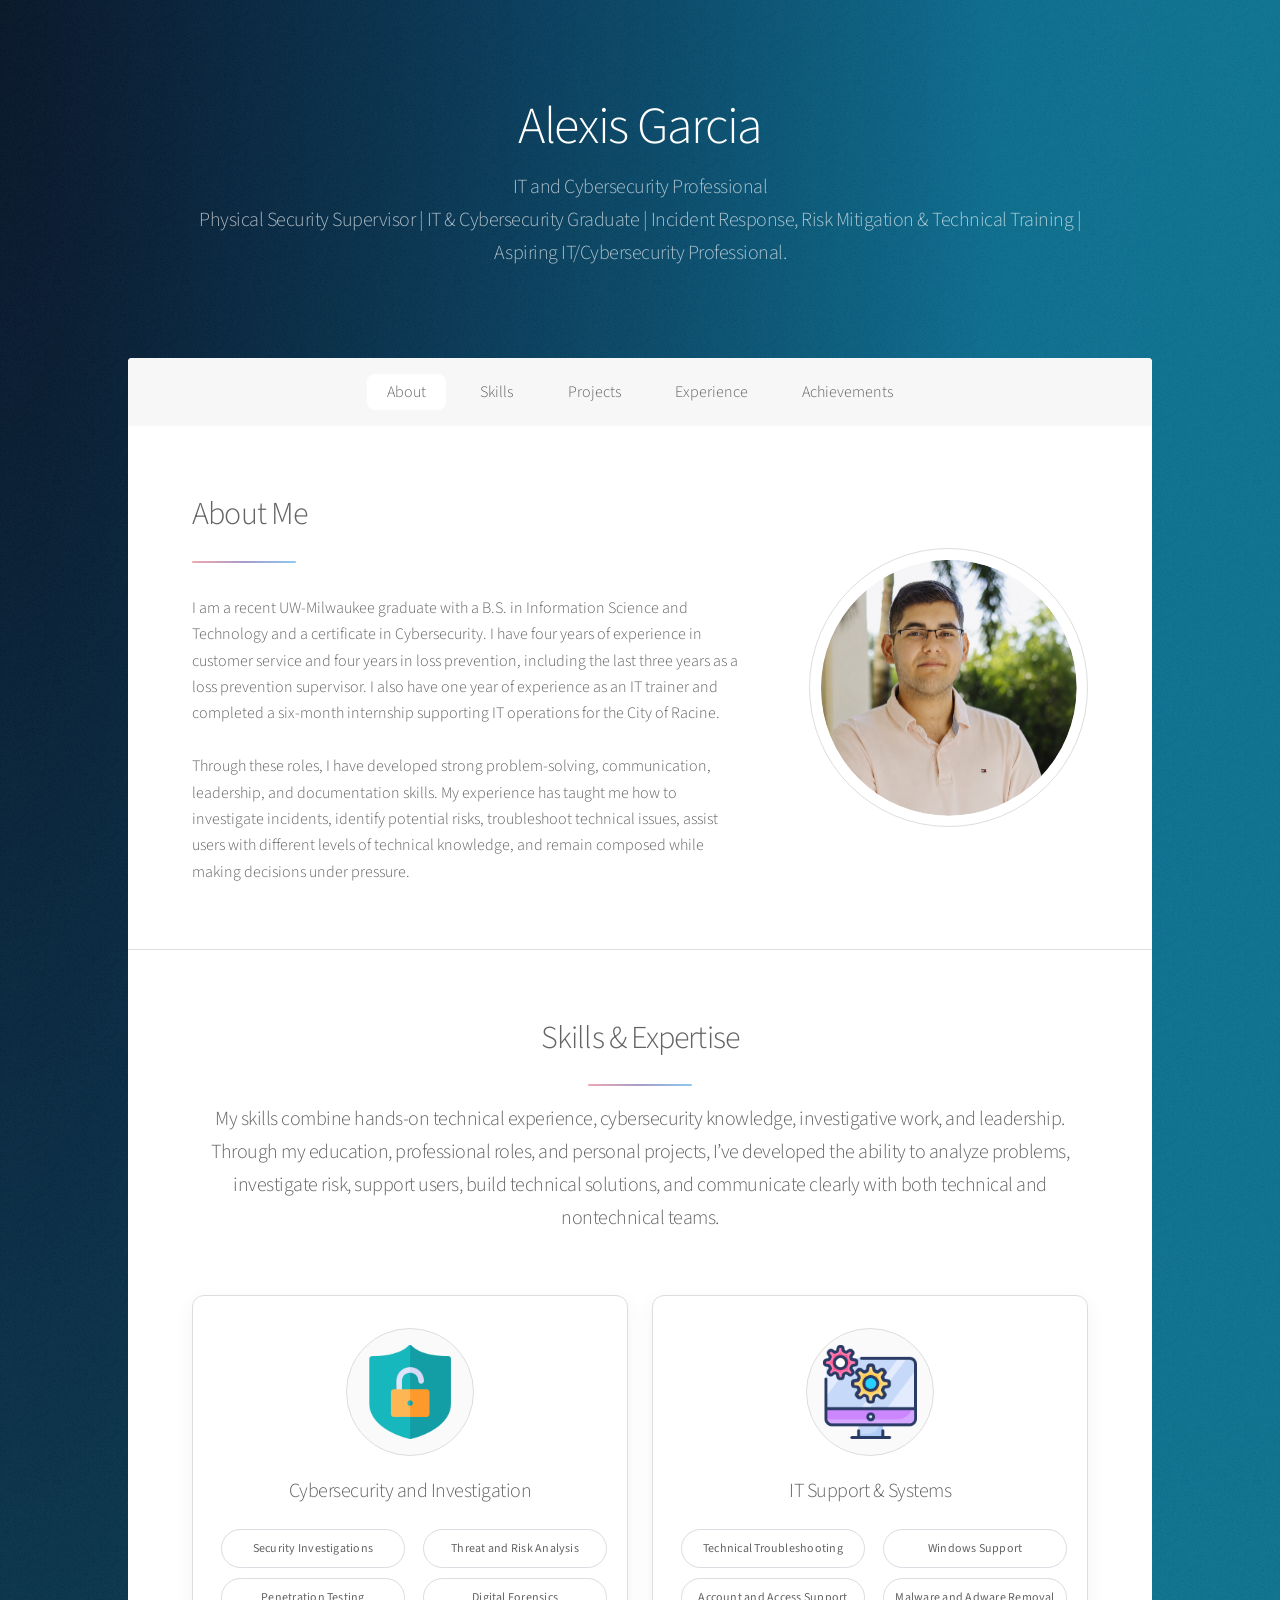
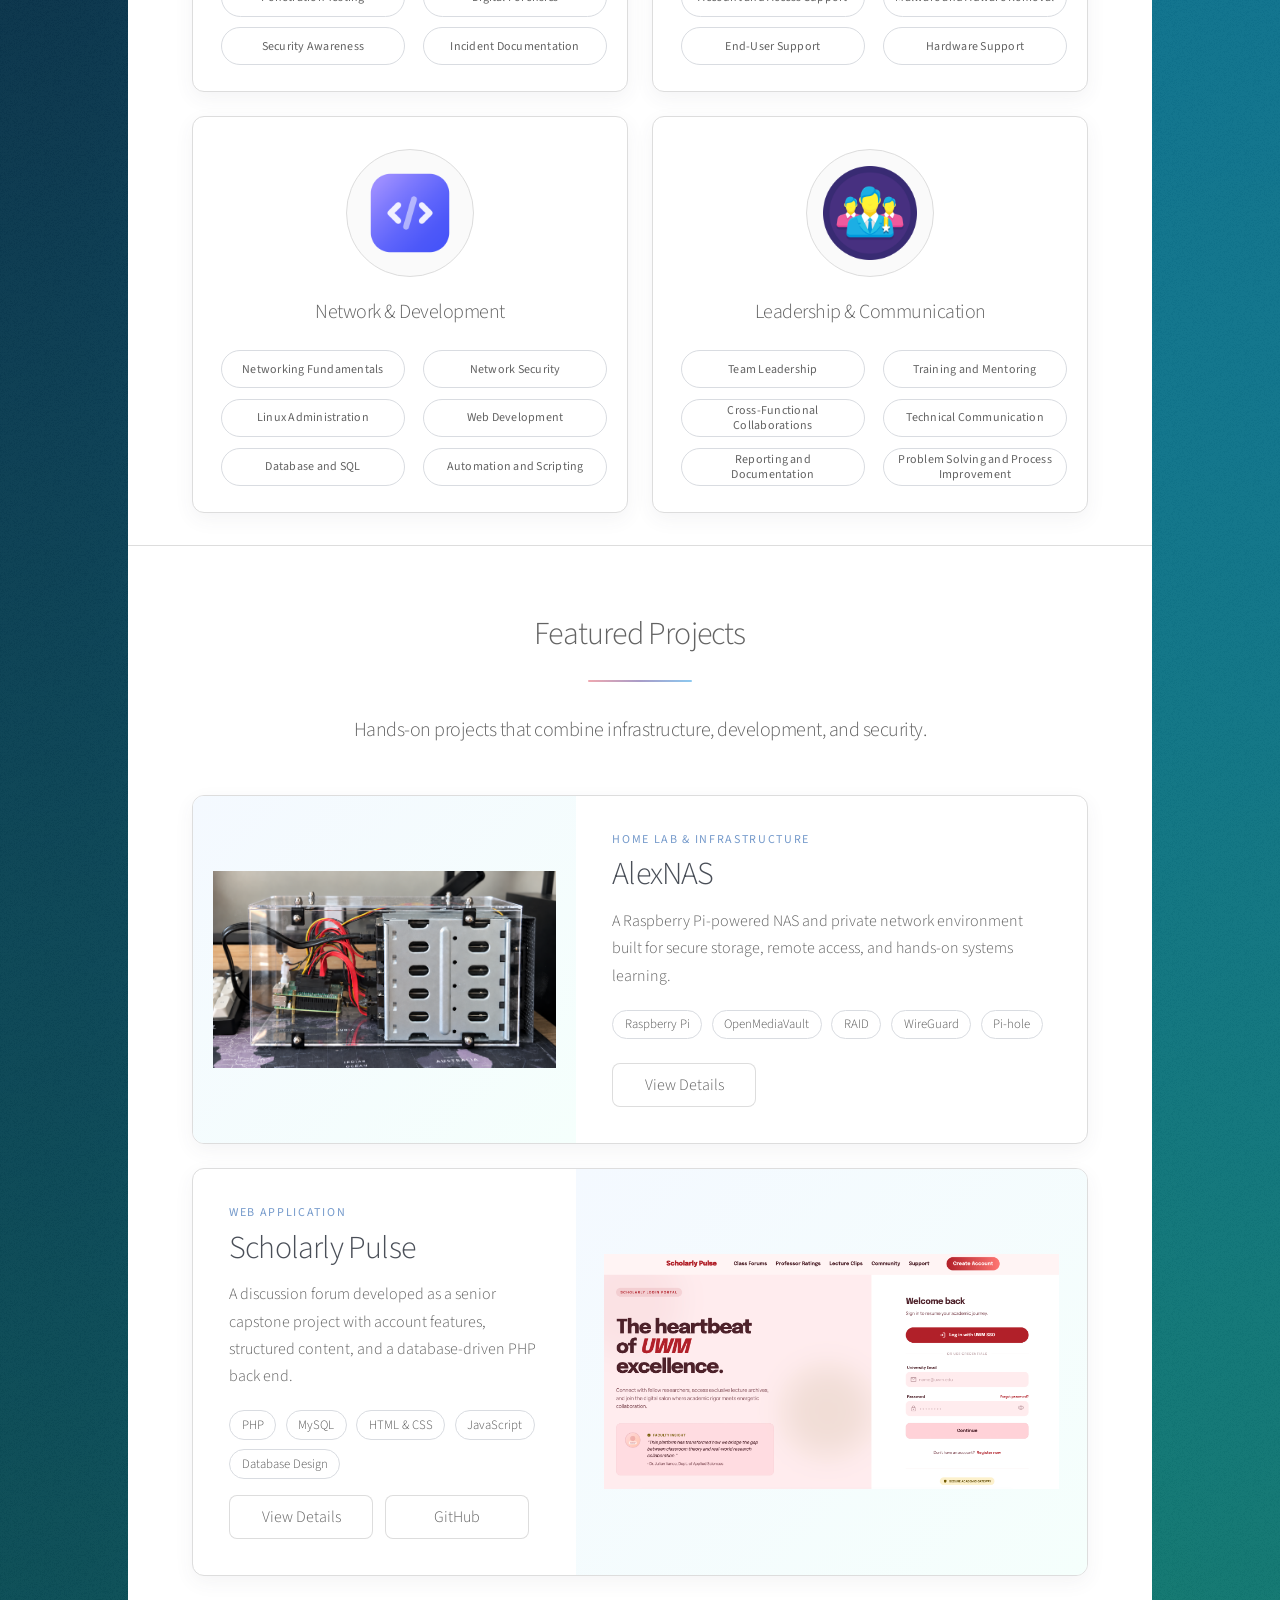
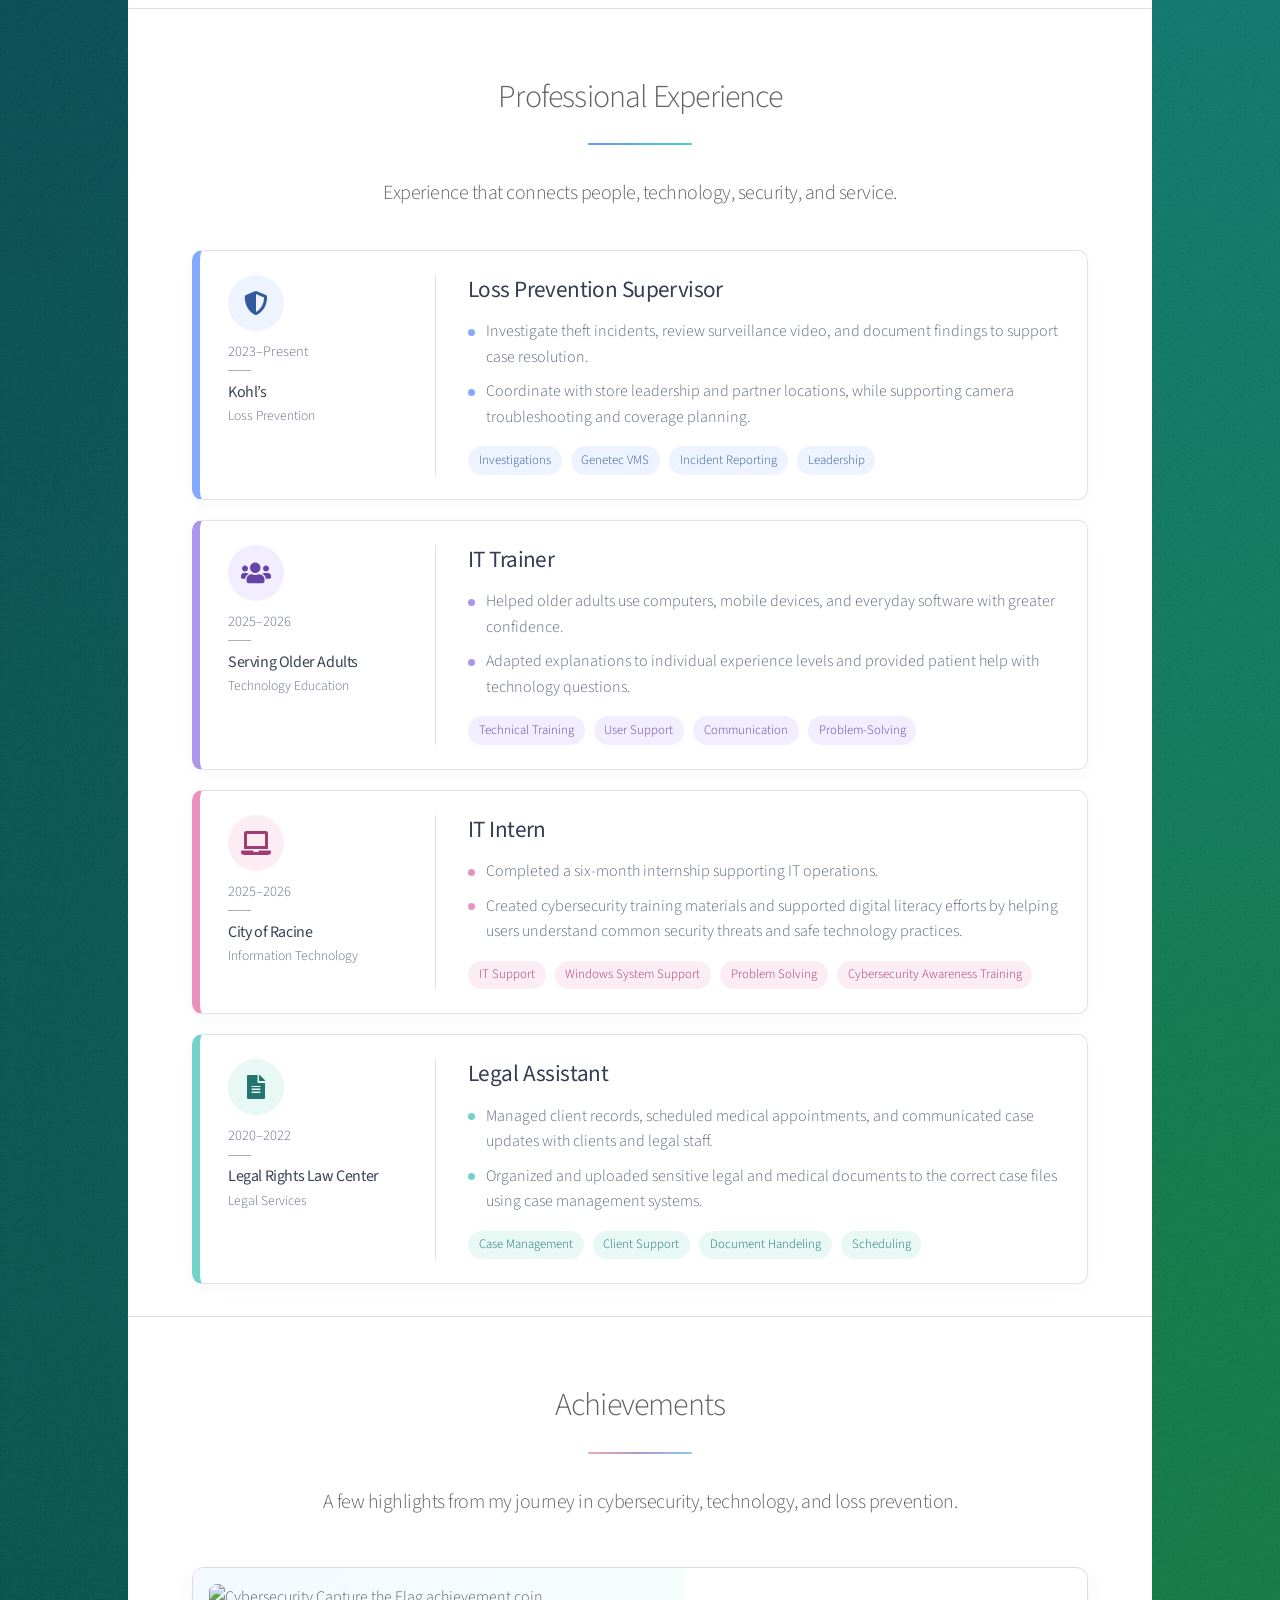
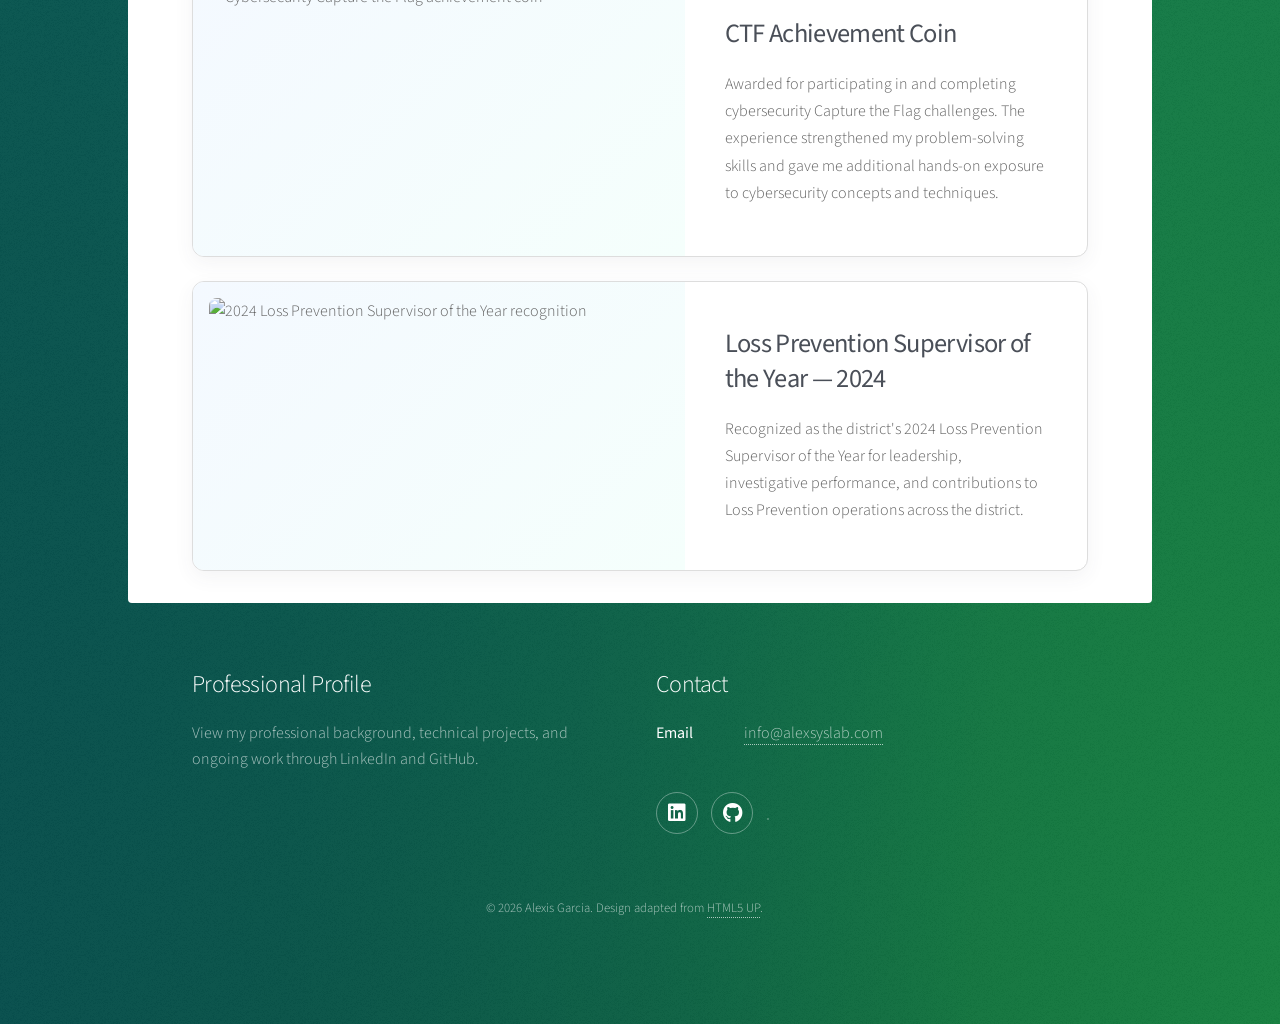
==== index.html @ 037e33dd "CSS v6 update" ====
<!DOCTYPE HTML>
<!--
	Stellar by HTML5 UP
	html5up.net | @ajlkn
	Free for personal and commercial use under the CCA 3.0 license (html5up.net/license)
-->
<html>
	<head>
		<title>Alex Portfolio</title>
		<meta charset="utf-8" />
		<meta name="viewport" content="width=device-width, initial-scale=1, user-scalable=no" />
		<link rel="stylesheet" href="assets/css/main.css?v=6" />
		<noscript><link rel="stylesheet" href="assets/css/noscript.css" /></noscript>
	</head>
	<body class="is-preload">

		<!-- Wrapper -->
			<div id="wrapper">

				<!-- Header -->
					<header id="header" class="alt">
						<h1>Alexis Garcia</h1>
						<p>IT and Cybersecurity Professional<br />
						Physical Security Supervisor | IT & Cybersecurity Graduate | Incident Response, Risk Mitigation & Technical Training | Aspiring IT/Cybersecurity Professional.</p>
					</header>

				<!-- Nav -->
					<nav id="nav">
						<ul>
							<li><a href="#about" class="active">About</a></li>
							<li><a href="#skills">Skills</a></li>
							<li><a href="#projects">Projects</a></li>
							<li><a href="#experience">Experience</a></li>
							<li><a href="#achievements">Achievements</a></li>
						</ul>
					</nav>

				<!-- About -->
					<div id="main">

						<!-- Introduction -->
							<section id="about" class="main">
								<div class="spotlight">
									<div class="content">
										<header class="major">
											<h2>About Me</h2>
										</header>
										<p>I am a recent UW-Milwaukee graduate with a B.S. in Information Science and Technology and a certificate in Cybersecurity.
										I have four years of experience in customer service and four years in loss prevention, including the last three years as a 
										loss prevention supervisor. I also have one year of experience as an IT trainer and completed a six-month internship supporting
										IT operations for the City of Racine. <br /> <br />
										
										Through these roles, I have developed strong problem-solving, communication, leadership, and documentation skills. My experience
										has taught me how to investigate incidents, identify potential risks, troubleshoot technical issues, assist users with different
										levels of technical knowledge, and remain composed while making decisions under pressure.</p>
									</div>
									<span class="image profile-photo"><img src="images/glassesImage.png" alt="Photo of Alex"
											style=" 	width: 16em;
														height: 16em;
														object-fit: cover;
														object-position: 50% 0%;
														border-radius: 50%;
														clip-path: circle(50%);" /></span>
								</div>
							</section>

						<!-- Skills -->
						
								<section id="skills" class="main special">
						<header class="major">
							<h2>Skills &amp; Expertise</h2>
							<p class="skills-intro">My skills combine hands-on technical experience, cybersecurity knowledge, investigative work, and leadership. Through my education, professional roles, and personal projects, I’ve developed the ability to analyze problems, investigate risk, support users, build technical solutions, and communicate clearly with both technical and nontechnical teams.</p>
						</header>
	
						<div class="skill-categories">
							<article class="skill-card">
								<div class="skill-image-placeholder">
									<img src="images/cyber-security.png" alt="Section 1 graphic placeholder" />
								</div>
								<h3>Cybersecurity and Investigation</h3>
								<ul class="skill-list">
									<li class="skill-item"><button class="skill-button" type="button" aria-describedby="section-1-skill-1-description">Security Investigations</button><span class="skill-tooltip" id="section-1-skill-1-description" role="tooltip">Investigated internal and external incidents by correlating CCTV, transaction history, case data, behavioral patterns, and other evidence to identify risk and determine appropriate action.</span></li>
									<li class="skill-item"><button class="skill-button" type="button" aria-describedby="section-1-skill-2-description">Threat and Risk Analysis</button><span class="skill-tooltip" id="section-1-skill-2-description" role="tooltip">Identified recurring patterns, control weaknesses, high-risk activity, and emerging threats, then recommended practical ways to reduce exposure and prevent repeat incidents.</span></li>
									<li class="skill-item"><button class="skill-button" type="button" aria-describedby="section-1-skill-3-description">Penetration Testing</button><span class="skill-tooltip" id="section-1-skill-3-description" role="tooltip">Hands-on academic experience using tools such as Burp Suite, Nmap, Metasploit, SQLmap, John the Ripper, and Kali Linux to identify and understand security weaknesses.</span></li>
									<li class="skill-item"><button class="skill-button" type="button" aria-describedby="section-1-skill-4-description">Digital Forensics</button><span class="skill-tooltip" id="section-1-skill-4-description" role="tooltip">Performed disk-image analysis, file recovery, evidence review, and investigative exercises focused on identifying and preserving useful digital evidence.</span></li>
									<li class="skill-item"><button class="skill-button" type="button" aria-describedby="section-1-skill-4-description">Security Awareness</button><span class="skill-tooltip" id="section-1-skill-4-description" role="tooltip">Developed and delivered training on phishing, social engineering, password security, MFA, scam prevention, and safe handling of sensitive information.</span></li>
									<li class="skill-item"><button class="skill-button" type="button" aria-describedby="section-1-skill-4-description">Incident Documentation</button><span class="skill-tooltip" id="section-1-skill-4-description" role="tooltip">Produced detailed, evidence-based reports containing timelines, findings, transaction information, images, and supporting documentation for investigations and legal review.</span></li>
								</ul>
								</ul>
							</article>
	
							<article class="skill-card">
								<div class="skill-image-placeholder">
									<img src="images/IT.png" alt="Section 2 graphic placeholder" />
								</div>
								<h3>IT Support & Systems</h3>
								<ul class="skill-list">
									<li class="skill-item"><button class="skill-button" type="button" aria-describedby="section-2-skill-1-description">Technical Troubleshooting</button><span class="skill-tooltip" id="section-2-skill-1-description" role="tooltip">Diagnosed and resolved hardware, software, operating-system, and user-related issues across laptops, desktops, tablets, and smartphones.</span></li>
									<li class="skill-item"><button class="skill-button" type="button" aria-describedby="section-2-skill-2-description">Windows Support</button><span class="skill-tooltip" id="section-2-skill-2-description" role="tooltip">Performed OS reinstallations, driver updates, BIOS/UEFI updates, system diagnostics, Microsoft Defender scans, and post-repair validation.</span></li>
									<li class="skill-item"><button class="skill-button" type="button" aria-describedby="section-2-skill-3-description">Account and Access Support</button><span class="skill-tooltip" id="section-2-skill-3-description" role="tooltip">Assisted users with account setup, password resets, authentication issues, MFA configuration, and general access troubleshooting.</span></li>
									<li class="skill-item"><button class="skill-button" type="button" aria-describedby="section-2-skill-4-description">Malware and Adware Removal</button><span class="skill-tooltip" id="section-2-skill-4-description" role="tooltip">Identified and removed unwanted software, adware, and common malware while helping users understand how to avoid similar issues in the future.</span></li> 
									<li class="skill-item"><button class="skill-button" type="button" aria-describedby="section-2-skill-3-description">End-User Support</button><span class="skill-tooltip" id="section-2-skill-3-description" role="tooltip">Provided one-on-one technical assistance to users with different levels of technical experience and translated solutions into clear, understandable instructions.</span></li>
									<li class="skill-item"><button class="skill-button" type="button" aria-describedby="section-2-skill-4-description">Hardware Support</button><span class="skill-tooltip" id="section-2-skill-4-description" role="tooltip">Worked with storage devices, peripherals, cabling, camera equipment, and other hardware while determining when an issue required repair or escalation.</span></li>
								</ul>
							</article>
	
							<article class="skill-card">
								<div class="skill-image-placeholder">
									<img src="images/code.png" alt="Section 3 graphic placeholder" />
								</div>
								<h3>Network & Development </h3>
								<ul class="skill-list">
									<li class="skill-item"><button class="skill-button" type="button" aria-describedby="section-3-skill-1-description">Networking Fundamentals</button><span class="skill-tooltip" id="section-3-skill-1-description" role="tooltip">Experience with TCP/IP, DNS, routing concepts, network troubleshooting, Cisco networking coursework, and analyzing network behavior..</span></li>
									<li class="skill-item"><button class="skill-button" type="button" aria-describedby="section-3-skill-2-description">Network Security</button><span class="skill-tooltip" id="section-3-skill-2-description" role="tooltip">Used Wireshark and Nmap for network analysis and reconnaissance and built secure remote-access and DNS-filtering services in a personal lab environment.</span></li>
									<li class="skill-item"><button class="skill-button" type="button" aria-describedby="section-3-skill-3-description">Linux Administration</button><span class="skill-tooltip" id="section-3-skill-3-description" role="tooltip">Built and maintained Linux-based systems and services, including networking, storage, DNS, VPN access, permissions, and general system troubleshooting.</span></li>
									<li class="skill-item"><button class="skill-button" type="button" aria-describedby="section-3-skill-4-description">Web Development</button><span class="skill-tooltip" id="section-3-skill-4-description" role="tooltip">Developed web applications using HTML, CSS, PHP, JavaScript, and MySQL, including database-backed academic and portfolio projects.</span></li>
									<li class="skill-item"><button class="skill-button" type="button" aria-describedby="section-2-skill-3-description">Database and SQL</button><span class="skill-tooltip" id="section-2-skill-3-description" role="tooltip">Designed and worked with relational databases, SQL queries, MySQL, data structures, and database-backed web applications.</span></li>
									<li class="skill-item"><button class="skill-button" type="button" aria-describedby="section-2-skill-4-description">Automation and Scripting</button><span class="skill-tooltip" id="section-2-skill-4-description" role="tooltip">Created automated reporting solutions using Google Sheets and Apps Script to consolidate data, identify patterns, and reduce repetitive manual work.</span></li>
								</ul>
							</article>
	
							<article class="skill-card">
								<div class="skill-image-placeholder">
									<img src="images/team.png" alt="Section 4 graphic placeholder" />
								</div>
								<h3>Leadership & Communication </h3>
								<ul class="skill-list">
									<li class="skill-item"><button class="skill-button" type="button" aria-describedby="section-4-skill-1-description">Team Leadership</button><span class="skill-tooltip" id="section-4-skill-1-description" role="tooltip">Supervised a Loss Prevention team, coordinated day-to-day priorities, supported investigations, and helped maintain consistent performance and procedures.</span></li>
									<li class="skill-item"><button class="skill-button" type="button" aria-describedby="section-4-skill-2-description">Training and Mentoring</button><span class="skill-tooltip" id="section-4-skill-2-description" role="tooltip">Trained Loss Prevention associates and supervisors across multiple locations and taught IT and cybersecurity concepts to nontechnical users.</span></li>
									<li class="skill-item"><button class="skill-button" type="button" aria-describedby="section-4-skill-3-description">Cross-Functional Collaborations</button><span class="skill-tooltip" id="section-4-skill-3-description" role="tooltip">Worked with store leadership, corporate teams, law enforcement, neighboring retailers, IT personnel, and other Loss Prevention teams to resolve issues and investigations.</span></li>
									<li class="skill-item"><button class="skill-button" type="button" aria-describedby="section-4-skill-4-description">Technical Communication</button><span class="skill-tooltip" id="section-4-skill-4-description" role="tooltip">Translate technical and security concepts into clear explanations for people with different levels of technical knowledge.</span></li>
									<li class="skill-item"><button class="skill-button" type="button" aria-describedby="section-2-skill-3-description">Reporting and Documentation</button><span class="skill-tooltip" id="section-2-skill-3-description" role="tooltip">Created detailed investigative reports, technical documentation, training materials, and data-driven reports designed to be understood by different audiences.</span></li>
									<li class="skill-item"><button class="skill-button" type="button" aria-describedby="section-2-skill-4-description">Problem Solving and Process Improvement</button><span class="skill-tooltip" id="section-2-skill-4-description" role="tooltip">Identified operational weaknesses, proposed practical improvements, developed new reporting processes, and adjusted solutions based on changing business needs.</span></li>
								</ul>
							</article>
						</div>
					</section>

						<!-- Projects -->
					<section id="projects" class="main special">
						<header class="major">
							<h2>Featured Projects</h2>
							<p>
								Hands-on projects that combine infrastructure,
								development, and security.
							</p>
						</header>
					
						<div class="project-list">
					
							<!-- Project 1 -->
							<article class="project-card">
								<div class="project-image">
									<img
										src="images/NAS_Project.png"
										alt="AlexNAS Raspberry Pi and network storage project"
									/>
								</div>
					
								<div class="project-information">
									<p class="project-category">
										Home Lab &amp; Infrastructure
									</p>
					
									<h3>AlexNAS</h3>
					
									<p class="project-description">
										A Raspberry Pi-powered NAS and private network
										environment built for secure storage, remote access,
										and hands-on systems learning.
									</p>
					
									<ul class="project-technologies">
										<li>Raspberry Pi</li>
										<li>OpenMediaVault</li>
										<li>RAID</li>
										<li>WireGuard</li>
										<li>Pi-hole</li>
									</ul>
					
									<ul class="project-actions">
										<li>
											<a href="scholarly-pulse.html" class="button">
												View Details
											</a>
										</li>
					
										<!-- <li>
											<a href="#" class="button">
												GitHub
											</a> 
										</li> -->
									</ul>
								</div>
							</article>
					
							<!-- Project 2 -->
							<article class="project-card project-card-reversed scholarly-project">
								<div class="project-image">
									<img
										src="images/ScholarlyPulse.png"
										alt="Scholarly Pulse discussion forum project"
									/>
								</div>
					
								<div class="project-information">
									<p class="project-category">
										Web Application
									</p>
					
									<h3>Scholarly Pulse</h3>
					
									<p class="project-description">
										A discussion forum developed as a senior capstone project
										with account features, structured content, and a
										database-driven PHP back end.
									</p>
					
									<ul class="project-technologies">
										<li>PHP</li>
										<li>MySQL</li>
										<li>HTML &amp; CSS</li>
										<li>JavaScript</li>
										<li>Database Design</li>
									</ul>
					
									<ul class="project-actions">
										<li>
											<a href="scholarly-pulse.html" class="button">
												View Details
											</a>
										</li>
					
										<li>
											<a href="https://github.com/Alexisdan01/seniorCapstone" class="button">
												GitHub
											</a>
										</li>
									</ul>
								</div>
							</article>
					
						</div>
					</section>
						
							<!-- Experience -->
					<section id="experience" class="main special">
						<header class="major">
							<h2>Professional Experience</h2>
							<p>
								Experience that connects people, technology,
								security, and service.
							</p>
						</header>
					
						<div class="experience-list">
					
							<!-- Kohl's -->
							<article class="experience-card experience-blue">
								<div class="experience-summary">
									<span class="experience-icon" aria-hidden="true">
										<i class="fas fa-shield-alt"></i>
									</span>
					
									<p class="experience-dates">2023–Present</p>
									<h3 class="experience-company">Kohl’s</h3>
									<p class="experience-field">Loss Prevention</p>
								</div>
					
								<div class="experience-details">
									<h4>Loss Prevention Supervisor</h4>
					
									<ul class="experience-highlights">
										<li>
											Investigate theft incidents, review surveillance
											video, and document findings to support case resolution.
										</li>
										<li>
											Coordinate with store leadership and partner locations,
											while supporting camera troubleshooting and coverage planning.
										</li>
									</ul>
					
									<ul class="experience-tags" aria-label="Skills used">
										<li>Investigations</li>
										<li>Genetec VMS</li>
										<li>Incident Reporting</li>
										<li>Leadership</li>
									</ul>
								</div>
							</article>
					
							<!-- Serving Older Adults -->
							<article class="experience-card experience-purple">
								<div class="experience-summary">
									<span class="experience-icon" aria-hidden="true">
										<i class="fas fa-users"></i>
									</span>
					
									<p class="experience-dates">2025–2026</p>
									<h3 class="experience-company">Serving Older Adults</h3>
									<p class="experience-field">Technology Education</p>
								</div>
					
								<div class="experience-details">
									<h4>IT Trainer</h4>
					
									<ul class="experience-highlights">
										<li>
											Helped older adults use computers, mobile devices,
											and everyday software with greater confidence.
										</li>
										<li>
											Adapted explanations to individual experience levels
											and provided patient help with technology questions.
										</li>
									</ul>
					
									<ul class="experience-tags" aria-label="Skills used">
										<li>Technical Training</li>
										<li>User Support</li>
										<li>Communication</li>
										<li>Problem-Solving</li>
									</ul>
								</div>
							</article>
					
							<!-- City of Racine -->
							<article class="experience-card experience-pink">
								<div class="experience-summary">
									<span class="experience-icon" aria-hidden="true">
										<i class="fas fa-laptop"></i>
									</span>
					
									<p class="experience-dates">2025–2026</p>
									<h3 class="experience-company">City of Racine</h3>
									<p class="experience-field">Information Technology</p>
								</div>
					
								<div class="experience-details">
									<!-- Replace with your exact official job title. -->
									<h4>IT Intern</h4>
					
									<ul class="experience-highlights">
										<li>
											Completed a six-month internship supporting IT operations.
										</li>
										<li>
											Created cybersecurity training materials and supported digital literacy efforts by helping users understand common security threats and safe technology practices.
										</li>
									</ul>
					
									<ul class="experience-tags" aria-label="Skills used">
										<li>IT Support</li>
										<li>Windows System Support</li>
										<li>Problem Solving</li>
										<li>Cybersecurity Awareness Training</li>
									</ul>
								</div>
							</article>
					
							<!-- Legal Rights Law Center -->
							<article class="experience-card experience-teal">
								<div class="experience-summary">
									<span class="experience-icon" aria-hidden="true">
										<i class="fas fa-file-alt"></i>
									</span>
					
									<p class="experience-dates">2020–2022</p>
									<h3 class="experience-company">Legal Rights Law Center</h3>
									<p class="experience-field">Legal Services</p>
								</div>
					
								<div class="experience-details">
									<h4>Legal Assistant</h4>
					
									<ul class="experience-highlights">
										<li>
											 Managed client records, scheduled medical appointments, and communicated case updates with clients and legal staff.
										</li>
										<li>
											Organized and uploaded sensitive legal and medical documents to the correct case files using case management systems.
										</li>
									</ul>
					
									<ul class="experience-tags" aria-label="Skills used">
										<li>Case Management</li>
										<li>Client Support</li>
										<li>Document Handeling</li>
										<li>Scheduling</li>
									</ul>
								</div>
							</article>
					
						</div>
					</section>

						<!-- Achievements -->
							<section id="achievements" class="main special">

								    <header class="major">
								        <h2>Achievements</h2>
								        <p>
								            A few highlights from my journey in cybersecurity,
								            technology, and loss prevention.
								        </p>
								    </header>
								
								    <div class="achievement-list">
								
								        <!-- CTF Achievement -->
								        <article class="achievement-card">
								
								            <div class="achievement-image">
								                <img
								                    src="images/ctf-coin.jpg"
								                    alt="Cybersecurity Capture the Flag achievement coin"
								                />
								            </div>
								
								            <div class="achievement-information">
								
								                <h3>CTF Achievement Coin</h3>
								
								                <p>
								                    Awarded for participating in and completing cybersecurity
								                    Capture the Flag challenges. The experience strengthened my
								                    problem-solving skills and gave me additional hands-on
								                    exposure to cybersecurity concepts and techniques.
								                </p>
								
								            </div>
								
								        </article>
								
								
								        <!-- Loss Prevention Achievement -->
								        <article class="achievement-card">
								
								            <div class="achievement-image">
								                <img
								                    src="images/lp-supervisor-2024.jpg"
								                    alt="2024 Loss Prevention Supervisor of the Year recognition"
								                />
								            </div>
								
								            <div class="achievement-information">
								
								                <h3>Loss Prevention Supervisor of the Year — 2024</h3>
								
								                <p>
								                    Recognized as the district's 2024 Loss Prevention Supervisor
								                    of the Year for leadership, investigative performance, and
								                    contributions to Loss Prevention operations across the district.
								                </p>
								
								            </div>
								
								        </article>
								
								    </div>
								
								</section>

					</div>

				<!-- Footer -->
					<footer id="footer">
						<section>
							<h2>Professional Profile</h2>
							<p> View my professional background, technical projects, and ongoing work through LinkedIn and GitHub.</p>
						</section>
						<section>
							<h2>Contact</h2>

							<dl class="alt">
								
								<dt>Email</dt>
								<dd><a href="info@alexsyslab.com">info@alexsyslab.com</a></dd>
							</dl>
							
							<ul class="icons">
								<li><a href="https://www.linkedin.com/in/alexisdangarcia" class="icon brands fa-linkedin alt"><span class="label">Linkedin</span></a></li>
								<li><a href="https://github.com/Alexisdan01" class="icon brands fa-github alt"><span class="label">GitHub</span></a></li>
								<li><a href="mailto::info@alexsyslab.com" class="icon brands fa-email alt"><span class="label">email</span></a></li>
								
							</ul>
						</section>
						<p class="copyright">&copy; 2026 Alexis Garcia. Design adapted from <a href="https://html5up.net">HTML5 UP</a>.</p>
					</footer>

			</div>

		<!-- Scripts -->
			<script src="assets/js/jquery.min.js"></script>
			<script src="assets/js/jquery.scrollex.min.js"></script>
			<script src="assets/js/jquery.scrolly.min.js"></script>
			<script src="assets/js/browser.min.js"></script>
			<script src="assets/js/breakpoints.min.js"></script>
			<script src="assets/js/util.js"></script>
			<script src="assets/js/main.js"></script>

	</body>
</html>
---- assets/css/main.css ----
@import url(fontawesome-all.min.css);
@import 'https://fonts.googleapis.com/css?family=Source+Sans+Pro:300,400';

/*
	Stellar by HTML5 UP
	html5up.net | @ajlkn
	Free for personal and commercial use under the CCA 3.0 license (html5up.net/license)
*/

html, body, div, span, applet, object,
iframe, h1, h2, h3, h4, h5, h6, p, blockquote,
pre, a, abbr, acronym, address, big, cite,
code, del, dfn, em, img, ins, kbd, q, s, samp,
small, strike, strong, sub, sup, tt, var, b,
u, i, center, dl, dt, dd, ol, ul, li, fieldset,
form, label, legend, table, caption, tbody,
tfoot, thead, tr, th, td, article, aside,
canvas, details, embed, figure, figcaption,
footer, header, hgroup, menu, nav, output, ruby,
section, summary, time, mark, audio, video {
	margin: 0;
	padding: 0;
	border: 0;
	font-size: 100%;
	font: inherit;
	vertical-align: baseline;}

article, aside, details, figcaption, figure,
footer, header, hgroup, menu, nav, section {
	display: block;}

body {
	line-height: 1;
}

ol, ul {
	list-style: none;
}

blockquote, q {
	quotes: none;
}

	blockquote:before, blockquote:after, q:before, q:after {
		content: '';
		content: none;
	}

table {
	border-collapse: collapse;
	border-spacing: 0;
}

body {
	-webkit-text-size-adjust: none;
}

mark {
	background-color: transparent;
	color: inherit;
}

input::-moz-focus-inner {
	border: 0;
	padding: 0;
}

input, select, textarea {
	-moz-appearance: none;
	-webkit-appearance: none;
	-ms-appearance: none;
	appearance: none;
}

/* Basic */

	@-ms-viewport {
		width: device-width;
	}

	body {
		-ms-overflow-style: scrollbar;
	}

	@media screen and (max-width: 480px) {

		html, body {
			min-width: 320px;
		}

	}

	html {
		box-sizing: border-box;
	}

	*, *:before, *:after {
		box-sizing: inherit;
	}

	/* Alex Garcia four-corner portfolio gradient */
body {
    background-color: #064e4b;

    background-image:
        url("images/overlay.png"),

        /* Upper-left: midnight navy */
        radial-gradient(
            ellipse at top left,
            #071426 0%,
            rgba(7, 20, 38, 0) 55%
        ),

        /* Upper-right: cyan-blue */
        radial-gradient(
            ellipse at top right,
            #0e7490 0%,
            rgba(14, 116, 144, 0) 55%
        ),

        /* Lower-left: dark teal */
        radial-gradient(
            ellipse at bottom left,
            #064e4b 0%,
            rgba(6, 78, 75, 0) 55%
        ),

        /* Lower-right: emerald */
        radial-gradient(
            ellipse at bottom right,
            #15803d 0%,
            rgba(21, 128, 61, 0) 55%
        ),

        /* Underlying blue-to-green transition */
        linear-gradient(
            to bottom,
            #075985 0%,
            #0e7490 35%,
            #0f766e 68%,
            #0b5d3b 100%
        );

    background-repeat:
        repeat,
        no-repeat,
        no-repeat,
        no-repeat,
        no-repeat,
        no-repeat;

    background-size:
        auto,
        100% 100%,
        100% 100%,
        100% 100%,
        100% 100%,
        100% 100%;
}

		body.is-preload *, body.is-preload *:before, body.is-preload *:after {
			-moz-animation: none !important;
			-webkit-animation: none !important;
			-ms-animation: none !important;
			animation: none !important;
			-moz-transition: none !important;
			-webkit-transition: none !important;
			-ms-transition: none !important;
			transition: none !important;
		}

/* Type */

	body {
		background-color: #064e4b;
		color: rgba(255, 255, 255, 0.65);
	}

	body, input, select, textarea {
		font-family: "Source Sans Pro", Helvetica, sans-serif;
		font-size: 17pt;
		font-weight: 300;
		line-height: 1.65;
	}

		@media screen and (max-width: 1680px) {

			body, input, select, textarea {
				font-size: 14pt;
			}

		}

		@media screen and (max-width: 1280px) {

			body, input, select, textarea {
				font-size: 12pt;
			}

		}

		@media screen and (max-width: 360px) {

			body, input, select, textarea {
				font-size: 11pt;
			}

		}

	a {
		-moz-transition: color 0.2s ease, border-bottom 0.2s ease;
		-webkit-transition: color 0.2s ease, border-bottom 0.2s ease;
		-ms-transition: color 0.2s ease, border-bottom 0.2s ease;
		transition: color 0.2s ease, border-bottom 0.2s ease;
		text-decoration: none;
		border-bottom: dotted 1px;
		color: inherit;
	}

		a:hover {
			border-bottom-color: transparent;
		}

	strong, b {
		font-weight: 400;
	}

	em, i {
		font-style: italic;
	}

	p {
		margin: 0 0 2em 0;
	}

		p.content {
			-moz-columns: 20em 2;
			-webkit-columns: 20em 2;
			-ms-columns: 20em 2;
			columns: 20em 2;
			-moz-column-gap: 2em;
			-webkit-column-gap: 2em;
			-ms-column-gap: 2em;
			column-gap: 2em;
			text-align: justify;
		}

	h1, h2, h3, h4, h5, h6 {
		font-weight: 300;
		line-height: 1.5;
		margin: 0 0 0.7em 0;
		letter-spacing: -0.025em;
	}

		h1 a, h2 a, h3 a, h4 a, h5 a, h6 a {
			color: inherit;
			text-decoration: none;
		}

	h1 {
		font-size: 2.5em;
		line-height: 1.2;
	}

	h2 {
		font-size: 1.5em;
	}

	h3 {
		font-size: 1.25em;
	}

	h4 {
		font-size: 1.1em;
	}

	h5 {
		font-size: 0.9em;
	}

	h6 {
		font-size: 0.7em;
	}

	@media screen and (max-width: 736px) {

		h1 {
			font-size: 2em;
		}

	}

	sub {
		font-size: 0.8em;
		position: relative;
		top: 0.5em;
	}

	sup {
		font-size: 0.8em;
		position: relative;
		top: -0.5em;
	}

	blockquote {
		border-left: solid 4px;
		font-style: italic;
		margin: 0 0 2em 0;
		padding: 0.5em 0 0.5em 2em;
	}

	code {
		border-radius: 8px;
		border: solid 1px;
		font-family: "Courier New", monospace;
		font-size: 0.9em;
		margin: 0 0.25em;
		padding: 0.25em 0.65em;
	}

	pre {
		-webkit-overflow-scrolling: touch;
		font-family: "Courier New", monospace;
		font-size: 0.9em;
		margin: 0 0 2em 0;
	}

		pre code {
			display: block;
			line-height: 1.75;
			padding: 1em 1.5em;
			overflow-x: auto;
		}

	hr {
		border: 0;
		border-bottom: solid 1px;
		margin: 2em 0;
	}

		hr.major {
			margin: 3em 0;
		}

	.align-left {
		text-align: left;
	}

	.align-center {
		text-align: center;
	}

	.align-right {
		text-align: right;
	}

	input, select, textarea {
		color: #ffffff;
	}

	a:hover {
		color: #ffffff;
	}

	strong, b {
		color: #ffffff;
	}

	h1, h2, h3, h4, h5, h6 {
		color: #ffffff;
	}

	blockquote {
		border-left-color: rgba(255, 255, 255, 0.35);
	}

	code {
		background: rgba(255, 255, 255, 0.075);
		border-color: rgba(255, 255, 255, 0.35);
	}

	hr {
		border-bottom-color: rgba(255, 255, 255, 0.35);
	}

/* Row */

	.row {
		display: flex;
		flex-wrap: wrap;
		box-sizing: border-box;
		align-items: stretch;
	}

		.row > * {
			box-sizing: border-box;
		}

		.row.gtr-uniform > * > :last-child {
			margin-bottom: 0;
		}

		.row.aln-left {
			justify-content: flex-start;
		}

		.row.aln-center {
			justify-content: center;
		}

		.row.aln-right {
			justify-content: flex-end;
		}

		.row.aln-top {
			align-items: flex-start;
		}

		.row.aln-middle {
			align-items: center;
		}

		.row.aln-bottom {
			align-items: flex-end;
		}

		.row > .imp {
			order: -1;
		}

		.row > .col-1 {
			width: 8.33333%;
		}

		.row > .off-1 {
			margin-left: 8.33333%;
		}

		.row > .col-2 {
			width: 16.66667%;
		}

		.row > .off-2 {
			margin-left: 16.66667%;
		}

		.row > .col-3 {
			width: 25%;
		}

		.row > .off-3 {
			margin-left: 25%;
		}

		.row > .col-4 {
			width: 33.33333%;
		}

		.row > .off-4 {
			margin-left: 33.33333%;
		}

		.row > .col-5 {
			width: 41.66667%;
		}

		.row > .off-5 {
			margin-left: 41.66667%;
		}

		.row > .col-6 {
			width: 50%;
		}

		.row > .off-6 {
			margin-left: 50%;
		}

		.row > .col-7 {
			width: 58.33333%;
		}

		.row > .off-7 {
			margin-left: 58.33333%;
		}

		.row > .col-8 {
			width: 66.66667%;
		}

		.row > .off-8 {
			margin-left: 66.66667%;
		}

		.row > .col-9 {
			width: 75%;
		}

		.row > .off-9 {
			margin-left: 75%;
		}

		.row > .col-10 {
			width: 83.33333%;
		}

		.row > .off-10 {
			margin-left: 83.33333%;
		}

		.row > .col-11 {
			width: 91.66667%;
		}

		.row > .off-11 {
			margin-left: 91.66667%;
		}

		.row > .col-12 {
			width: 100%;
		}

		.row > .off-12 {
			margin-left: 100%;
		}

		.row.gtr-0 {
			margin-top: 0;
			margin-left: 0em;
		}

			.row.gtr-0 > * {
				padding: 0 0 0 0em;
			}

			.row.gtr-0.gtr-uniform {
				margin-top: 0em;
			}

				.row.gtr-0.gtr-uniform > * {
					padding-top: 0em;
				}

		.row.gtr-25 {
			margin-top: 0;
			margin-left: -0.375em;
		}

			.row.gtr-25 > * {
				padding: 0 0 0 0.375em;
			}

			.row.gtr-25.gtr-uniform {
				margin-top: -0.375em;
			}

				.row.gtr-25.gtr-uniform > * {
					padding-top: 0.375em;
				}

		.row.gtr-50 {
			margin-top: 0;
			margin-left: -0.75em;
		}

			.row.gtr-50 > * {
				padding: 0 0 0 0.75em;
			}

			.row.gtr-50.gtr-uniform {
				margin-top: -0.75em;
			}

				.row.gtr-50.gtr-uniform > * {
					padding-top: 0.75em;
				}

		.row {
			margin-top: 0;
			margin-left: -1.5em;
		}

			.row > * {
				padding: 0 0 0 1.5em;
			}

			.row.gtr-uniform {
				margin-top: -1.5em;
			}

				.row.gtr-uniform > * {
					padding-top: 1.5em;
				}

		.row.gtr-150 {
			margin-top: 0;
			margin-left: -2.25em;
		}

			.row.gtr-150 > * {
				padding: 0 0 0 2.25em;
			}

			.row.gtr-150.gtr-uniform {
				margin-top: -2.25em;
			}

				.row.gtr-150.gtr-uniform > * {
					padding-top: 2.25em;
				}

		.row.gtr-200 {
			margin-top: 0;
			margin-left: -3em;
		}

			.row.gtr-200 > * {
				padding: 0 0 0 3em;
			}

			.row.gtr-200.gtr-uniform {
				margin-top: -3em;
			}

				.row.gtr-200.gtr-uniform > * {
					padding-top: 3em;
				}

		@media screen and (max-width: 1680px) {

			.row {
				display: flex;
				flex-wrap: wrap;
				box-sizing: border-box;
				align-items: stretch;
			}

				.row > * {
					box-sizing: border-box;
				}

				.row.gtr-uniform > * > :last-child {
					margin-bottom: 0;
				}

				.row.aln-left {
					justify-content: flex-start;
				}

				.row.aln-center {
					justify-content: center;
				}

				.row.aln-right {
					justify-content: flex-end;
				}

				.row.aln-top {
					align-items: flex-start;
				}

				.row.aln-middle {
					align-items: center;
				}

				.row.aln-bottom {
					align-items: flex-end;
				}

				.row > .imp-xlarge {
					order: -1;
				}

				.row > .col-1-xlarge {
					width: 8.33333%;
				}

				.row > .off-1-xlarge {
					margin-left: 8.33333%;
				}

				.row > .col-2-xlarge {
					width: 16.66667%;
				}

				.row > .off-2-xlarge {
					margin-left: 16.66667%;
				}

				.row > .col-3-xlarge {
					width: 25%;
				}

				.row > .off-3-xlarge {
					margin-left: 25%;
				}

				.row > .col-4-xlarge {
					width: 33.33333%;
				}

				.row > .off-4-xlarge {
					margin-left: 33.33333%;
				}

				.row > .col-5-xlarge {
					width: 41.66667%;
				}

				.row > .off-5-xlarge {
					margin-left: 41.66667%;
				}

				.row > .col-6-xlarge {
					width: 50%;
				}

				.row > .off-6-xlarge {
					margin-left: 50%;
				}

				.row > .col-7-xlarge {
					width: 58.33333%;
				}

				.row > .off-7-xlarge {
					margin-left: 58.33333%;
				}

				.row > .col-8-xlarge {
					width: 66.66667%;
				}

				.row > .off-8-xlarge {
					margin-left: 66.66667%;
				}

				.row > .col-9-xlarge {
					width: 75%;
				}

				.row > .off-9-xlarge {
					margin-left: 75%;
				}

				.row > .col-10-xlarge {
					width: 83.33333%;
				}

				.row > .off-10-xlarge {
					margin-left: 83.33333%;
				}

				.row > .col-11-xlarge {
					width: 91.66667%;
				}

				.row > .off-11-xlarge {
					margin-left: 91.66667%;
				}

				.row > .col-12-xlarge {
					width: 100%;
				}

				.row > .off-12-xlarge {
					margin-left: 100%;
				}

				.row.gtr-0 {
					margin-top: 0;
					margin-left: 0em;
				}

					.row.gtr-0 > * {
						padding: 0 0 0 0em;
					}

					.row.gtr-0.gtr-uniform {
						margin-top: 0em;
					}

						.row.gtr-0.gtr-uniform > * {
							padding-top: 0em;
						}

				.row.gtr-25 {
					margin-top: 0;
					margin-left: -0.375em;
				}

					.row.gtr-25 > * {
						padding: 0 0 0 0.375em;
					}

					.row.gtr-25.gtr-uniform {
						margin-top: -0.375em;
					}

						.row.gtr-25.gtr-uniform > * {
							padding-top: 0.375em;
						}

				.row.gtr-50 {
					margin-top: 0;
					margin-left: -0.75em;
				}

					.row.gtr-50 > * {
						padding: 0 0 0 0.75em;
					}

					.row.gtr-50.gtr-uniform {
						margin-top: -0.75em;
					}

						.row.gtr-50.gtr-uniform > * {
							padding-top: 0.75em;
						}

				.row {
					margin-top: 0;
					margin-left: -1.5em;
				}

					.row > * {
						padding: 0 0 0 1.5em;
					}

					.row.gtr-uniform {
						margin-top: -1.5em;
					}

						.row.gtr-uniform > * {
							padding-top: 1.5em;
						}

				.row.gtr-150 {
					margin-top: 0;
					margin-left: -2.25em;
				}

					.row.gtr-150 > * {
						padding: 0 0 0 2.25em;
					}

					.row.gtr-150.gtr-uniform {
						margin-top: -2.25em;
					}

						.row.gtr-150.gtr-uniform > * {
							padding-top: 2.25em;
						}

				.row.gtr-200 {
					margin-top: 0;
					margin-left: -3em;
				}

					.row.gtr-200 > * {
						padding: 0 0 0 3em;
					}

					.row.gtr-200.gtr-uniform {
						margin-top: -3em;
					}

						.row.gtr-200.gtr-uniform > * {
							padding-top: 3em;
						}

		}

		@media screen and (max-width: 1280px) {

			.row {
				display: flex;
				flex-wrap: wrap;
				box-sizing: border-box;
				align-items: stretch;
			}

				.row > * {
					box-sizing: border-box;
				}

				.row.gtr-uniform > * > :last-child {
					margin-bottom: 0;
				}

				.row.aln-left {
					justify-content: flex-start;
				}

				.row.aln-center {
					justify-content: center;
				}

				.row.aln-right {
					justify-content: flex-end;
				}

				.row.aln-top {
					align-items: flex-start;
				}

				.row.aln-middle {
					align-items: center;
				}

				.row.aln-bottom {
					align-items: flex-end;
				}

				.row > .imp-large {
					order: -1;
				}

				.row > .col-1-large {
					width: 8.33333%;
				}

				.row > .off-1-large {
					margin-left: 8.33333%;
				}

				.row > .col-2-large {
					width: 16.66667%;
				}

				.row > .off-2-large {
					margin-left: 16.66667%;
				}

				.row > .col-3-large {
					width: 25%;
				}

				.row > .off-3-large {
					margin-left: 25%;
				}

				.row > .col-4-large {
					width: 33.33333%;
				}

				.row > .off-4-large {
					margin-left: 33.33333%;
				}

				.row > .col-5-large {
					width: 41.66667%;
				}

				.row > .off-5-large {
					margin-left: 41.66667%;
				}

				.row > .col-6-large {
					width: 50%;
				}

				.row > .off-6-large {
					margin-left: 50%;
				}

				.row > .col-7-large {
					width: 58.33333%;
				}

				.row > .off-7-large {
					margin-left: 58.33333%;
				}

				.row > .col-8-large {
					width: 66.66667%;
				}

				.row > .off-8-large {
					margin-left: 66.66667%;
				}

				.row > .col-9-large {
					width: 75%;
				}

				.row > .off-9-large {
					margin-left: 75%;
				}

				.row > .col-10-large {
					width: 83.33333%;
				}

				.row > .off-10-large {
					margin-left: 83.33333%;
				}

				.row > .col-11-large {
					width: 91.66667%;
				}

				.row > .off-11-large {
					margin-left: 91.66667%;
				}

				.row > .col-12-large {
					width: 100%;
				}

				.row > .off-12-large {
					margin-left: 100%;
				}

				.row.gtr-0 {
					margin-top: 0;
					margin-left: 0em;
				}

					.row.gtr-0 > * {
						padding: 0 0 0 0em;
					}

					.row.gtr-0.gtr-uniform {
						margin-top: 0em;
					}

						.row.gtr-0.gtr-uniform > * {
							padding-top: 0em;
						}

				.row.gtr-25 {
					margin-top: 0;
					margin-left: -0.375em;
				}

					.row.gtr-25 > * {
						padding: 0 0 0 0.375em;
					}

					.row.gtr-25.gtr-uniform {
						margin-top: -0.375em;
					}

						.row.gtr-25.gtr-uniform > * {
							padding-top: 0.375em;
						}

				.row.gtr-50 {
					margin-top: 0;
					margin-left: -0.75em;
				}

					.row.gtr-50 > * {
						padding: 0 0 0 0.75em;
					}

					.row.gtr-50.gtr-uniform {
						margin-top: -0.75em;
					}

						.row.gtr-50.gtr-uniform > * {
							padding-top: 0.75em;
						}

				.row {
					margin-top: 0;
					margin-left: -1.5em;
				}

					.row > * {
						padding: 0 0 0 1.5em;
					}

					.row.gtr-uniform {
						margin-top: -1.5em;
					}

						.row.gtr-uniform > * {
							padding-top: 1.5em;
						}

				.row.gtr-150 {
					margin-top: 0;
					margin-left: -2.25em;
				}

					.row.gtr-150 > * {
						padding: 0 0 0 2.25em;
					}

					.row.gtr-150.gtr-uniform {
						margin-top: -2.25em;
					}

						.row.gtr-150.gtr-uniform > * {
							padding-top: 2.25em;
						}

				.row.gtr-200 {
					margin-top: 0;
					margin-left: -3em;
				}

					.row.gtr-200 > * {
						padding: 0 0 0 3em;
					}

					.row.gtr-200.gtr-uniform {
						margin-top: -3em;
					}

						.row.gtr-200.gtr-uniform > * {
							padding-top: 3em;
						}

		}

		@media screen and (max-width: 980px) {

			.row {
				display: flex;
				flex-wrap: wrap;
				box-sizing: border-box;
				align-items: stretch;
			}

				.row > * {
					box-sizing: border-box;
				}

				.row.gtr-uniform > * > :last-child {
					margin-bottom: 0;
				}

				.row.aln-left {
					justify-content: flex-start;
				}

				.row.aln-center {
					justify-content: center;
				}

				.row.aln-right {
					justify-content: flex-end;
				}

				.row.aln-top {
					align-items: flex-start;
				}

				.row.aln-middle {
					align-items: center;
				}

				.row.aln-bottom {
					align-items: flex-end;
				}

				.row > .imp-medium {
					order: -1;
				}

				.row > .col-1-medium {
					width: 8.33333%;
				}

				.row > .off-1-medium {
					margin-left: 8.33333%;
				}

				.row > .col-2-medium {
					width: 16.66667%;
				}

				.row > .off-2-medium {
					margin-left: 16.66667%;
				}

				.row > .col-3-medium {
					width: 25%;
				}

				.row > .off-3-medium {
					margin-left: 25%;
				}

				.row > .col-4-medium {
					width: 33.33333%;
				}

				.row > .off-4-medium {
					margin-left: 33.33333%;
				}

				.row > .col-5-medium {
					width: 41.66667%;
				}

				.row > .off-5-medium {
					margin-left: 41.66667%;
				}

				.row > .col-6-medium {
					width: 50%;
				}

				.row > .off-6-medium {
					margin-left: 50%;
				}

				.row > .col-7-medium {
					width: 58.33333%;
				}

				.row > .off-7-medium {
					margin-left: 58.33333%;
				}

				.row > .col-8-medium {
					width: 66.66667%;
				}

				.row > .off-8-medium {
					margin-left: 66.66667%;
				}

				.row > .col-9-medium {
					width: 75%;
				}

				.row > .off-9-medium {
					margin-left: 75%;
				}

				.row > .col-10-medium {
					width: 83.33333%;
				}

				.row > .off-10-medium {
					margin-left: 83.33333%;
				}

				.row > .col-11-medium {
					width: 91.66667%;
				}

				.row > .off-11-medium {
					margin-left: 91.66667%;
				}

				.row > .col-12-medium {
					width: 100%;
				}

				.row > .off-12-medium {
					margin-left: 100%;
				}

				.row.gtr-0 {
					margin-top: 0;
					margin-left: 0em;
				}

					.row.gtr-0 > * {
						padding: 0 0 0 0em;
					}

					.row.gtr-0.gtr-uniform {
						margin-top: 0em;
					}

						.row.gtr-0.gtr-uniform > * {
							padding-top: 0em;
						}

				.row.gtr-25 {
					margin-top: 0;
					margin-left: -0.375em;
				}

					.row.gtr-25 > * {
						padding: 0 0 0 0.375em;
					}

					.row.gtr-25.gtr-uniform {
						margin-top: -0.375em;
					}

						.row.gtr-25.gtr-uniform > * {
							padding-top: 0.375em;
						}

				.row.gtr-50 {
					margin-top: 0;
					margin-left: -0.75em;
				}

					.row.gtr-50 > * {
						padding: 0 0 0 0.75em;
					}

					.row.gtr-50.gtr-uniform {
						margin-top: -0.75em;
					}

						.row.gtr-50.gtr-uniform > * {
							padding-top: 0.75em;
						}

				.row {
					margin-top: 0;
					margin-left: -1.5em;
				}

					.row > * {
						padding: 0 0 0 1.5em;
					}

					.row.gtr-uniform {
						margin-top: -1.5em;
					}

						.row.gtr-uniform > * {
							padding-top: 1.5em;
						}

				.row.gtr-150 {
					margin-top: 0;
					margin-left: -2.25em;
				}

					.row.gtr-150 > * {
						padding: 0 0 0 2.25em;
					}

					.row.gtr-150.gtr-uniform {
						margin-top: -2.25em;
					}

						.row.gtr-150.gtr-uniform > * {
							padding-top: 2.25em;
						}

				.row.gtr-200 {
					margin-top: 0;
					margin-left: -3em;
				}

					.row.gtr-200 > * {
						padding: 0 0 0 3em;
					}

					.row.gtr-200.gtr-uniform {
						margin-top: -3em;
					}

						.row.gtr-200.gtr-uniform > * {
							padding-top: 3em;
						}

		}

		@media screen and (max-width: 736px) {

			.row {
				display: flex;
				flex-wrap: wrap;
				box-sizing: border-box;
				align-items: stretch;
			}

				.row > * {
					box-sizing: border-box;
				}

				.row.gtr-uniform > * > :last-child {
					margin-bottom: 0;
				}

				.row.aln-left {
					justify-content: flex-start;
				}

				.row.aln-center {
					justify-content: center;
				}

				.row.aln-right {
					justify-content: flex-end;
				}

				.row.aln-top {
					align-items: flex-start;
				}

				.row.aln-middle {
					align-items: center;
				}

				.row.aln-bottom {
					align-items: flex-end;
				}

				.row > .imp-small {
					order: -1;
				}

				.row > .col-1-small {
					width: 8.33333%;
				}

				.row > .off-1-small {
					margin-left: 8.33333%;
				}

				.row > .col-2-small {
					width: 16.66667%;
				}

				.row > .off-2-small {
					margin-left: 16.66667%;
				}

				.row > .col-3-small {
					width: 25%;
				}

				.row > .off-3-small {
					margin-left: 25%;
				}

				.row > .col-4-small {
					width: 33.33333%;
				}

				.row > .off-4-small {
					margin-left: 33.33333%;
				}

				.row > .col-5-small {
					width: 41.66667%;
				}

				.row > .off-5-small {
					margin-left: 41.66667%;
				}

				.row > .col-6-small {
					width: 50%;
				}

				.row > .off-6-small {
					margin-left: 50%;
				}

				.row > .col-7-small {
					width: 58.33333%;
				}

				.row > .off-7-small {
					margin-left: 58.33333%;
				}

				.row > .col-8-small {
					width: 66.66667%;
				}

				.row > .off-8-small {
					margin-left: 66.66667%;
				}

				.row > .col-9-small {
					width: 75%;
				}

				.row > .off-9-small {
					margin-left: 75%;
				}

				.row > .col-10-small {
					width: 83.33333%;
				}

				.row > .off-10-small {
					margin-left: 83.33333%;
				}

				.row > .col-11-small {
					width: 91.66667%;
				}

				.row > .off-11-small {
					margin-left: 91.66667%;
				}

				.row > .col-12-small {
					width: 100%;
				}

				.row > .off-12-small {
					margin-left: 100%;
				}

				.row.gtr-0 {
					margin-top: 0;
					margin-left: 0em;
				}

					.row.gtr-0 > * {
						padding: 0 0 0 0em;
					}

					.row.gtr-0.gtr-uniform {
						margin-top: 0em;
					}

						.row.gtr-0.gtr-uniform > * {
							padding-top: 0em;
						}

				.row.gtr-25 {
					margin-top: 0;
					margin-left: -0.25em;
				}

					.row.gtr-25 > * {
						padding: 0 0 0 0.25em;
					}

					.row.gtr-25.gtr-uniform {
						margin-top: -0.25em;
					}

						.row.gtr-25.gtr-uniform > * {
							padding-top: 0.25em;
						}

				.row.gtr-50 {
					margin-top: 0;
					margin-left: -0.5em;
				}

					.row.gtr-50 > * {
						padding: 0 0 0 0.5em;
					}

					.row.gtr-50.gtr-uniform {
						margin-top: -0.5em;
					}

						.row.gtr-50.gtr-uniform > * {
							padding-top: 0.5em;
						}

				.row {
					margin-top: 0;
					margin-left: -1em;
				}

					.row > * {
						padding: 0 0 0 1em;
					}

					.row.gtr-uniform {
						margin-top: -1em;
					}

						.row.gtr-uniform > * {
							padding-top: 1em;
						}

				.row.gtr-150 {
					margin-top: 0;
					margin-left: -1.5em;
				}

					.row.gtr-150 > * {
						padding: 0 0 0 1.5em;
					}

					.row.gtr-150.gtr-uniform {
						margin-top: -1.5em;
					}

						.row.gtr-150.gtr-uniform > * {
							padding-top: 1.5em;
						}

				.row.gtr-200 {
					margin-top: 0;
					margin-left: -2em;
				}

					.row.gtr-200 > * {
						padding: 0 0 0 2em;
					}

					.row.gtr-200.gtr-uniform {
						margin-top: -2em;
					}

						.row.gtr-200.gtr-uniform > * {
							padding-top: 2em;
						}

		}

		@media screen and (max-width: 480px) {

			.row {
				display: flex;
				flex-wrap: wrap;
				box-sizing: border-box;
				align-items: stretch;
			}

				.row > * {
					box-sizing: border-box;
				}

				.row.gtr-uniform > * > :last-child {
					margin-bottom: 0;
				}

				.row.aln-left {
					justify-content: flex-start;
				}

				.row.aln-center {
					justify-content: center;
				}

				.row.aln-right {
					justify-content: flex-end;
				}

				.row.aln-top {
					align-items: flex-start;
				}

				.row.aln-middle {
					align-items: center;
				}

				.row.aln-bottom {
					align-items: flex-end;
				}

				.row > .imp-xsmall {
					order: -1;
				}

				.row > .col-1-xsmall {
					width: 8.33333%;
				}

				.row > .off-1-xsmall {
					margin-left: 8.33333%;
				}

				.row > .col-2-xsmall {
					width: 16.66667%;
				}

				.row > .off-2-xsmall {
					margin-left: 16.66667%;
				}

				.row > .col-3-xsmall {
					width: 25%;
				}

				.row > .off-3-xsmall {
					margin-left: 25%;
				}

				.row > .col-4-xsmall {
					width: 33.33333%;
				}

				.row > .off-4-xsmall {
					margin-left: 33.33333%;
				}

				.row > .col-5-xsmall {
					width: 41.66667%;
				}

				.row > .off-5-xsmall {
					margin-left: 41.66667%;
				}

				.row > .col-6-xsmall {
					width: 50%;
				}

				.row > .off-6-xsmall {
					margin-left: 50%;
				}

				.row > .col-7-xsmall {
					width: 58.33333%;
				}

				.row > .off-7-xsmall {
					margin-left: 58.33333%;
				}

				.row > .col-8-xsmall {
					width: 66.66667%;
				}

				.row > .off-8-xsmall {
					margin-left: 66.66667%;
				}

				.row > .col-9-xsmall {
					width: 75%;
				}

				.row > .off-9-xsmall {
					margin-left: 75%;
				}

				.row > .col-10-xsmall {
					width: 83.33333%;
				}

				.row > .off-10-xsmall {
					margin-left: 83.33333%;
				}

				.row > .col-11-xsmall {
					width: 91.66667%;
				}

				.row > .off-11-xsmall {
					margin-left: 91.66667%;
				}

				.row > .col-12-xsmall {
					width: 100%;
				}

				.row > .off-12-xsmall {
					margin-left: 100%;
				}

				.row.gtr-0 {
					margin-top: 0;
					margin-left: 0em;
				}

					.row.gtr-0 > * {
						padding: 0 0 0 0em;
					}

					.row.gtr-0.gtr-uniform {
						margin-top: 0em;
					}

						.row.gtr-0.gtr-uniform > * {
							padding-top: 0em;
						}

				.row.gtr-25 {
					margin-top: 0;
					margin-left: -0.3125em;
				}

					.row.gtr-25 > * {
						padding: 0 0 0 0.3125em;
					}

					.row.gtr-25.gtr-uniform {
						margin-top: -0.3125em;
					}

						.row.gtr-25.gtr-uniform > * {
							padding-top: 0.3125em;
						}

				.row.gtr-50 {
					margin-top: 0;
					margin-left: -0.625em;
				}

					.row.gtr-50 > * {
						padding: 0 0 0 0.625em;
					}

					.row.gtr-50.gtr-uniform {
						margin-top: -0.625em;
					}

						.row.gtr-50.gtr-uniform > * {
							padding-top: 0.625em;
						}

				.row {
					margin-top: 0;
					margin-left: -1.25em;
				}

					.row > * {
						padding: 0 0 0 1.25em;
					}

					.row.gtr-uniform {
						margin-top: -1.25em;
					}

						.row.gtr-uniform > * {
							padding-top: 1.25em;
						}

				.row.gtr-150 {
					margin-top: 0;
					margin-left: -1.875em;
				}

					.row.gtr-150 > * {
						padding: 0 0 0 1.875em;
					}

					.row.gtr-150.gtr-uniform {
						margin-top: -1.875em;
					}

						.row.gtr-150.gtr-uniform > * {
							padding-top: 1.875em;
						}

				.row.gtr-200 {
					margin-top: 0;
					margin-left: -2.5em;
				}

					.row.gtr-200 > * {
						padding: 0 0 0 2.5em;
					}

					.row.gtr-200.gtr-uniform {
						margin-top: -2.5em;
					}

						.row.gtr-200.gtr-uniform > * {
							padding-top: 2.5em;
						}

		}

/* Box */

	.box {
		border-radius: 8px;
		border: solid;
		margin-bottom: 2em;
		padding: 1.5em;
	}

		.box > :last-child,
		.box > :last-child > :last-child,
		.box > :last-child > :last-child > :last-child {
			margin-bottom: 0;
		}

		.box.alt {
			border: 0;
			border-radius: 0;
			padding: 0;
		}

	.box {
		border-color: rgba(255, 255, 255, 0.35);
	}

/* Button */

	input[type="submit"],
	input[type="reset"],
	input[type="button"],
	button,
	.button {
		-moz-appearance: none;
		-webkit-appearance: none;
		-ms-appearance: none;
		appearance: none;
		-moz-transition: background-color 0.2s ease-in-out, color 0.2s ease-in-out;
		-webkit-transition: background-color 0.2s ease-in-out, color 0.2s ease-in-out;
		-ms-transition: background-color 0.2s ease-in-out, color 0.2s ease-in-out;
		transition: background-color 0.2s ease-in-out, color 0.2s ease-in-out;
		border-radius: 8px;
		border: 0;
		cursor: pointer;
		display: inline-block;
		font-weight: 300;
		height: 2.75em;
		line-height: 2.75em;
		min-width: 9.25em;
		padding: 0 1.5em;
		text-align: center;
		text-decoration: none;
		white-space: nowrap;
	}

		input[type="submit"].icon,
		input[type="reset"].icon,
		input[type="button"].icon,
		button.icon,
		.button.icon {
			padding-left: 1.35em;
		}

			input[type="submit"].icon:before,
			input[type="reset"].icon:before,
			input[type="button"].icon:before,
			button.icon:before,
			.button.icon:before {
				margin-right: 0.5em;
			}

		input[type="submit"].fit,
		input[type="reset"].fit,
		input[type="button"].fit,
		button.fit,
		.button.fit {
			width: 100%;
		}

		input[type="submit"].small,
		input[type="reset"].small,
		input[type="button"].small,
		button.small,
		.button.small {
			font-size: 0.8em;
		}

		input[type="submit"].large,
		input[type="reset"].large,
		input[type="button"].large,
		button.large,
		.button.large {
			font-size: 1.35em;
		}

		input[type="submit"].disabled, input[type="submit"]:disabled,
		input[type="reset"].disabled,
		input[type="reset"]:disabled,
		input[type="button"].disabled,
		input[type="button"]:disabled,
		button.disabled,
		button:disabled,
		.button.disabled,
		.button:disabled {
			pointer-events: none;
			opacity: 0.25;
		}

		@media screen and (max-width: 736px) {

			input[type="submit"],
			input[type="reset"],
			input[type="button"],
			button,
			.button {
				min-width: 0;
			}

		}

	input[type="submit"],
	input[type="reset"],
	input[type="button"],
	button,
	.button {
		background-color: transparent;
		box-shadow: inset 0 0 0 1px rgba(255, 255, 255, 0.35);
		color: #ffffff !important;
	}

		input[type="submit"]:hover,
		input[type="reset"]:hover,
		input[type="button"]:hover,
		button:hover,
		.button:hover {
			background-color: rgba(255, 255, 255, 0.075);
		}

		input[type="submit"]:active,
		input[type="reset"]:active,
		input[type="button"]:active,
		button:active,
		.button:active {
			background-color: rgba(255, 255, 255, 0.2);
		}

		input[type="submit"].icon:before,
		input[type="reset"].icon:before,
		input[type="button"].icon:before,
		button.icon:before,
		.button.icon:before {
			color: rgba(255, 255, 255, 0.5);
		}

		input[type="submit"].primary,
		input[type="reset"].primary,
		input[type="button"].primary,
		button.primary,
		.button.primary {
			background-color: #8cc9f0;
			color: #ffffff !important;
			box-shadow: none;
		}

			input[type="submit"].primary:hover,
			input[type="reset"].primary:hover,
			input[type="button"].primary:hover,
			button.primary:hover,
			.button.primary:hover {
				background-color: #9acff2;
			}

			input[type="submit"].primary:active,
			input[type="reset"].primary:active,
			input[type="button"].primary:active,
			button.primary:active,
			.button.primary:active {
				background-color: #7ec3ee;
			}

			input[type="submit"].primary.icon:before,
			input[type="reset"].primary.icon:before,
			input[type="button"].primary.icon:before,
			button.primary.icon:before,
			.button.primary.icon:before {
				color: #ffffff !important;
			}

/* Form */

	form {
		margin: 0 0 2em 0;
	}

	label {
		display: block;
		font-size: 0.9em;
		font-weight: 400;
		margin: 0 0 1em 0;
	}

	input[type="text"],
	input[type="password"],
	input[type="email"],
	select,
	textarea {
		-moz-appearance: none;
		-webkit-appearance: none;
		-ms-appearance: none;
		appearance: none;
		border-radius: 8px;
		border: solid 1px;
		color: inherit;
		display: block;
		outline: 0;
		padding: 0 1em;
		text-decoration: none;
		width: 100%;
	}

		input[type="text"]:invalid,
		input[type="password"]:invalid,
		input[type="email"]:invalid,
		select:invalid,
		textarea:invalid {
			box-shadow: none;
		}

	select {
		background-size: 1.25rem;
		background-repeat: no-repeat;
		background-position: calc(100% - 1rem) center;
		height: 2.75em;
		padding-right: 2.75em;
		text-overflow: ellipsis;
	}

		select:focus::-ms-value {
			background-color: transparent;
		}

		select::-ms-expand {
			display: none;
		}

	input[type="text"],
	input[type="password"],
	input[type="email"],
	select {
		height: 2.75em;
	}

	textarea {
		padding: 0.75em 1em;
	}

	input[type="checkbox"],
	input[type="radio"] {
		-moz-appearance: none;
		-webkit-appearance: none;
		-ms-appearance: none;
		appearance: none;
		display: block;
		float: left;
		margin-right: -2em;
		opacity: 0;
		width: 1em;
		z-index: -1;
	}

		input[type="checkbox"] + label,
		input[type="radio"] + label {
			text-decoration: none;
			cursor: pointer;
			display: inline-block;
			font-size: 1em;
			font-weight: 300;
			padding-left: 2.4em;
			padding-right: 0.75em;
			position: relative;
		}

			input[type="checkbox"] + label:before,
			input[type="radio"] + label:before {
				-moz-osx-font-smoothing: grayscale;
				-webkit-font-smoothing: antialiased;
				display: inline-block;
				font-style: normal;
				font-variant: normal;
				text-rendering: auto;
				line-height: 1;
				text-transform: none !important;
				font-family: 'Font Awesome 5 Free';
				font-weight: 900;
			}

			input[type="checkbox"] + label:before,
			input[type="radio"] + label:before {
				border-radius: 8px;
				border: solid 1px;
				content: '';
				display: inline-block;
				font-size: 0.8em;
				height: 2.0625em;
				left: 0;
				line-height: 2.0625em;
				position: absolute;
				text-align: center;
				top: 0;
				width: 2.0625em;
			}

		input[type="checkbox"]:checked + label:before,
		input[type="radio"]:checked + label:before {
			content: '\f00c';
		}

	input[type="checkbox"] + label:before {
		border-radius: 8px;
	}

	input[type="radio"] + label:before {
		border-radius: 100%;
	}

	::-webkit-input-placeholder {
		opacity: 1.0;
	}

	:-moz-placeholder {
		opacity: 1.0;
	}

	::-moz-placeholder {
		opacity: 1.0;
	}

	:-ms-input-placeholder {
		opacity: 1.0;
	}

	label {
		color: #ffffff;
	}

	input[type="text"],
	input[type="password"],
	input[type="email"],
	select,
	textarea {
		background-color: rgba(255, 255, 255, 0.075);
		border-color: rgba(255, 255, 255, 0.35);
	}

		input[type="text"]:focus,
		input[type="password"]:focus,
		input[type="email"]:focus,
		select:focus,
		textarea:focus {
			border-color: #8cc9f0;
			box-shadow: 0 0 0 1px #8cc9f0;
		}

	select {
		background-image: url("data:image/svg+xml;charset=utf8,%3Csvg xmlns='http://www.w3.org/2000/svg' width='40' height='40' preserveAspectRatio='none' viewBox='0 0 40 40'%3E%3Cpath d='M9.4,12.3l10.4,10.4l10.4-10.4c0.2-0.2,0.5-0.4,0.9-0.4c0.3,0,0.6,0.1,0.9,0.4l3.3,3.3c0.2,0.2,0.4,0.5,0.4,0.9 c0,0.4-0.1,0.6-0.4,0.9L20.7,31.9c-0.2,0.2-0.5,0.4-0.9,0.4c-0.3,0-0.6-0.1-0.9-0.4L4.3,17.3c-0.2-0.2-0.4-0.5-0.4-0.9 c0-0.4,0.1-0.6,0.4-0.9l3.3-3.3c0.2-0.2,0.5-0.4,0.9-0.4S9.1,12.1,9.4,12.3z' fill='rgba(255, 255, 255, 0.35)' /%3E%3C/svg%3E");
	}

		select option {
			color: #ffffff;
			background: #064e4b;
		}

	input[type="checkbox"] + label,
	input[type="radio"] + label {
		color: rgba(255, 255, 255, 0.65);
	}

		input[type="checkbox"] + label:before,
		input[type="radio"] + label:before {
			background: rgba(255, 255, 255, 0.075);
			border-color: rgba(255, 255, 255, 0.35);
		}

	input[type="checkbox"]:checked + label:before,
	input[type="radio"]:checked + label:before {
		background-color: #ffffff;
		border-color: #ffffff;
		color: #064e4b;
	}

	input[type="checkbox"]:focus + label:before,
	input[type="radio"]:focus + label:before {
		border-color: #8cc9f0;
		box-shadow: 0 0 0 1px #8cc9f0;
	}

	::-webkit-input-placeholder {
		color: rgba(255, 255, 255, 0.5) !important;
	}

	:-moz-placeholder {
		color: rgba(255, 255, 255, 0.5) !important;
	}

	::-moz-placeholder {
		color: rgba(255, 255, 255, 0.5) !important;
	}

	:-ms-input-placeholder {
		color: rgba(255, 255, 255, 0.5) !important;
	}

	.formerize-placeholder {
		color: rgba(255, 255, 255, 0.5) !important;
	}

/* Icon */

	.icon {
		text-decoration: none;
		-moz-transition: background-color 0.2s ease-in-out, color 0.2s ease-in-out;
		-webkit-transition: background-color 0.2s ease-in-out, color 0.2s ease-in-out;
		-ms-transition: background-color 0.2s ease-in-out, color 0.2s ease-in-out;
		transition: background-color 0.2s ease-in-out, color 0.2s ease-in-out;
		border-bottom: none;
		position: relative;
	}

		.icon:before {
			-moz-osx-font-smoothing: grayscale;
			-webkit-font-smoothing: antialiased;
			display: inline-block;
			font-style: normal;
			font-variant: normal;
			text-rendering: auto;
			line-height: 1;
			text-transform: none !important;
			font-family: 'Font Awesome 5 Free';
			font-weight: 400;
		}

		.icon > .label {
			display: none;
		}

		.icon:before {
			line-height: solid;
		}

		.icon.solid:before {
			font-weight: 900;
		}

		.icon.brands:before {
			font-family: 'Font Awesome 5 Brands';
		}

		.icon.major {
			border: solid 1px;
			display: inline-block;
			border-radius: 100%;
			padding: 0.65em;
			margin: 0 0 2em 0;
			cursor: default;
		}

			.icon.major:before {
				display: inline-block;
				font-size: 6.25rem;
				width: 2.25em;
				height: 2.25em;
				line-height: 2.2em;
				border-radius: 100%;
				border: solid 1px;
				text-align: center;
			}

		.icon.alt {
			display: inline-block;
			border: solid 1px;
			border-radius: 100%;
		}

			.icon.alt:before {
				display: block;
				font-size: 1.25em;
				width: 2em;
				height: 2em;
				text-align: center;
				line-height: 2em;
			}

		.icon.style1 {
			color: #efa8b0;
		}

		.icon.style2 {
			color: #c79cc8;
		}

		.icon.style3 {
			color: #a89cc8;
		}

		.icon.style4 {
			color: #9bb2e1;
		}

		.icon.style5 {
			color: #8cc9f0;
		}

		@media screen and (max-width: 1680px) {

			.icon.major:before {
				font-size: 5.5rem;
			}

		}

		@media screen and (max-width: 1280px) {

			.icon.major:before {
				font-size: 4.75rem;
			}

		}

		@media screen and (max-width: 736px) {

			.icon.major {
				margin: 0 0 1.5em 0;
				padding: 0.35em;
			}

				.icon.major:before {
					font-size: 3.5rem;
				}

		}

	.icon.major {
		border-color: rgba(255, 255, 255, 0.35);
	}

		.icon.major:before {
			border-color: rgba(255, 255, 255, 0.35);
		}

	.icon.alt {
		border-color: rgba(255, 255, 255, 0.35);
		color: #ffffff;
	}

		.icon.alt:hover {
			background-color: rgba(255, 255, 255, 0.075);
		}

		.icon.alt:active {
			background-color: rgba(255, 255, 255, 0.2);
		}

/* Image */

	.image {
		border-radius: 8px;
		border: 0;
		display: inline-block;
		position: relative;
	}

		.image img {
			border-radius: 8px;
			display: block;
		}

		.image.left, .image.right {
			max-width: 40%;
		}

			.image.left img, .image.right img {
				width: 100%;
			}

		.image.left {
			float: left;
			margin: 0 1.5em 1em 0;
			top: 0.25em;
		}

		.image.right {
			float: right;
			margin: 0 0 1em 1.5em;
			top: 0.25em;
		}

		.image.fit {
			display: block;
			margin: 0 0 2em 0;
			width: 100%;
		}

			.image.fit img {
				width: 100%;
			}

		.image.main {
			display: block;
			margin: 0 0 3em 0;
			width: 100%;
		}

			.image.main img {
				width: 100%;
			}

/* List */

	ol {
		list-style: decimal;
		margin: 0 0 2em 0;
		padding-left: 1.25em;
	}

		ol li {
			padding-left: 0.25em;
		}

	ul {
		list-style: disc;
		margin: 0 0 2em 0;
		padding-left: 1em;
	}

		ul li {
			padding-left: 0.5em;
		}

		ul.alt {
			list-style: none;
			padding-left: 0;
		}

			ul.alt li {
				border-top: solid 1px;
				padding: 0.5em 0;
			}

				ul.alt li:first-child {
					border-top: 0;
					padding-top: 0;
				}

	dl {
		margin: 0 0 2em 0;
	}

		dl dt {
			display: block;
			font-weight: 400;
			margin: 0 0 1em 0;
		}

		dl dd {
			margin-left: 2em;
		}

		dl.alt dt {
			display: block;
			width: 3em;
			margin: 0;
			clear: left;
			float: left;
		}

		dl.alt dd {
			margin: 0 0 0.85em 5.5em;
		}

		dl.alt:after {
			content: '';
			display: block;
			clear: both;
		}

	ul.alt li {
		border-top-color: rgba(255, 255, 255, 0.35);
	}

	dl dt {
		color: #ffffff;
	}

/* Actions */

	ul.actions {
		display: -moz-flex;
		display: -webkit-flex;
		display: -ms-flex;
		display: flex;
		cursor: default;
		list-style: none;
		margin-left: -1em;
		padding-left: 0;
	}

		ul.actions li {
			padding: 0 0 0 1em;
			vertical-align: middle;
		}

		ul.actions.special {
			-moz-justify-content: center;
			-webkit-justify-content: center;
			-ms-justify-content: center;
			justify-content: center;
			width: 100%;
			margin-left: 0;
		}

			ul.actions.special li:first-child {
				padding-left: 0;
			}

		ul.actions.stacked {
			-moz-flex-direction: column;
			-webkit-flex-direction: column;
			-ms-flex-direction: column;
			flex-direction: column;
			margin-left: 0;
		}

			ul.actions.stacked li {
				padding: 1.3em 0 0 0;
			}

				ul.actions.stacked li:first-child {
					padding-top: 0;
				}

		ul.actions.fit {
			width: calc(100% + 1em);
		}

			ul.actions.fit li {
				-moz-flex-grow: 1;
				-webkit-flex-grow: 1;
				-ms-flex-grow: 1;
				flex-grow: 1;
				-moz-flex-shrink: 1;
				-webkit-flex-shrink: 1;
				-ms-flex-shrink: 1;
				flex-shrink: 1;
				width: 100%;
			}

				ul.actions.fit li > * {
					width: 100%;
				}

			ul.actions.fit.stacked {
				width: 100%;
			}

		@media screen and (max-width: 480px) {

			ul.actions:not(.fixed) {
				-moz-flex-direction: column;
				-webkit-flex-direction: column;
				-ms-flex-direction: column;
				flex-direction: column;
				margin-left: 0;
				width: 100% !important;
			}

				ul.actions:not(.fixed) li {
					-moz-flex-grow: 1;
					-webkit-flex-grow: 1;
					-ms-flex-grow: 1;
					flex-grow: 1;
					-moz-flex-shrink: 1;
					-webkit-flex-shrink: 1;
					-ms-flex-shrink: 1;
					flex-shrink: 1;
					padding: 1em 0 0 0;
					text-align: center;
					width: 100%;
				}

					ul.actions:not(.fixed) li > * {
						width: 100%;
					}

					ul.actions:not(.fixed) li:first-child {
						padding-top: 0;
					}

					ul.actions:not(.fixed) li input[type="submit"],
					ul.actions:not(.fixed) li input[type="reset"],
					ul.actions:not(.fixed) li input[type="button"],
					ul.actions:not(.fixed) li button,
					ul.actions:not(.fixed) li .button {
						width: 100%;
					}

						ul.actions:not(.fixed) li input[type="submit"].icon:before,
						ul.actions:not(.fixed) li input[type="reset"].icon:before,
						ul.actions:not(.fixed) li input[type="button"].icon:before,
						ul.actions:not(.fixed) li button.icon:before,
						ul.actions:not(.fixed) li .button.icon:before {
							margin-left: -0.5rem;
						}

		}

/* Icons */

	ul.icons {
		cursor: default;
		list-style: none;
		padding-left: 0;
	}

		ul.icons li {
			display: inline-block;
			padding: 0 0.65em 0 0;
		}

			ul.icons li:last-child {
				padding-right: 0 !important;
			}

/* Section/Article */

	section.special, article.special {
		text-align: center;
	}

	header.major {
		margin-bottom: 3em;
	}

		header.major h2 {
			font-size: 2em;
		}

			header.major h2:after {
				display: block;
				content: '';
				width: 3.25em;
				height: 2px;
				margin: 0.7em 0 1em 0;
				border-radius: 2px;
			}

				section.special header.major h2:after, article.special header.major h2:after {
					margin-left: auto;
					margin-right: auto;
				}

		header.major p {
			font-size: 1.25em;
			letter-spacing: -0.025em;
		}

		header.major.special {
			text-align: center;
		}

			header.major.special h2:after {
				margin-left: auto;
				margin-right: auto;
			}

	footer.major {
		margin-top: 3em;
	}

	@media screen and (max-width: 736px) {

		header.major {
			margin-bottom: 0;
		}

			header.major h2 {
				font-size: 1.5em;
			}

			header.major p {
				font-size: 1em;
				letter-spacing: 0;
			}

				header.major p br {
					display: none;
				}

		footer.major {
			margin-top: 0;
		}

	}

	header.major h2:after {
		background-color: rgba(255, 255, 255, 0.35);
	}

/* Table */

	.table-wrapper {
		-webkit-overflow-scrolling: touch;
		overflow-x: auto;
	}

	table {
		margin: 0 0 2em 0;
		width: 100%;
	}

		table tbody tr {
			border: solid 1px;
			border-left: 0;
			border-right: 0;
		}

		table td {
			padding: 0.75em 0.75em;
		}

		table th {
			font-size: 0.9em;
			font-weight: 400;
			padding: 0 0.75em 0.75em 0.75em;
			text-align: left;
		}

		table thead {
			border-bottom: solid 2px;
		}

		table tfoot {
			border-top: solid 2px;
		}

		table.alt {
			border-collapse: separate;
		}

			table.alt tbody tr td {
				border: solid 1px;
				border-left-width: 0;
				border-top-width: 0;
			}

				table.alt tbody tr td:first-child {
					border-left-width: 1px;
				}

			table.alt tbody tr:first-child td {
				border-top-width: 1px;
			}

			table.alt thead {
				border-bottom: 0;
			}

			table.alt tfoot {
				border-top: 0;
			}

	table tbody tr {
		border-color: rgba(255, 255, 255, 0.35);
	}

		table tbody tr:nth-child(2n + 1) {
			background-color: rgba(255, 255, 255, 0.075);
		}

	table th {
		color: #ffffff;
	}

	table thead {
		border-bottom-color: rgba(255, 255, 255, 0.35);
	}

	table tfoot {
		border-top-color: rgba(255, 255, 255, 0.35);
	}

	table.alt tbody tr td {
		border-color: rgba(255, 255, 255, 0.35);
	}

/* Features */

	.features {
		display: -moz-flex;
		display: -webkit-flex;
		display: -ms-flex;
		display: flex;
		-moz-flex-wrap: wrap;
		-webkit-flex-wrap: wrap;
		-ms-flex-wrap: wrap;
		flex-wrap: wrap;
		-moz-justify-content: center;
		-webkit-justify-content: center;
		-ms-justify-content: center;
		justify-content: center;
		width: calc(100% + 2em);
		margin: 0 0 3em -2em;
		padding: 0;
		list-style: none;
	}

		.features li {
			width: calc(33.33333% - 2em);
			margin-left: 2em;
			margin-top: 3em;
			padding: 0;
		}

			.features li:nth-child(1), .features li:nth-child(2), .features li:nth-child(3) {
				margin-top: 0;
			}

			.features li > :last-child {
				margin-bottom: 0;
			}

		@media screen and (max-width: 980px) {

			.features li {
				width: calc(50% - 2em);
			}

				.features li:nth-child(3) {
					margin-top: 3em;
				}

		}

		@media screen and (max-width: 736px) {

			.features {
				width: 100%;
				margin: 0 0 2em 0;
			}

				.features li {
					width: 100%;
					margin-left: 0;
					margin-top: 2em;
				}

					.features li:nth-child(2), .features li:nth-child(3) {
						margin-top: 2em;
					}

		}

/* Statistics */

	.statistics {
		display: -moz-flex;
		display: -webkit-flex;
		display: -ms-flex;
		display: flex;
		width: 100%;
		margin: 0 0 3em 0;
		padding: 0;
		list-style: none;
		cursor: default;
	}

		.statistics li {
			-moz-flex: 1;
			-webkit-flex: 1;
			-ms-flex: 1;
			flex: 1;
			padding: 1.5em;
			color: #ffffff;
			text-align: center;
		}

			.statistics li.style1 {
				background-color: #efa8b0;
			}

			.statistics li.style2 {
				background-color: #c79cc8;
			}

			.statistics li.style3 {
				background-color: #a89cc8;
			}

			.statistics li.style4 {
				background-color: #9bb2e1;
			}

			.statistics li.style5 {
				background-color: #8cc9f0;
			}

			.statistics li strong, .statistics li b {
				display: block;
				font-size: 2em;
				line-height: 1.1;
				color: inherit !important;
				font-weight: 300;
				letter-spacing: -0.025em;
			}

			.statistics li:first-child {
				border-top-left-radius: 8px;
				border-bottom-left-radius: 8px;
			}

			.statistics li:last-child {
				border-top-right-radius: 8px;
				border-bottom-right-radius: 8px;
			}

			.statistics li .icon {
				display: inline-block;
			}

				.statistics li .icon:before {
					font-size: 2.75rem;
					line-height: 1.3;
				}

		@media screen and (max-width: 980px) {

			.statistics li strong, .statistics li b {
				font-size: 1.5em;
			}

		}

		@media screen and (max-width: 736px) {

			.statistics {
				display: block;
				width: 20em;
				max-width: 100%;
				margin: 0 auto 2em auto;
			}

				.statistics li:first-child {
					border-bottom-left-radius: 0;
					border-top-right-radius: 8px;
				}

				.statistics li:last-child {
					border-top-right-radius: 0;
					border-bottom-left-radius: 8px;
				}

				.statistics li .icon:before {
					font-size: 3.75rem;
				}

				.statistics li strong, .statistics li b {
					font-size: 2.5em;
				}

		}

/* Spotlight */

	.spotlight {
		display: -moz-flex;
		display: -webkit-flex;
		display: -ms-flex;
		display: flex;
		-moz-align-items: center;
		-webkit-align-items: center;
		-ms-align-items: center;
		align-items: center;
		margin: 0 0 2em 0;
	}

		.spotlight .content {
			-moz-flex: 1;
			-webkit-flex: 1;
			-ms-flex: 1;
			flex: 1;
		}

			.spotlight .content > :last-child {
				margin-bottom: 0;
			}

			.spotlight .content header.major {
				margin: 0 0 2em 0;
			}

		.spotlight .image {
			display: inline-block;
			margin-left: 4em;
			padding: 0.65em;
			border-radius: 100%;
			border: solid 1px;
		}

			.spotlight .image img {
				display: block;
				width: 16em;
				height: 16em;
				border-radius: 50%;
				object-fit: cover;
				object-position: 50% 25%;
			}

		@media screen and (max-width: 980px) {

			.spotlight {
				-moz-flex-direction: column-reverse;
				-webkit-flex-direction: column-reverse;
				-ms-flex-direction: column-reverse;
				flex-direction: column-reverse;
				text-align: center;
			}

				.spotlight .content {
					-moz-flex: 0 1 auto;
					-webkit-flex: 0 1 auto;
					-ms-flex: 0 1 auto;
					flex: 0 1 auto;
					width: 100%;
				}

					.spotlight .content header.major h2:after {
						margin-left: auto;
						margin-right: auto;
					}

					.spotlight .content .actions {
						-moz-justify-content: center;
						-webkit-justify-content: center;
						-ms-justify-content: center;
						justify-content: center;
						width: calc(100% + 1em);
					}

				.spotlight .image {
					-moz-flex: 0 1 auto;
					-webkit-flex: 0 1 auto;
					-ms-flex: 0 1 auto;
					flex: 0 1 auto;
					margin-left: 0;
					margin-bottom: 2em;
				}

		}

		@media screen and (max-width: 736px) {

			.spotlight .image {
				padding: 0.35em;
			}

				.spotlight .image img {
					width: 12em;
					height: 12em;
				}

		}

	.spotlight .image {
		border-color: rgba(255, 255, 255, 0.35);
	}

/* Header */

	#header {
		padding: 5em 5em 1em 5em ;
		text-align: center;
	}

		#header h1 {
			margin: 0 0 0.25em 0;
		}

		#header p {
			font-size: 1.25em;
			letter-spacing: -0.025em;
		}

		#header.alt {
			padding: 7em 5em 4em 5em ;
		}

			#header.alt h1 {
				font-size: 3.25em;
			}

			#header.alt > * {
				-moz-transition: opacity 3s ease;
				-webkit-transition: opacity 3s ease;
				-ms-transition: opacity 3s ease;
				transition: opacity 3s ease;
				-moz-transition-delay: 0.5s;
				-webkit-transition-delay: 0.5s;
				-ms-transition-delay: 0.5s;
				transition-delay: 0.5s;
				opacity: 1;
			}

			#header.alt .logo {
				-moz-transition: opacity 1.25s ease, -moz-transform 0.5s ease;
				-webkit-transition: opacity 1.25s ease, -webkit-transform 0.5s ease;
				-ms-transition: opacity 1.25s ease, -ms-transform 0.5s ease;
				transition: opacity 1.25s ease, transform 0.5s ease;
				-moz-transition-delay: 0s;
				-webkit-transition-delay: 0s;
				-ms-transition-delay: 0s;
				transition-delay: 0s;
				display: block;
				margin: 0 0 1.5em 0;
			}

				#header.alt .logo img {
					display: block;
					margin: 0 auto;
					max-width: 75%;
				}

		@media screen and (max-width: 1280px) {

			#header {
				padding: 4em 4em 0.1em 4em ;
			}

				#header.alt {
					padding: 6em 4em 3em 4em ;
				}

		}

		@media screen and (max-width: 980px) {

			#header {
				padding: 4em 3em 0.1em 3em ;
			}

				#header.alt {
					padding: 5em 3em 2em 3em ;
				}

		}

		@media screen and (max-width: 736px) {

			#header {
				padding: 3em 2em 0.1em 2em ;
			}

				#header p {
					font-size: 1em;
					letter-spacing: 0;
				}

					#header p br {
						display: none;
					}

				#header.alt {
					padding: 4em 2em 1em 2em ;
				}

					#header.alt h1 {
						font-size: 2.5em;
					}

		}

		@media screen and (max-width: 480px) {

			#header {
				padding: 3em 1.5em 0.1em 1.5em ;
			}

				#header.alt {
					padding: 4em 1.5em 1em 1.5em ;
				}

		}

		@media screen and (max-width: 360px) {

			#header {
				padding: 2.5em 1em 0.1em 1em ;
			}

				#header.alt {
					padding: 3.5em 1em 0.5em 1em ;
				}

		}

		body.is-preload #header.alt > * {
			opacity: 0;
		}

		body.is-preload #header.alt .logo {
			-moz-transform: scale(0.8) rotate(-30deg);
			-webkit-transform: scale(0.8) rotate(-30deg);
			-ms-transform: scale(0.8) rotate(-30deg);
			transform: scale(0.8) rotate(-30deg);
		}

/* Nav */

	#nav {
		-moz-transition: background-color 0.2s ease, border-top-left-radius 0.2s ease, border-top-right-radius 0.2s ease, padding 0.2s ease;
		-webkit-transition: background-color 0.2s ease, border-top-left-radius 0.2s ease, border-top-right-radius 0.2s ease, padding 0.2s ease;
		-ms-transition: background-color 0.2s ease, border-top-left-radius 0.2s ease, border-top-right-radius 0.2s ease, padding 0.2s ease;
		transition: background-color 0.2s ease, border-top-left-radius 0.2s ease, border-top-right-radius 0.2s ease, padding 0.2s ease;
		background-color: #ffffff;
		color: #636363;
		position: absolute;
		width: 64em;
		max-width: calc(100% - 4em);
		padding: 1em;
		background-color: #f7f7f7;
		border-top-left-radius: 0.25em;
		border-top-right-radius: 0.25em;
		cursor: default;
		text-align: center;
	}

		#nav input, #nav select, #nav textarea {
			color: #636363;
		}

		#nav a:hover {
			color: #636363;
		}

		#nav strong, #nav b {
			color: #636363;
		}

		#nav h1, #nav h2, #nav h3, #nav h4, #nav h5, #nav h6 {
			color: #636363;
		}

		#nav blockquote {
			border-left-color: #dddddd;
		}

		#nav code {
			background: rgba(222, 222, 222, 0.25);
			border-color: #dddddd;
		}

		#nav hr {
			border-bottom-color: #dddddd;
		}

		#nav + #main {
			padding-top: 4.25em;
		}

		#nav ul {
			margin: 0;
			padding: 0;
			list-style: none;
		}

			#nav ul li {
				-moz-transition: margin 0.2s ease;
				-webkit-transition: margin 0.2s ease;
				-ms-transition: margin 0.2s ease;
				transition: margin 0.2s ease;
				display: inline-block;
				margin: 0 0.35em;
				padding: 0;
				vertical-align: middle;
			}

				#nav ul li a {
					-moz-transition: font-size 0.2s ease;
					-webkit-transition: font-size 0.2s ease;
					-ms-transition: font-size 0.2s ease;
					transition: font-size 0.2s ease;
					display: inline-block;
					height: 2.25em;
					line-height: 2.25em;
					padding: 0 1.25em;
					border: 0;
					border-radius: 8px;
					box-shadow: inset 0 0 0 1px transparent;
				}

					#nav ul li a:hover {
						background-color: rgba(222, 222, 222, 0.25);
					}

					#nav ul li a.active {
						background-color: #ffffff;
						box-shadow: none;
					}

		#nav.alt {
			position: fixed;
			top: 0;
			padding: 0.5em 1em;
			background-color: rgba(247, 247, 247, 0.95);
			border-top-left-radius: 0;
			border-top-right-radius: 0;
			z-index: 10000;
		}

			#nav.alt ul li {
				margin: 0 0.175em;
			}

				#nav.alt ul li a {
					font-size: 0.9em;
				}

		@media screen and (max-width: 736px) {

			#nav {
				display: none;
			}

				#nav + #main {
					padding-top: 0;
				}

		}

/* Main */

	#main {
		background-color: #ffffff;
		color: #636363;
		border-radius: 0.25em;
	}

		#main input, #main select, #main textarea {
			color: #636363;
		}

		#main a:hover {
			color: #636363;
		}

		#main strong, #main b {
			color: #636363;
		}

		#main h1, #main h2, #main h3, #main h4, #main h5, #main h6 {
			color: #636363;
		}

		#main blockquote {
			border-left-color: #dddddd;
		}

		#main code {
			background: rgba(222, 222, 222, 0.25);
			border-color: #dddddd;
		}

		#main hr {
			border-bottom-color: #dddddd;
		}

		#main .box {
			border-color: #dddddd;
		}

		#main input[type="submit"],
		#main input[type="reset"],
		#main input[type="button"],
		#main button,
		#main .button {
			background-color: transparent;
			box-shadow: inset 0 0 0 1px #dddddd;
			color: #636363 !important;
		}

			#main input[type="submit"]:hover,
			#main input[type="reset"]:hover,
			#main input[type="button"]:hover,
			#main button:hover,
			#main .button:hover {
				background-color: rgba(222, 222, 222, 0.25);
			}

			#main input[type="submit"]:active,
			#main input[type="reset"]:active,
			#main input[type="button"]:active,
			#main button:active,
			#main .button:active {
				background-color: rgba(222, 222, 222, 0.5);
			}

			#main input[type="submit"].icon:before,
			#main input[type="reset"].icon:before,
			#main input[type="button"].icon:before,
			#main button.icon:before,
			#main .button.icon:before {
				color: rgba(99, 99, 99, 0.25);
			}

			#main input[type="submit"].primary,
			#main input[type="reset"].primary,
			#main input[type="button"].primary,
			#main button.primary,
			#main .button.primary {
				background-color: #8cc9f0;
				color: #ffffff !important;
				box-shadow: none;
			}

				#main input[type="submit"].primary:hover,
				#main input[type="reset"].primary:hover,
				#main input[type="button"].primary:hover,
				#main button.primary:hover,
				#main .button.primary:hover {
					background-color: #9acff2;
				}

				#main input[type="submit"].primary:active,
				#main input[type="reset"].primary:active,
				#main input[type="button"].primary:active,
				#main button.primary:active,
				#main .button.primary:active {
					background-color: #7ec3ee;
				}

				#main input[type="submit"].primary.icon:before,
				#main input[type="reset"].primary.icon:before,
				#main input[type="button"].primary.icon:before,
				#main button.primary.icon:before,
				#main .button.primary.icon:before {
					color: #ffffff !important;
				}

		#main label {
			color: #636363;
		}

		#main input[type="text"],
		#main input[type="password"],
		#main input[type="email"],
		#main select,
		#main textarea {
			background-color: rgba(222, 222, 222, 0.25);
			border-color: #dddddd;
		}

			#main input[type="text"]:focus,
			#main input[type="password"]:focus,
			#main input[type="email"]:focus,
			#main select:focus,
			#main textarea:focus {
				border-color: #8cc9f0;
				box-shadow: 0 0 0 1px #8cc9f0;
			}

		#main select {
			background-image: url("data:image/svg+xml;charset=utf8,%3Csvg xmlns='http://www.w3.org/2000/svg' width='40' height='40' preserveAspectRatio='none' viewBox='0 0 40 40'%3E%3Cpath d='M9.4,12.3l10.4,10.4l10.4-10.4c0.2-0.2,0.5-0.4,0.9-0.4c0.3,0,0.6,0.1,0.9,0.4l3.3,3.3c0.2,0.2,0.4,0.5,0.4,0.9 c0,0.4-0.1,0.6-0.4,0.9L20.7,31.9c-0.2,0.2-0.5,0.4-0.9,0.4c-0.3,0-0.6-0.1-0.9-0.4L4.3,17.3c-0.2-0.2-0.4-0.5-0.4-0.9 c0-0.4,0.1-0.6,0.4-0.9l3.3-3.3c0.2-0.2,0.5-0.4,0.9-0.4S9.1,12.1,9.4,12.3z' fill='%23dddddd' /%3E%3C/svg%3E");
		}

			#main select option {
				color: #636363;
				background: #ffffff;
			}

		#main input[type="checkbox"] + label,
		#main input[type="radio"] + label {
			color: #636363;
		}

			#main input[type="checkbox"] + label:before,
			#main input[type="radio"] + label:before {
				background: rgba(222, 222, 222, 0.25);
				border-color: #dddddd;
			}

		#main input[type="checkbox"]:checked + label:before,
		#main input[type="radio"]:checked + label:before {
			background-color: #636363;
			border-color: #636363;
			color: #ffffff;
		}

		#main input[type="checkbox"]:focus + label:before,
		#main input[type="radio"]:focus + label:before {
			border-color: #8cc9f0;
			box-shadow: 0 0 0 1px #8cc9f0;
		}

		#main ::-webkit-input-placeholder {
			color: rgba(99, 99, 99, 0.25) !important;
		}

		#main :-moz-placeholder {
			color: rgba(99, 99, 99, 0.25) !important;
		}

		#main ::-moz-placeholder {
			color: rgba(99, 99, 99, 0.25) !important;
		}

		#main :-ms-input-placeholder {
			color: rgba(99, 99, 99, 0.25) !important;
		}

		#main .formerize-placeholder {
			color: rgba(99, 99, 99, 0.25) !important;
		}

		#main .icon.major {
			border-color: #dddddd;
		}

			#main .icon.major:before {
				border-color: #dddddd;
			}

		#main .icon.alt {
			border-color: #dddddd;
			color: #636363;
		}

			#main .icon.alt:hover {
				background-color: rgba(222, 222, 222, 0.25);
			}

			#main .icon.alt:active {
				background-color: rgba(222, 222, 222, 0.5);
			}

		#main ul.alt li {
			border-top-color: #dddddd;
		}

		#main dl dt {
			color: #636363;
		}

		#main header.major h2:after {
			background-color: #dddddd;
			background-image: -moz-linear-gradient(90deg, #efa8b0, #a89cc8, #8cc9f0);
			background-image: -webkit-linear-gradient(90deg, #efa8b0, #a89cc8, #8cc9f0);
			background-image: -ms-linear-gradient(90deg, #efa8b0, #a89cc8, #8cc9f0);
			background-image: linear-gradient(90deg, #efa8b0, #a89cc8, #8cc9f0);
		}

		#main table tbody tr {
			border-color: #dddddd;
		}

			#main table tbody tr:nth-child(2n + 1) {
				background-color: rgba(222, 222, 222, 0.25);
			}

		#main table th {
			color: #636363;
		}

		#main table thead {
			border-bottom-color: #dddddd;
		}

		#main table tfoot {
			border-top-color: #dddddd;
		}

		#main table.alt tbody tr td {
			border-color: #dddddd;
		}

		#main .spotlight .image {
			border-color: #dddddd;
		}

		#main > .main {
			padding: 5em 5em 3em 5em ;
			border-top: solid 1px #dddddd;
		}

			#main > .main:first-child {
				border-top: 0;
			}

			#main > .main > .image.main:first-child {
				margin: -5em 0 5em -5em;
				width: calc(100% + 10em);
				border-top-right-radius: 0.25em;
				border-top-left-radius: 0.25em;
				border-bottom-right-radius: 0;
				border-bottom-left-radius: 0;
			}

				#main > .main > .image.main:first-child img {
					border-top-right-radius: 0.25em;
					border-top-left-radius: 0.25em;
					border-bottom-right-radius: 0;
					border-bottom-left-radius: 0;
				}

		@media screen and (max-width: 1280px) {

			#main > .main {
				padding: 4em 4em 2em 4em ;
			}

				#main > .main > .image.main:first-child {
					margin: -4em 0 4em -4em;
					width: calc(100% + 8em);
				}

		}

		@media screen and (max-width: 980px) {

			#main > .main {
				padding: 4em 3em 2em 3em ;
			}

				#main > .main > .image.main:first-child {
					margin: -4em 0 4em -3em;
					width: calc(100% + 6em);
				}

		}

		@media screen and (max-width: 736px) {

			#main > .main {
				padding: 3em 2em 1em 2em ;
			}

				#main > .main > .image.main:first-child {
					margin: -3em 0 2em -2em;
					width: calc(100% + 4em);
				}

		}

		@media screen and (max-width: 480px) {

			#main > .main {
				padding: 3em 1.5em 1em 1.5em ;
			}

				#main > .main > .image.main:first-child {
					margin: -3em 0 1.5em -1.5em;
					width: calc(100% + 3em);
				}

		}

		@media screen and (max-width: 360px) {

			#main {
				border-radius: 0;
			}

				#main > .main {
					padding: 2.5em 1em 0.5em 1em ;
				}

					#main > .main > .image.main:first-child {
						margin: -2.5em 0 1.5em -1em;
						width: calc(100% + 2em);
						border-radius: 0;
					}

						#main > .main > .image.main:first-child img {
							border-radius: 0;
						}

		}

/* Footer */

	#footer {
		display: -moz-flex;
		display: -webkit-flex;
		display: -ms-flex;
		display: flex;
		-moz-flex-wrap: wrap;
		-webkit-flex-wrap: wrap;
		-ms-flex-wrap: wrap;
		flex-wrap: wrap;
		padding: 5em 5em 3em 5em ;
		width: calc(100% + 2em);
		margin: 0 0 3em -2em;
	}

		#footer > * {
			width: calc(50% - 2em);
			margin-left: 2em;
		}

		#footer .copyright {
			width: 100%;
			margin: 2.5em 0 2em 0;
			font-size: 0.8em;
			text-align: center;
		}

		@media screen and (max-width: 1280px) {

			#footer {
				padding: 4em 4em 2em 4em ;
			}

		}

		@media screen and (max-width: 980px) {

			#footer {
				padding: 4em 3em 2em 3em ;
				display: block;
				margin: 0 0 3em 0;
				width: 100%;
			}

				#footer > * {
					width: 100%;
					margin-left: 0;
					margin-bottom: 3em;
				}

				#footer .copyright {
					text-align: left;
				}

		}

		@media screen and (max-width: 736px) {

			#footer {
				padding: 3em 2em 1em 2em ;
			}

		}

		@media screen and (max-width: 480px) {

			#footer {
				padding: 3em 1.5em 1em 1.5em ;
			}

		}

		@media screen and (max-width: 480px) {

			#footer {
				padding: 2.5em 1em 0.5em 1em ;
			}

		}

/* Wrapper */

	#wrapper {
		width: 64em;
		max-width: calc(100% - 4em);
		margin: 0 auto;
	}

		@media screen and (max-width: 480px) {

			#wrapper {
				max-width: calc(100% - 2em);
			}

		}

		@media screen and (max-width: 360px) {

			#wrapper {
				max-width: 100%;
			}

		}

		#about .profile-photo {
			width: 16em;
			height: 16em;
			padding: 0.65em;
			border-radius: 50%;
			box-sizing: content-box;
			flex-shrink: 0;
		}
		
		#about .profile-photo img {
			display: block;
			width: 16em !important;
			height: 16em !important;
			max-width: none;
			border-radius: 50% !important;
			clip-path: circle(50% at 50% 50%);
			object-fit: cover;
			object-position: 50% 25%;
		}
		
		@media screen and (max-width: 736px) {
			#about .profile-photo {
				width: 12em;
				height: 12em;
			}
		
			#about .profile-photo img {
				width: 12em !important;
				height: 12em !important;
			}
		}

/* Skills */

	#skills .skills-intro {
		max-width: 46em;
		margin: -0.75em auto 3em;
	}

	#skills .skill-categories {
	display: grid;
	grid-template-columns: repeat(2, minmax(0, 1fr));
	gap: 1.5em;
	max-width: 70em;
	margin: 0 auto;
	}

	#skills .skill-card {
		min-width: 0;
		padding: 2em 1.25em 1.6em;
		border: solid 1px #dddddd;
		border-radius: 0.75em;
		background: #ffffff;
		box-shadow: 0 0.4em 1.25em rgba(60, 70, 85, 0.06);
		transition: transform 0.2s ease, box-shadow 0.2s ease;
	}

		#skills .skill-card:hover {
			transform: translateY(-0.2em);
			box-shadow: 0 0.7em 1.6em rgba(60, 70, 85, 0.1);
		}

		#skills .skill-card h3 {
			margin: 1em 0 1.15em;
		}

	#skills .skill-image-placeholder {
		display: flex;
		align-items: center;
		justify-content: center;
		width: 8em;
		height: 8em;
		margin: 0 auto;
		padding: 1em;
		border: solid 1px #dddddd;
		border-radius: 50%;
		background: #fafafa;
		overflow: hidden;
	}

		#skills .skill-image-placeholder img {
			display: block;
			width: 100%;
			height: 100%;
			object-fit: contain;
		}

	#skills .skill-list {
	display: grid;
	grid-template-columns: repeat(2, minmax(0, 1fr));
	gap: 0.65em;
	margin: 0;
	padding: 0;
	list-style: none;
	}

	#skills .skill-item {
		position: relative;
	}

	#skills .skill-button {
		width: 100%;
		height: 3.2em;
		min-height: 3.2em;
		margin: 0;
		padding: 0.48em 0.85em;
		display: flex;
    	align-items: center;
   		justify-content: center;

		border: solid 1px #d9dce1;
		border-radius: 2em;
		background: #ffffff;
		box-shadow: none;
		color: #555555;
		font-family: inherit;
		font-size: 0.75em;
		font-weight: 400;
		line-height: 1.25;
		letter-spacing: 0.02em;
		text-transform: none;
		white-space: normal;
		cursor: pointer;
		transition: background-color 0.2s ease, border-color 0.2s ease,
			color 0.2s ease, transform 0.2s ease;
	}

		#skills .skill-button:hover,
		#skills .skill-button:focus-visible {
			border-color: #59c6ba;
			background: #f2fbfa;
			color: #237f77 !important;
			transform: translateY(-1px);
			outline: none;
		}

		#skills .skill-button:focus-visible {
			box-shadow: 0 0 0 3px rgba(89, 198, 186, 0.22);
		}

	#skills .skill-tooltip {
		position: absolute;
		z-index: 20;
		left: 50%;
		bottom: calc(100% + 0.75em);
		width: min(17em, 75vw);
		padding: 0.8em 0.9em;
		border-radius: 0.5em;
		background: #3f4652;
		box-shadow: 0 0.5em 1.25em rgba(0, 0, 0, 0.18);
		color: #ffffff;
		font-size: 0.8em;
		line-height: 1.45;
		text-align: left;
		transform: translate(-50%, 0.35em);
		opacity: 0;
		visibility: hidden;
		pointer-events: none;
		transition: opacity 0.18s ease, transform 0.18s ease,
			visibility 0.18s ease;
	}

		#skills .skill-tooltip:after {
			content: '';
			position: absolute;
			top: 100%;
			left: 50%;
			border: 0.42em solid transparent;
			border-top-color: #3f4652;
			transform: translateX(-50%);
		}

		#skills .skill-item:hover .skill-tooltip,
		#skills .skill-item:focus-within .skill-tooltip {
			transform: translate(-50%, 0);
			opacity: 1;
			visibility: visible;
		}


	@media screen and (max-width: 736px) {
		#skills .skills-intro {
			margin-bottom: 2em;
		}

		#skills .skill-categories {
			grid-template-columns: 1fr;
		}

		#skills .skill-card {
			padding: 1.6em 1em 1.35em;
		}
	}

	@media (prefers-reduced-motion: reduce) {
		#skills .skill-card,
		#skills .skill-button,
		#skills .skill-tooltip {
			transition: none;
		}
	}

/* Projects */

	#projects .major {
		margin-bottom: 3em;
	}

	#projects .project-list {
		display: flex;
		flex-direction: column;
		gap: 1.5em;
		max-width: 70em;
		margin: 0 auto;
	}

	#projects .project-card {
		display: grid;
		grid-template-columns: minmax(18em, 0.9fr) minmax(0, 1.2fr);
		align-items: stretch;
		border: solid 1px #dddddd;
		border-radius: 0.75em;
		background: #ffffff;
		box-shadow: 0 0.4em 1.25em rgba(60, 70, 85, 0.06);
		overflow: hidden;
		text-align: left;
		transition:
			transform 0.2s ease,
			box-shadow 0.2s ease;
	}

		#projects .project-card:hover {
			transform: translateY(-0.2em);
			box-shadow: 0 0.7em 1.6em rgba(60, 70, 85, 0.1);
		}

	#projects .project-image {
		display: flex;
		align-items: center;
		justify-content: center;
		min-height: 20em;
		padding: 1.25em;
		background: linear-gradient(
			135deg,
			#f4f9ff 0%,
			#f5fffc 100%
		);
	}

		#projects .project-image img {
			display: block;
			width: 100%;
			height: 100%;
			max-height: 18em;
			object-fit: contain;
		}
		/* Scholarly Pulse image sizing */
	#projects .scholarly-project .project-image {
	    min-height: 20em;
	    padding: 1em;
	}
	
	#projects .scholarly-project .project-image img {
	    width: 95%;
	    height: auto;
	    max-height: 18em;
	    object-fit: contain;
	}
	
	#projects .scholarly-project .project-technologies {
	    margin-bottom: 1em;
	}

	#projects .project-information {
		display: flex;
		flex-direction: column;
		justify-content: center;
		padding: 2.25em;
	}

	#projects .project-category {
		margin: 0 0 0.55em;
		color: #759acb;
		font-size: 0.75em;
		font-weight: 400;
		letter-spacing: 0.14em;
		line-height: 1.4;
		text-transform: uppercase;
	}

	#projects .project-information h3 {
		margin: 0 0 0.45em;
		color: #4a4f58;
		font-size: 2em;
		font-weight: 300;
		line-height: 1.2;
	}

	#projects .project-description {
		margin: 0 0 1.25em;
		line-height: 1.7;
	}

	#projects .project-technologies {
		display: flex;
		flex-wrap: wrap;
		gap: 0.6em;
		margin: 0 0 1.5em;
		padding: 0;
		list-style: none;
	}

		#projects .project-technologies li {
			margin: 0;
			padding: 0.45em 0.9em;
			border: solid 1px #d9dce1;
			border-radius: 2em;
			background: #ffffff;
			color: #555555;
			font-size: 0.8em;
			line-height: 1.25;
		}

		#projects .project-actions {
	    display: flex;
	    flex-direction: row;
	    flex-wrap: nowrap;
	    gap: 0.75em;
	    margin: 0;
	    padding: 0;
	    list-style: none;
	}

		#projects .project-actions li {
		    margin: 0;
		    padding: 0;
		}
		
		#projects .project-actions .button {
		    min-width: 9em;
		    margin: 0;
		}

		#projects .project-actions li {
			margin: 0;
			padding: 0;
		}

		#projects .project-actions .button {
			min-width: 9em;
			margin: 0;
		}

/* Reverse every project card using this class */

	#projects .project-card-reversed .project-image {
		grid-column: 2;
		grid-row: 1;
	}

	#projects .project-card-reversed .project-information {
		grid-column: 1;
		grid-row: 1;
	}

/* Tablet layout */

	@media screen and (max-width: 980px) {
		#projects .project-card {
			grid-template-columns: minmax(14em, 0.85fr) minmax(0, 1.15fr);
		}

		#projects .project-information {
			padding: 1.75em;
		}

		#projects .project-image {
			min-height: 17em;
		}
	}

/* Phone layout */

	@media screen and (max-width: 736px) {
		#projects .major {
			margin-bottom: 2em;
		}

		#projects .project-card,
		#projects .project-card-reversed {
			display: flex;
			flex-direction: column;
		}

		#projects .project-card-reversed .project-image,
		#projects .project-card-reversed .project-information {
			grid-column: auto;
			grid-row: auto;
		}

		#projects .project-image {
			min-height: 14em;
			padding: 1em;
		}

		#projects .project-image img {
			max-height: 13em;
		}

		#projects .project-information {
			padding: 1.5em;
		}

		#projects .project-information h3 {
			font-size: 1.65em;
		}

		#projects .project-actions {
			flex-direction: column;
		}

		#projects .project-actions li,
		#projects .project-actions .button {
			width: 100%;
		}
	}

	@media (prefers-reduced-motion: reduce) {
	#projects .project-card {
		transition: none;
	}
}

/* Professional Experience */

#experience {
	background: #ffffff;
}

#experience > .major {
	margin-bottom: 2.5em;
}

#main #experience > .major h2::after {
	background: linear-gradient(90deg, #6695ff, #49cfc5);
}

#experience .experience-list {
	display: grid;
	grid-template-columns: minmax(0, 1fr);
	gap: 1.25em;
	width: 100%;
	margin: 0 auto;
}

#experience .experience-card {
	--experience-accent: #83aaff;
	--experience-tint: #edf3ff;
	--experience-ink: #315b9e;

	display: grid;
	grid-template-columns: minmax(0, 13em) minmax(0, 1fr);
	gap: 2em;
	padding: 1.5em 1.75em;
	border: 1px solid #dde3eb;
	border-left: 0.5em solid var(--experience-accent);
	border-radius: 0.65em;
	background: #ffffff;
	box-shadow: 0 0.25em 1em rgba(60, 70, 85, 0.035);
	text-align: left;
}

/* Color variations */

#experience .experience-purple {
	--experience-accent: #ac95ed;
	--experience-tint: #f2edff;
	--experience-ink: #6544a6;
}

#experience .experience-pink {
	--experience-accent: #eb91be;
	--experience-tint: #fcecf4;
	--experience-ink: #a33b70;
}

#experience .experience-teal {
	--experience-accent: #72d3ca;
	--experience-tint: #e7f8f5;
	--experience-ink: #21776f;
}

/* Employer, dates, and icon */

#experience .experience-summary {
	min-width: 0;
	padding-right: 1.5em;
	border-right: 1px solid #dde3eb;
	overflow-wrap: anywhere;
}

#experience .experience-icon {
	display: flex;
	align-items: center;
	justify-content: center;
	width: 3.5em;
	height: 3.5em;
	margin-bottom: 0.6em;
	border-radius: 50%;
	background: var(--experience-tint);
	color: var(--experience-ink);
}

#experience .experience-icon i {
	font-size: 1.5em;
}

#experience .experience-dates {
	margin: 0 0 0.65em;
	color: #667085;
	font-size: 0.9em;
	line-height: 1.5;
}

#experience .experience-dates::after {
	content: "";
	display: block;
	width: 1.6em;
	height: 1px;
	margin-top: 0.55em;
	background: #a5afbf;
}

#experience .experience-company {
	margin: 0 0 0.2em;
	color: #394354;
	font-size: 1em;
	font-weight: 400;
	line-height: 1.4;
}

#experience .experience-field {
	margin: 0;
	color: #667085;
	font-size: 0.85em;
	line-height: 1.4;
}

/* Position and accomplishments */

#experience .experience-details {
	min-width: 0;
	align-self: center;
	overflow-wrap: anywhere;
}

#experience .experience-details h4 {
	margin: 0 0 0.6em;
	color: #343e50;
	font-size: 1.45em;
	font-weight: 400;
	line-height: 1.3;
}

#experience .experience-highlights {
	margin: 0 0 1em;
	padding: 0;
	list-style: none;
}

#experience .experience-highlights li {
	position: relative;
	margin: 0 0 0.55em;
	padding: 0 0 0 1.15em;
	color: #606b7d;
	line-height: 1.6;
}

#experience .experience-highlights li::before {
	content: "";
	position: absolute;
	top: 0.6em;
	left: 0;
	width: 0.45em;
	height: 0.45em;
	border-radius: 50%;
	background: var(--experience-accent);
}

/* Skill tags */

#experience .experience-tags {
	display: flex;
	flex-wrap: wrap;
	gap: 0.55em;
	margin: 0;
	padding: 0;
	list-style: none;
}

#experience .experience-tags li {
	max-width: 100%;
	margin: 0;
	padding: 0.45em 0.85em;
	border-radius: 2em;
	background: var(--experience-tint);
	color: var(--experience-ink);
	font-size: 0.8em;
	line-height: 1.35;
}

/* Smaller desktop and tablet screens */

@media screen and (max-width: 980px) {
	#experience .experience-card {
		grid-template-columns: minmax(0, 10em) minmax(0, 1fr);
		gap: 1.25em;
		padding: 1.4em;
	}

	#experience .experience-summary {
		padding-right: 1em;
	}
}

/* Phones: employer information above the description */

@media screen and (max-width: 736px) {
	#experience .experience-card {
		grid-template-columns: minmax(0, 1fr);
		gap: 1.25em;
		padding: 1.25em;
	}

	#experience .experience-summary {
		padding: 0 0 1em;
		border-right: 0;
		border-bottom: 1px solid #dde3eb;
	}

	#experience .experience-details h4 {
		font-size: 1.3em;
	}
}


.construction-image {
    margin: 0;
    text-align: center;
}

.construction-image img {
    display: block;
    max-width: 500px;
    width: 100%;
    height: auto;
    margin: 0 auto;
}

.construction-image figcaption {
    margin-top: 0.75em;
    font-size: 0.75em;
    color: #888;
}

.construction-image figcaption a {
    color: inherit;
}



/* Achievements */

#achievements .major {
    margin-bottom: 3em;
}

#achievements .achievement-list {
    display: flex;
    flex-direction: column;
    gap: 1.5em;
    max-width: 70em;
    margin: 0 auto;
}


/* Achievement Card */

#achievements .achievement-card {
    display: grid;
    grid-template-columns: minmax(18em, 1.1fr) minmax(0, 0.9fr);
    align-items: stretch;

    border: solid 1px #dddddd;
    border-radius: 0.75em;

    background: #ffffff;

    box-shadow:
        0 0.4em 1.25em rgba(60, 70, 85, 0.06);

    overflow: hidden;
    text-align: left;

    transition:
        transform 0.2s ease,
        box-shadow 0.2s ease;
}


#achievements .achievement-card:hover {
    transform: translateY(-0.2em);

    box-shadow:
        0 0.7em 1.6em rgba(60, 70, 85, 0.10);
}


/* Images */

#achievements .achievement-image {
    display: flex;
    align-items: center;
    justify-content: center;

    min-height: 18em;

    padding: 1em;

    background: linear-gradient(
        135deg,
        #f4f9ff 0%,
        #f5fffc 100%
    );
}


#achievements .achievement-image img {
    display: block;

    width: 100%;
    height: 100%;

    max-height: 20em;

    object-fit: cover;

    border-radius: 0.5em;
}


/* Text */

#achievements .achievement-information {
    display: flex;
    flex-direction: column;
    justify-content: center;

    padding: 2.5em;
}


#achievements .achievement-information h3 {
    margin: 0 0 0.75em 0;

    color: #4a4f58;

    font-size: 1.65em;
    font-weight: 400;
    line-height: 1.3;
}


#achievements .achievement-information p {
    margin: 0;

    color: #636363;

    line-height: 1.7;
}


/* Tablet */

@media screen and (max-width: 980px) {

    #achievements .achievement-card {
        grid-template-columns:
            minmax(14em, 1fr)
            minmax(0, 1fr);
    }

    #achievements .achievement-information {
        padding: 1.75em;
    }

    #achievements .achievement-image {
        min-height: 16em;
    }

}


/* Phone */

@media screen and (max-width: 736px) {

    #achievements .major {
        margin-bottom: 2em;
    }

    #achievements .achievement-card {
        display: flex;
        flex-direction: column;
    }

    #achievements .achievement-image {
        min-height: auto;
        padding: 1em;
    }

    #achievements .achievement-image img {
        height: auto;
        max-height: none;
        aspect-ratio: 16 / 9;
        object-fit: cover;
    }

    #achievements .achievement-information {
        padding: 1.5em;
    }

    #achievements .achievement-information h3 {
        font-size: 1.4em;
    }

}
---- assets/css/noscript.css ----
/*
	Stellar by HTML5 UP
	html5up.net | @ajlkn
	Free for personal and commercial use under the CCA 3.0 license (html5up.net/license)
*/

/* Header */

	body.is-preload #header.alt > * {
		opacity: 1;
	}

	body.is-preload #header.alt .logo {
		-moz-transform: none;
		-webkit-transform: none;
		-ms-transform: none;
		transform: none;
	}/*
	Forty by HTML5 UP
	html5up.net | @ajlkn
	Free for personal and commercial use under the CCA 3.0 license (html5up.net/license)
*/

/* Banner */

	body.is-preload #banner:after {
		opacity: 0.85;
	}

	body.is-preload #banner > .inner {
		-moz-filter: none;
		-webkit-filter: none;
		-ms-filter: none;
		filter: none;
		-moz-transform: none;
		-webkit-transform: none;
		-ms-transform: none;
		transform: none;
		opacity: 1;
	}
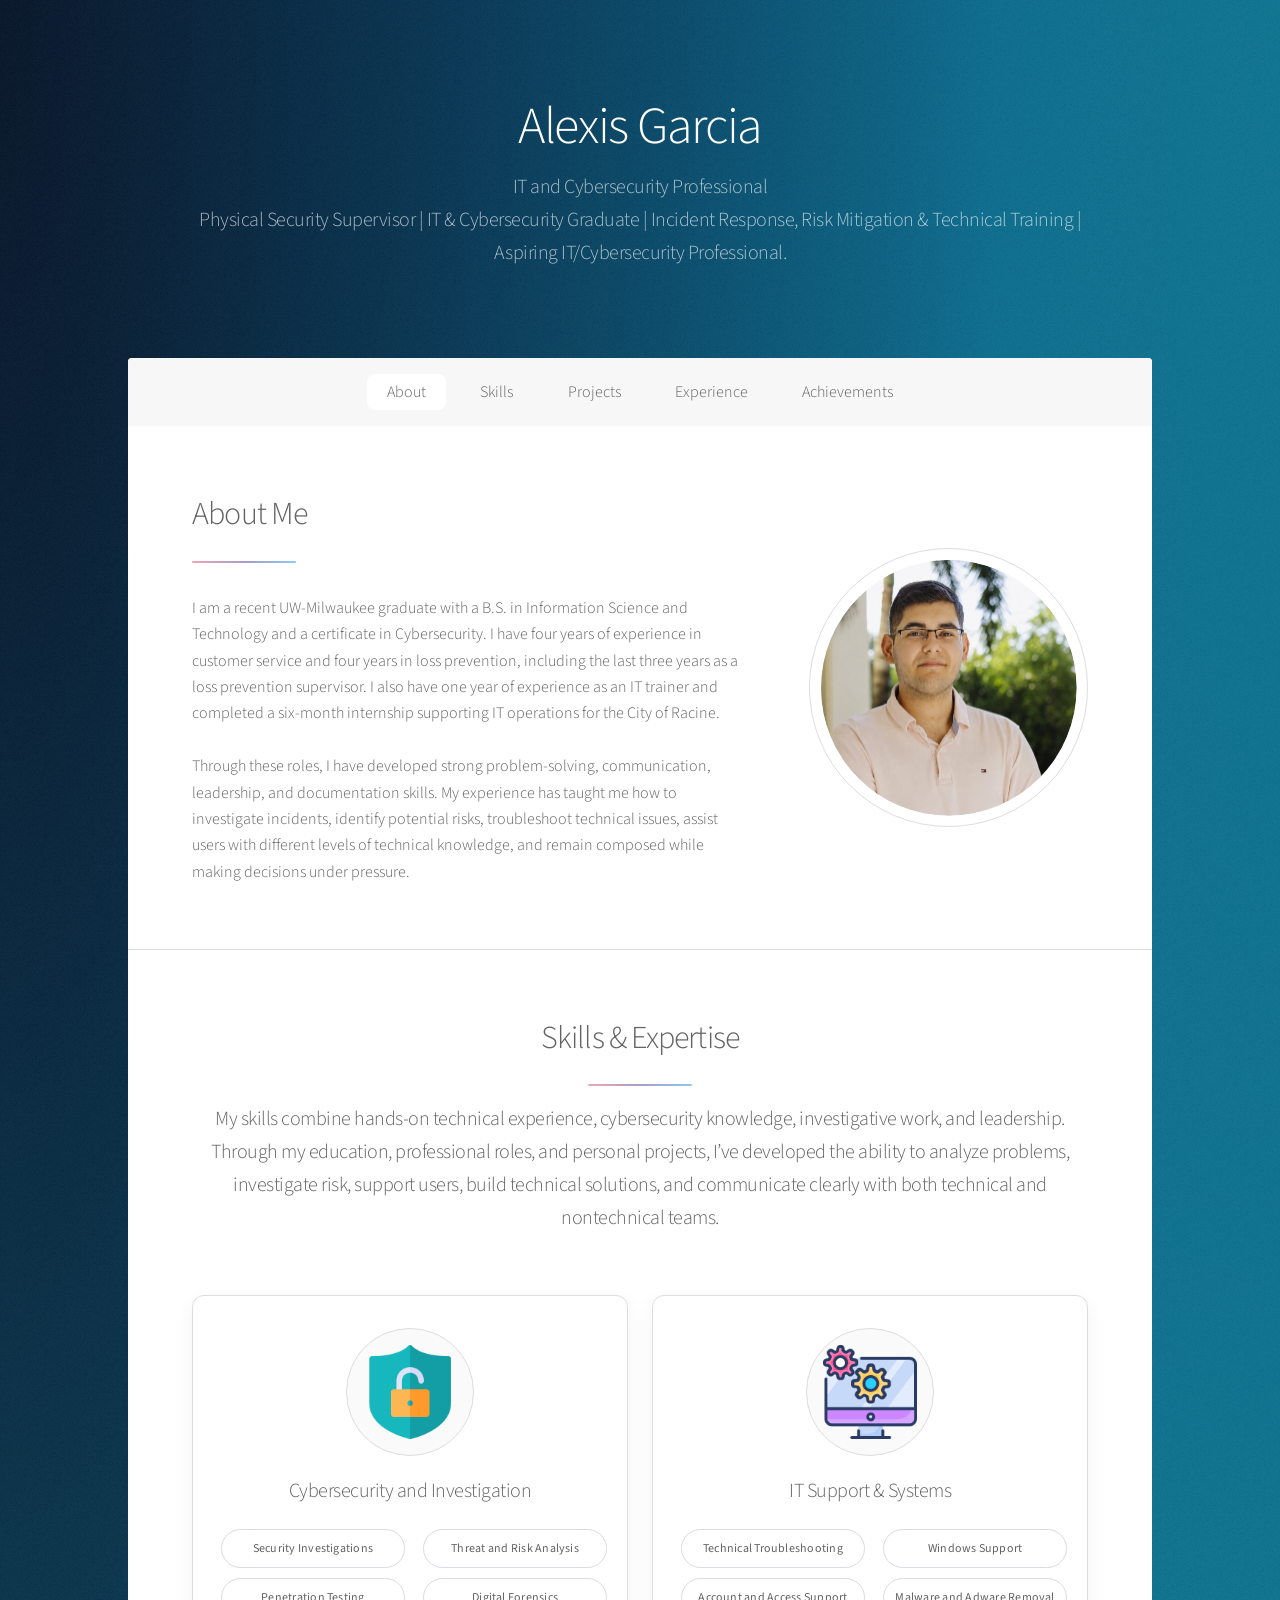
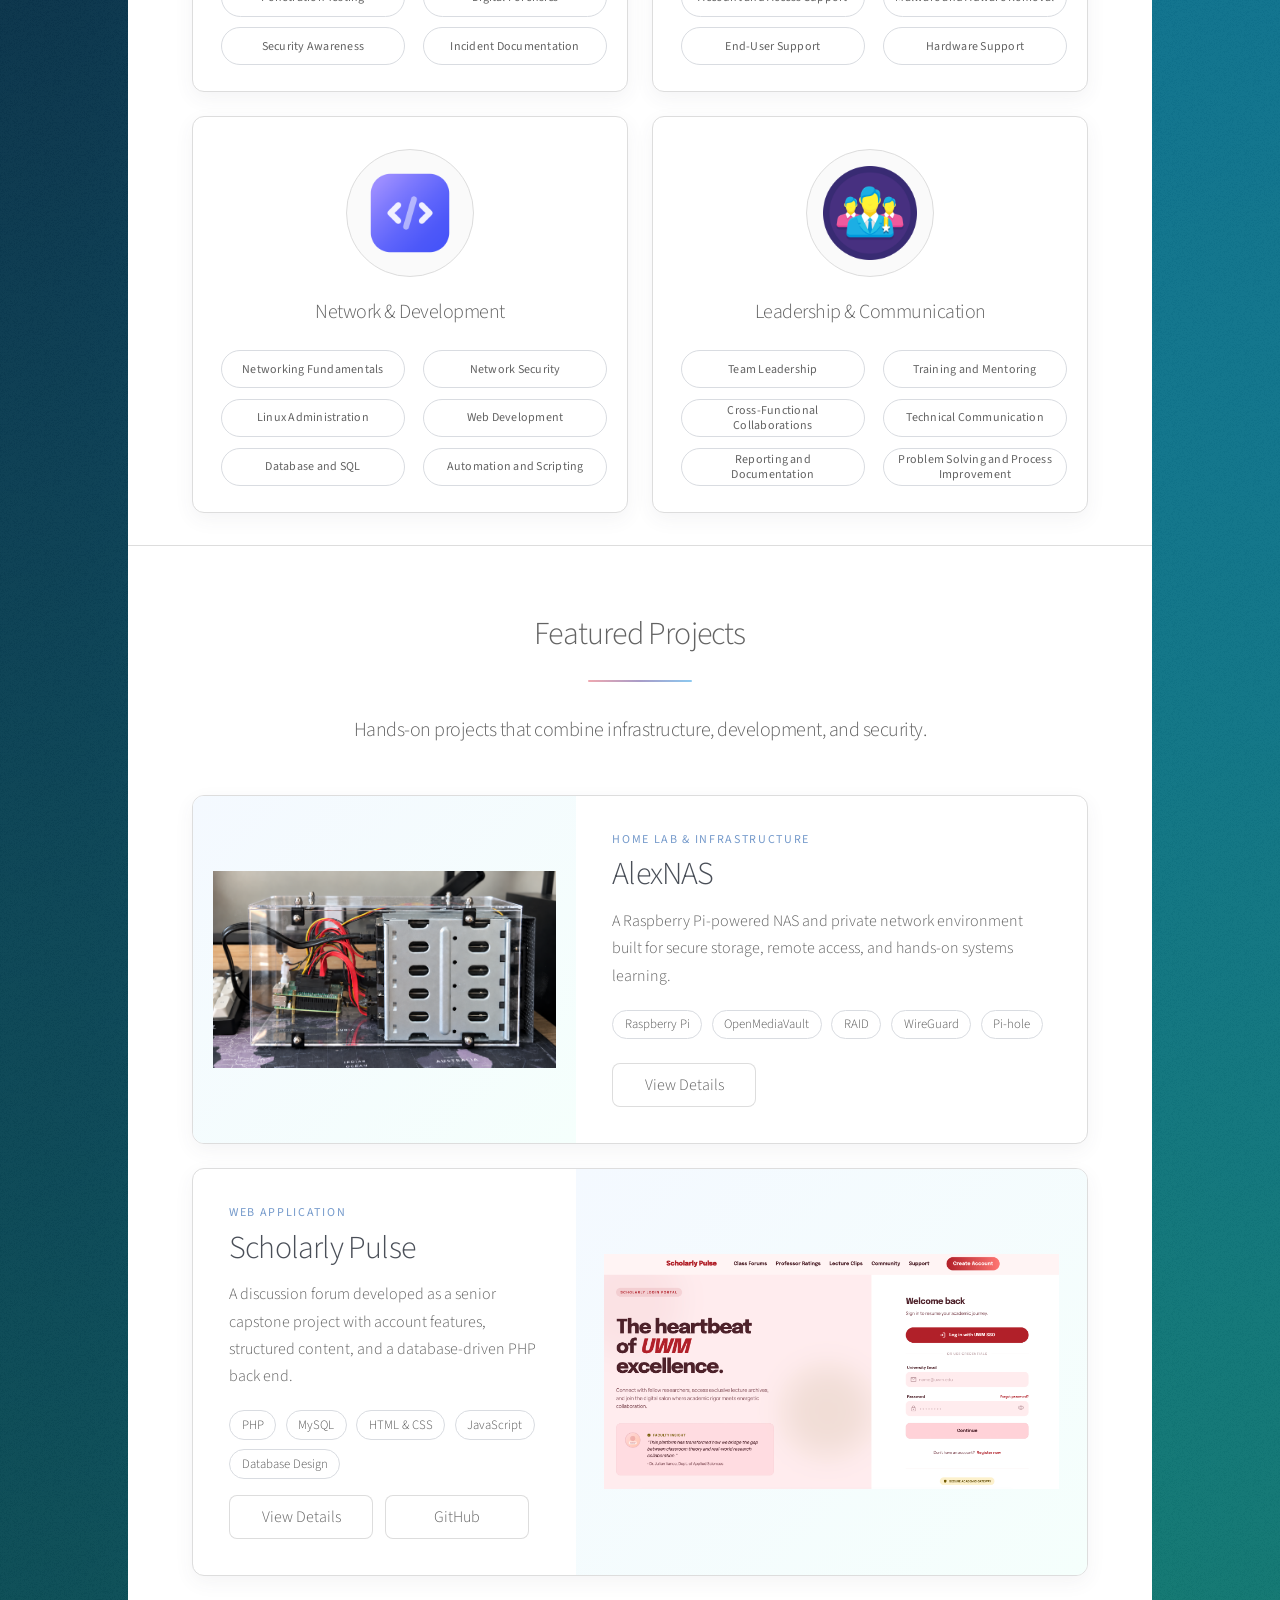
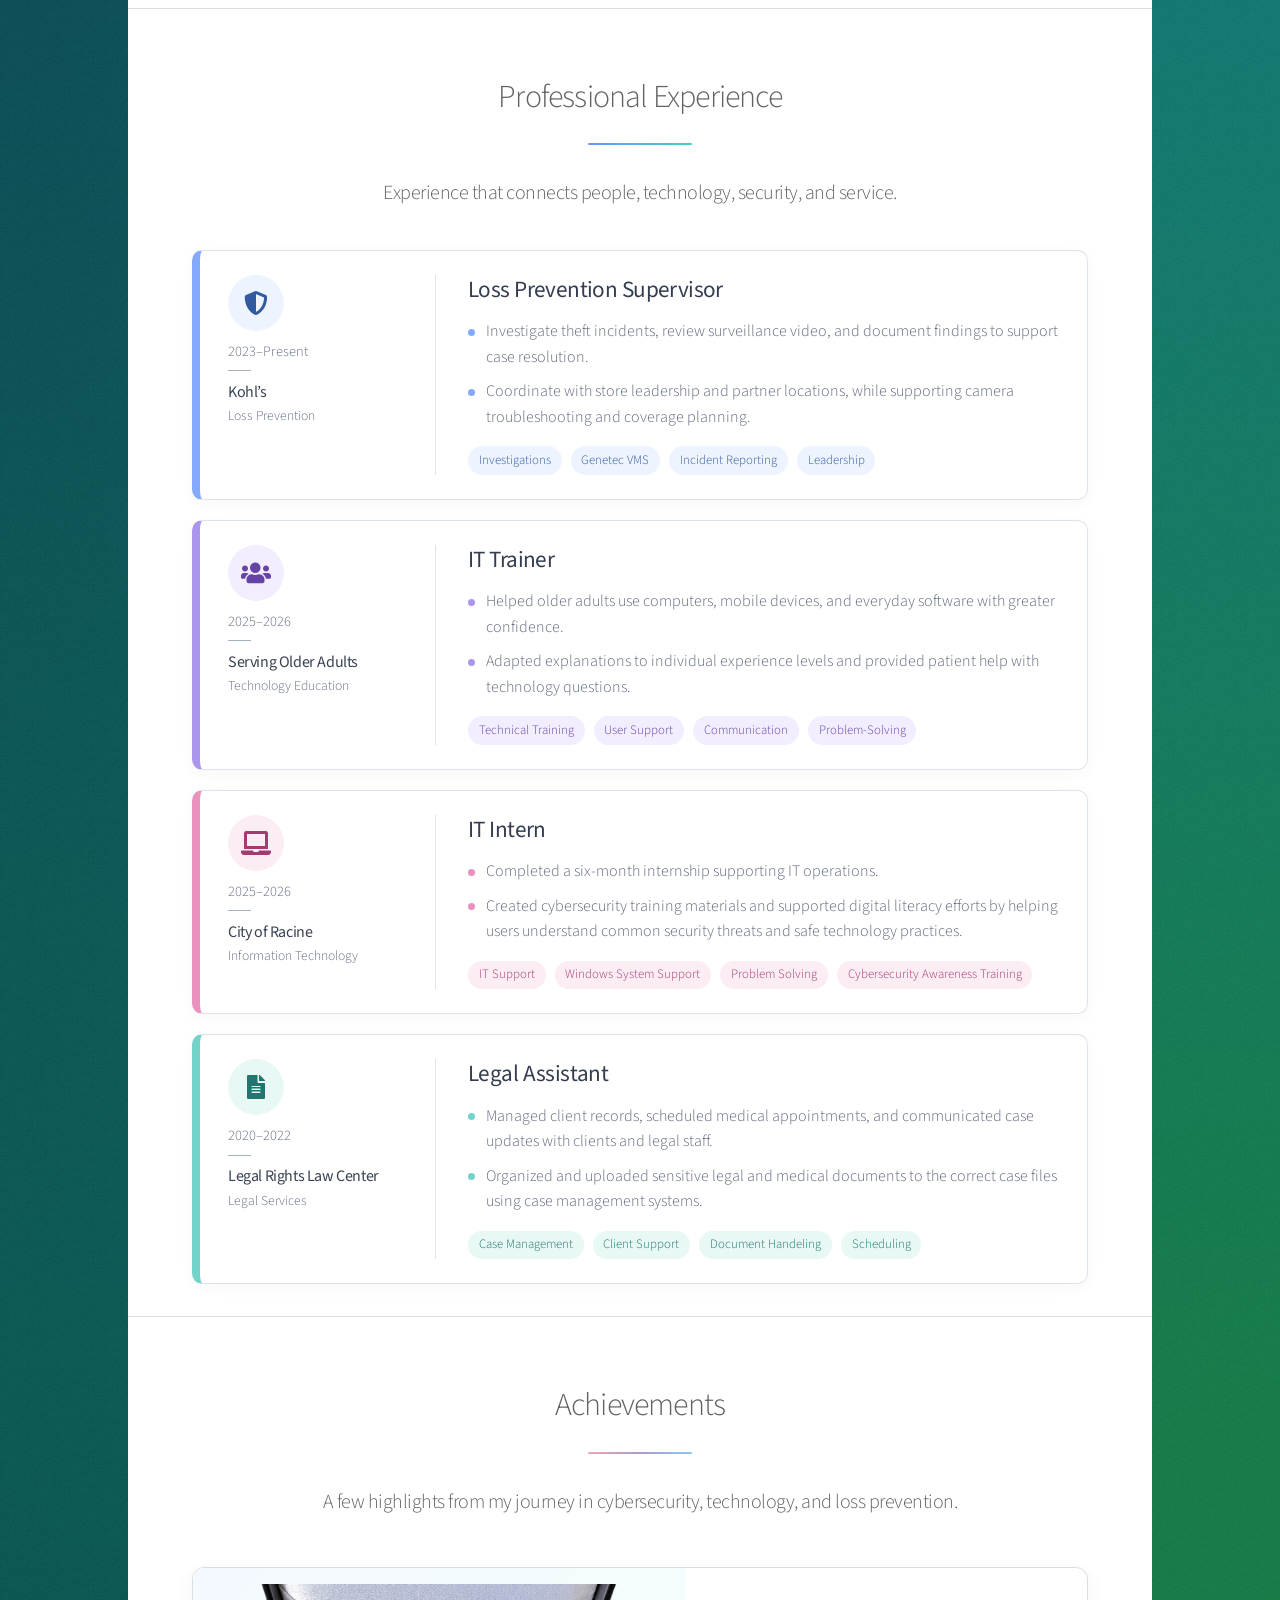
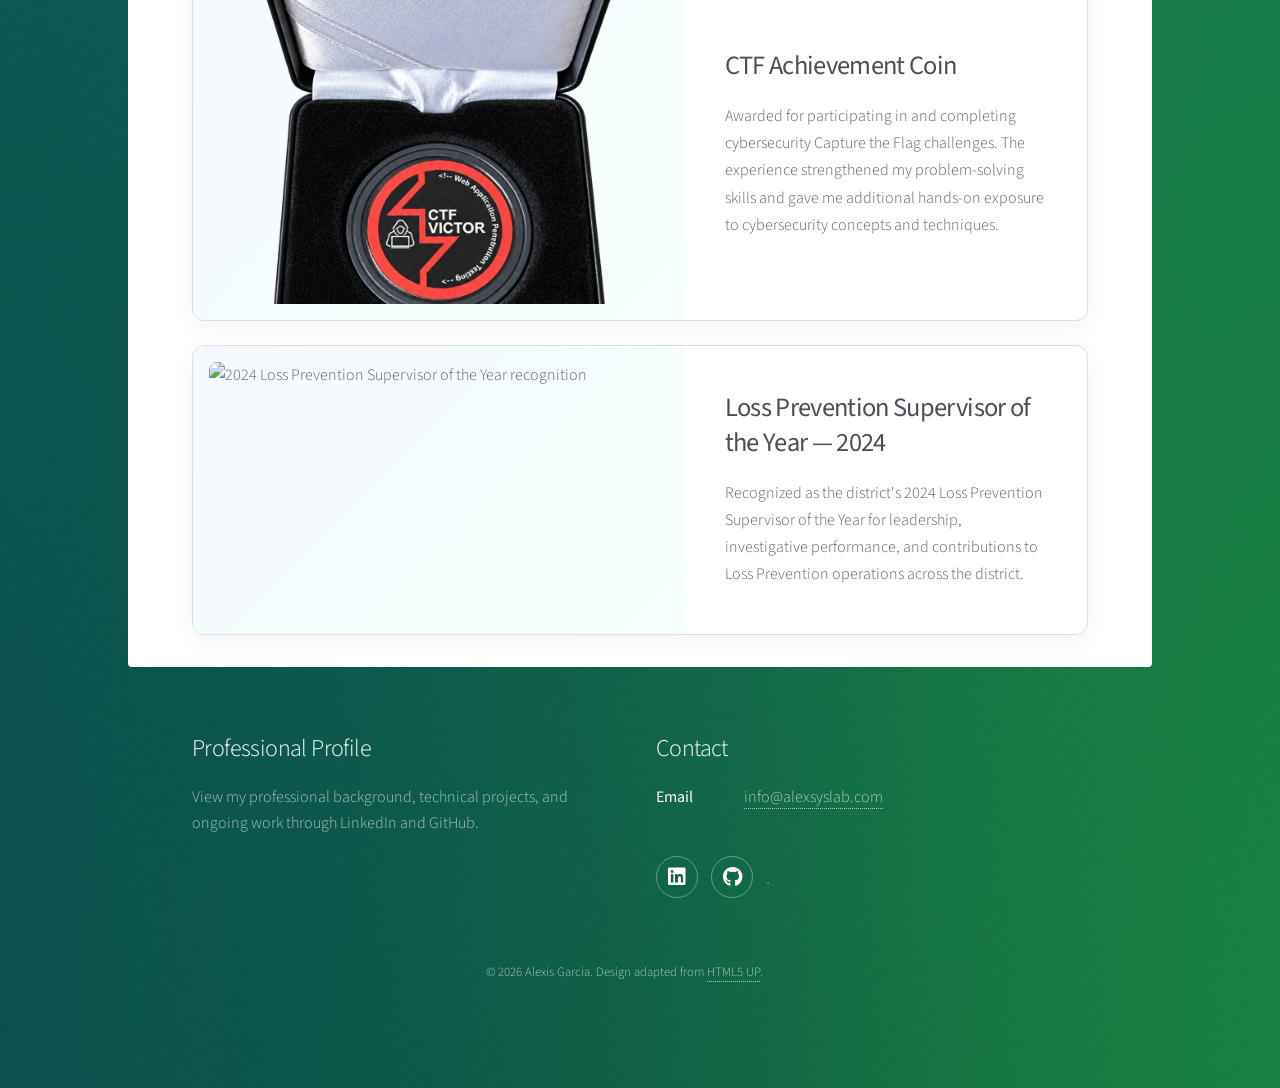
==== commit ad28f393: "Changed Kohl's Image" ====
--- a/index.html
+++ b/index.html
@@ -413,7 +413,7 @@
 								
 								            <div class="achievement-image">
 								                <img
-								                    src="images/ctf-coin.jpg"
+								                    src="images/ctf-coin.png"
 								                    alt="Cybersecurity Capture the Flag achievement coin"
 								                />
 								            </div>
@@ -439,7 +439,7 @@
 								
 								            <div class="achievement-image">
 								                <img
-								                    src="images/lp-supervisor-2024.jpg"
+								                    src="https://images.squarespace-cdn.com/content/v1/64027b95e98f20265f6f7323/1729261184137-3WPA7XA99XOTDMOBROJN/Kohls-Email-Signature.png?format=500w"
 								                    alt="2024 Loss Prevention Supervisor of the Year recognition"
 								                />
 								            </div>
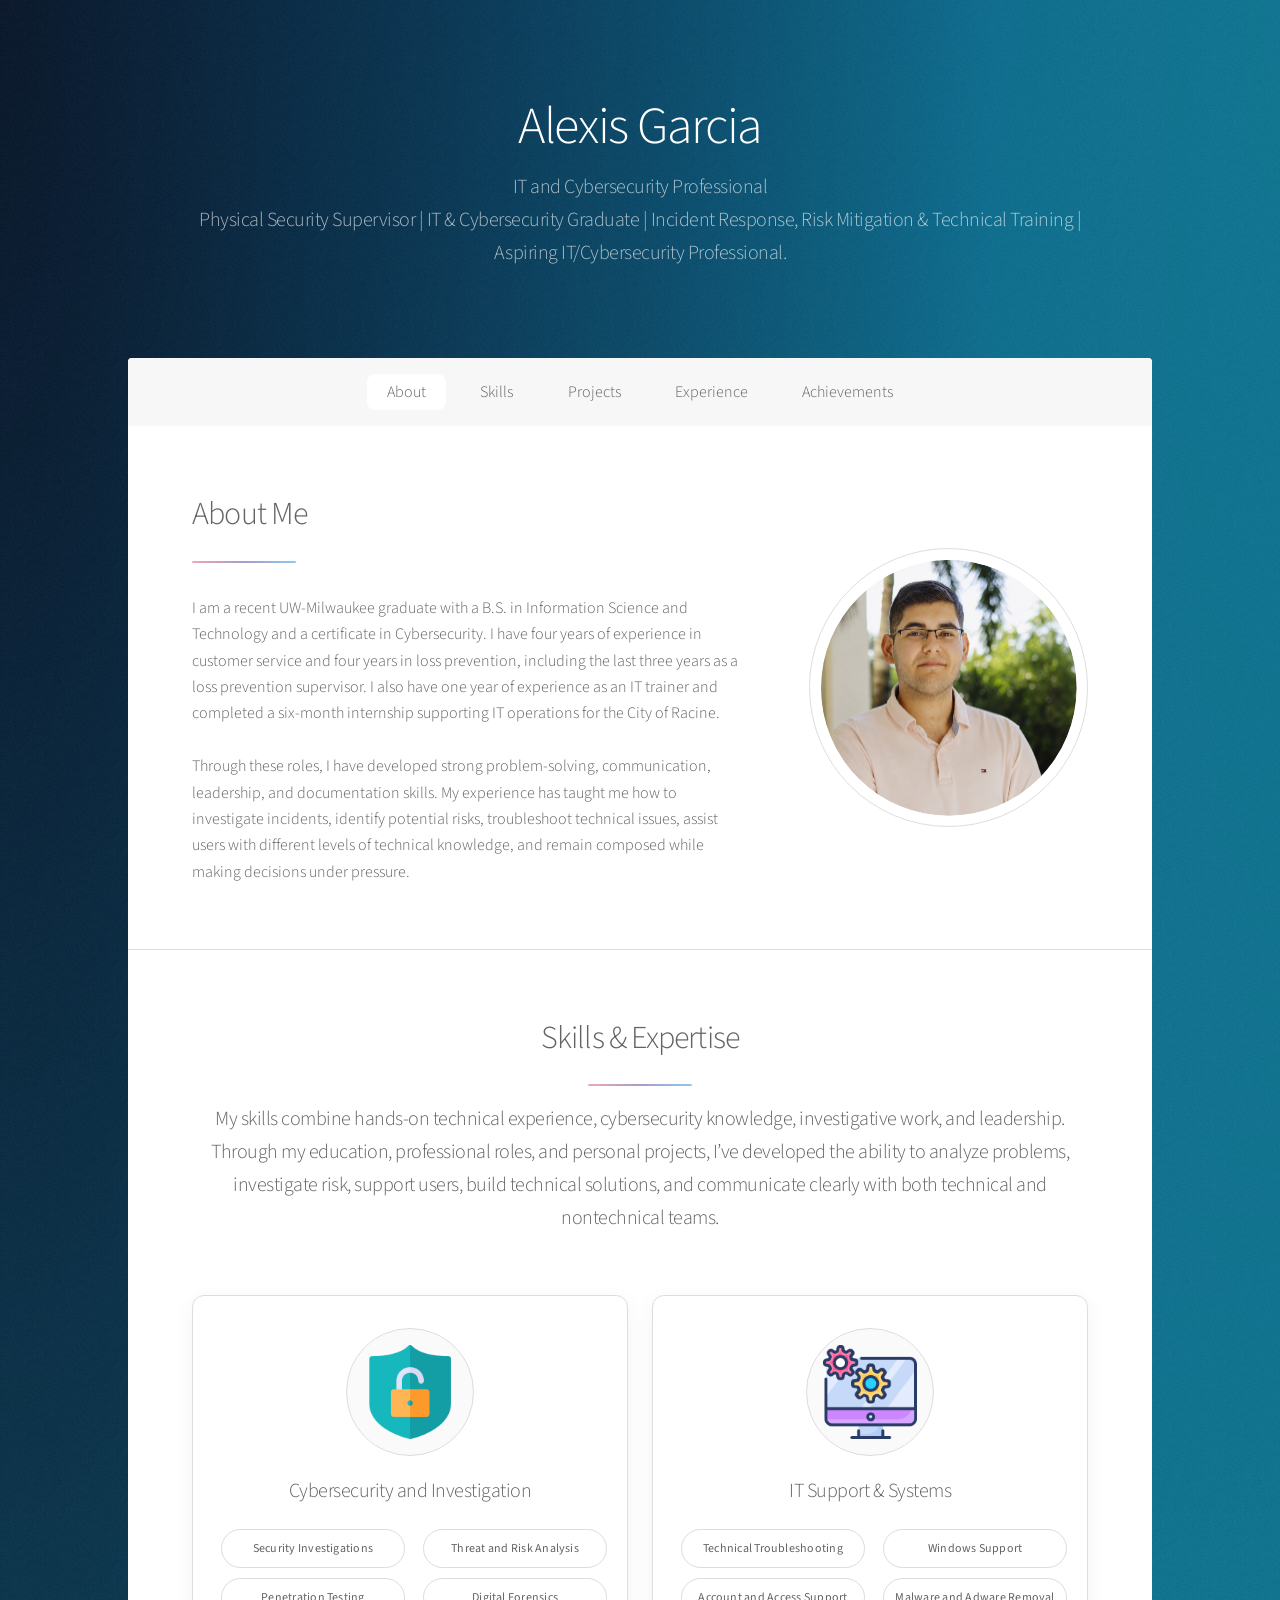
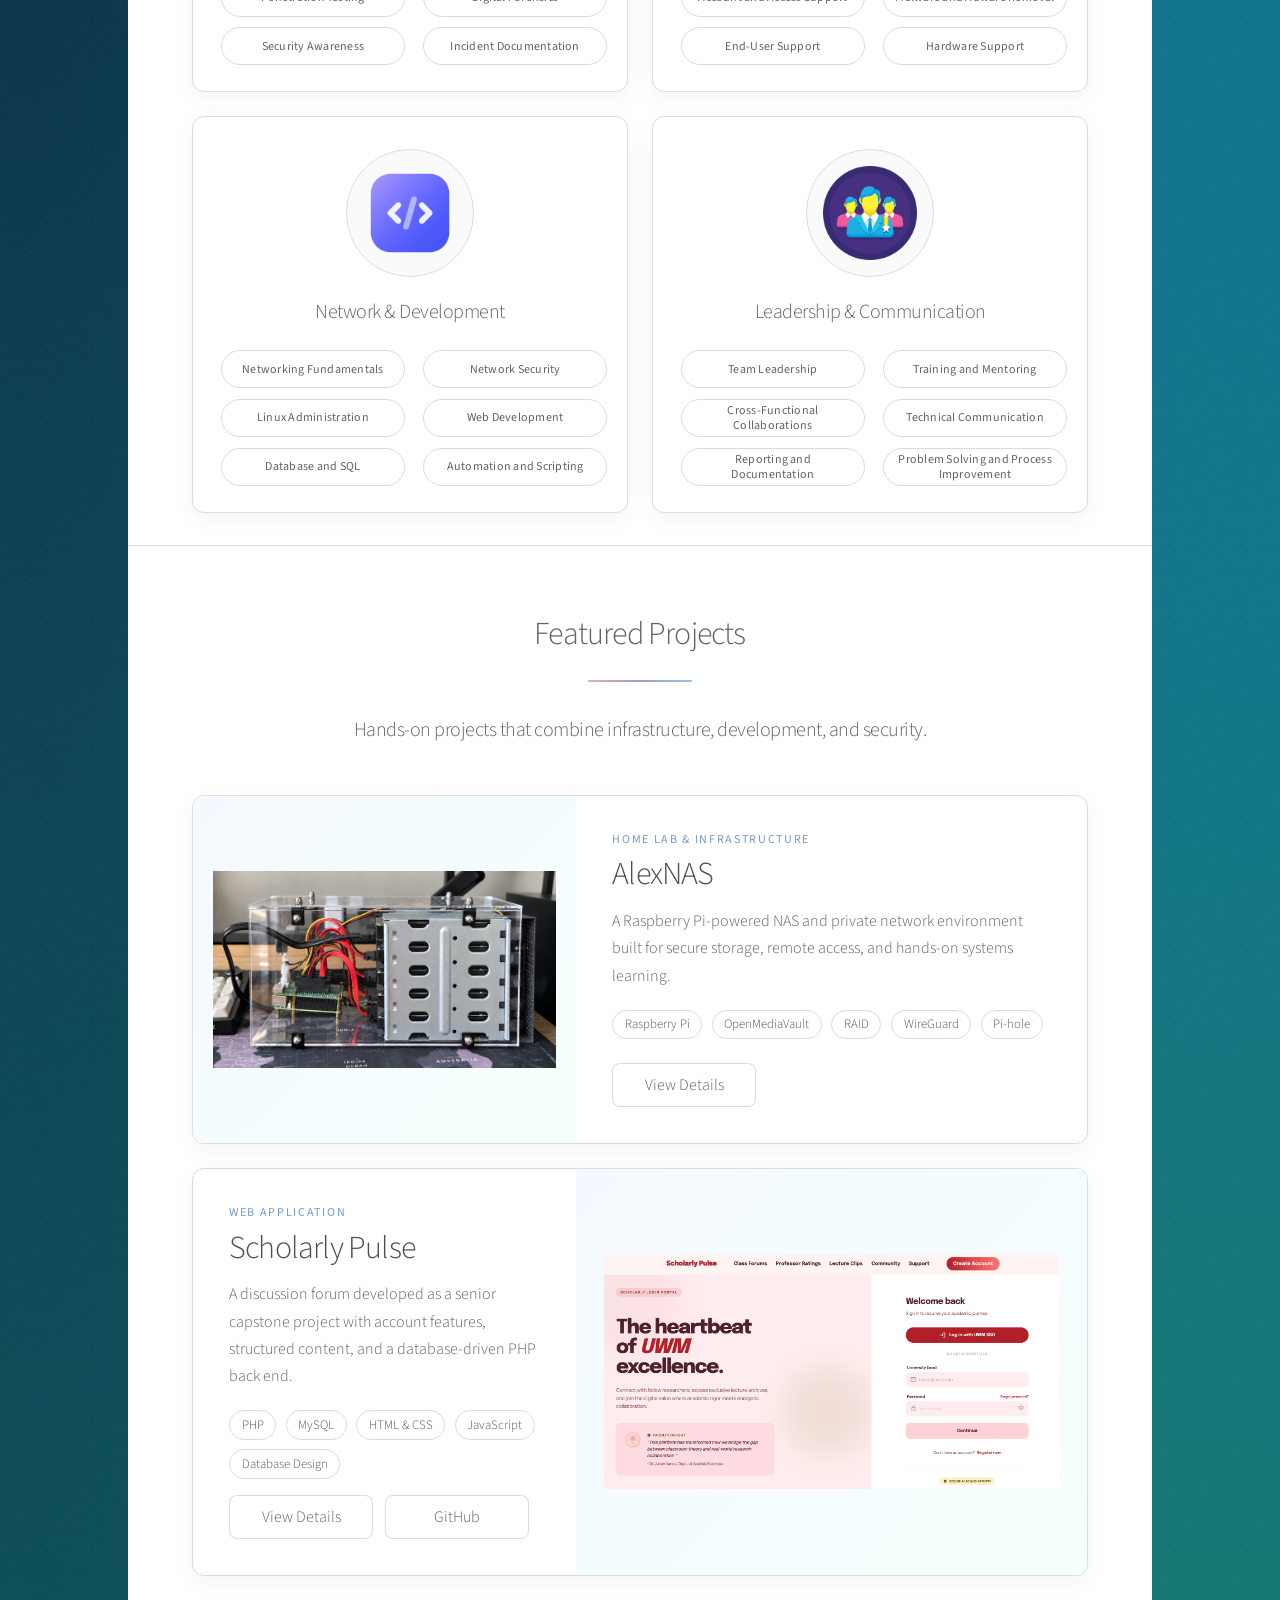
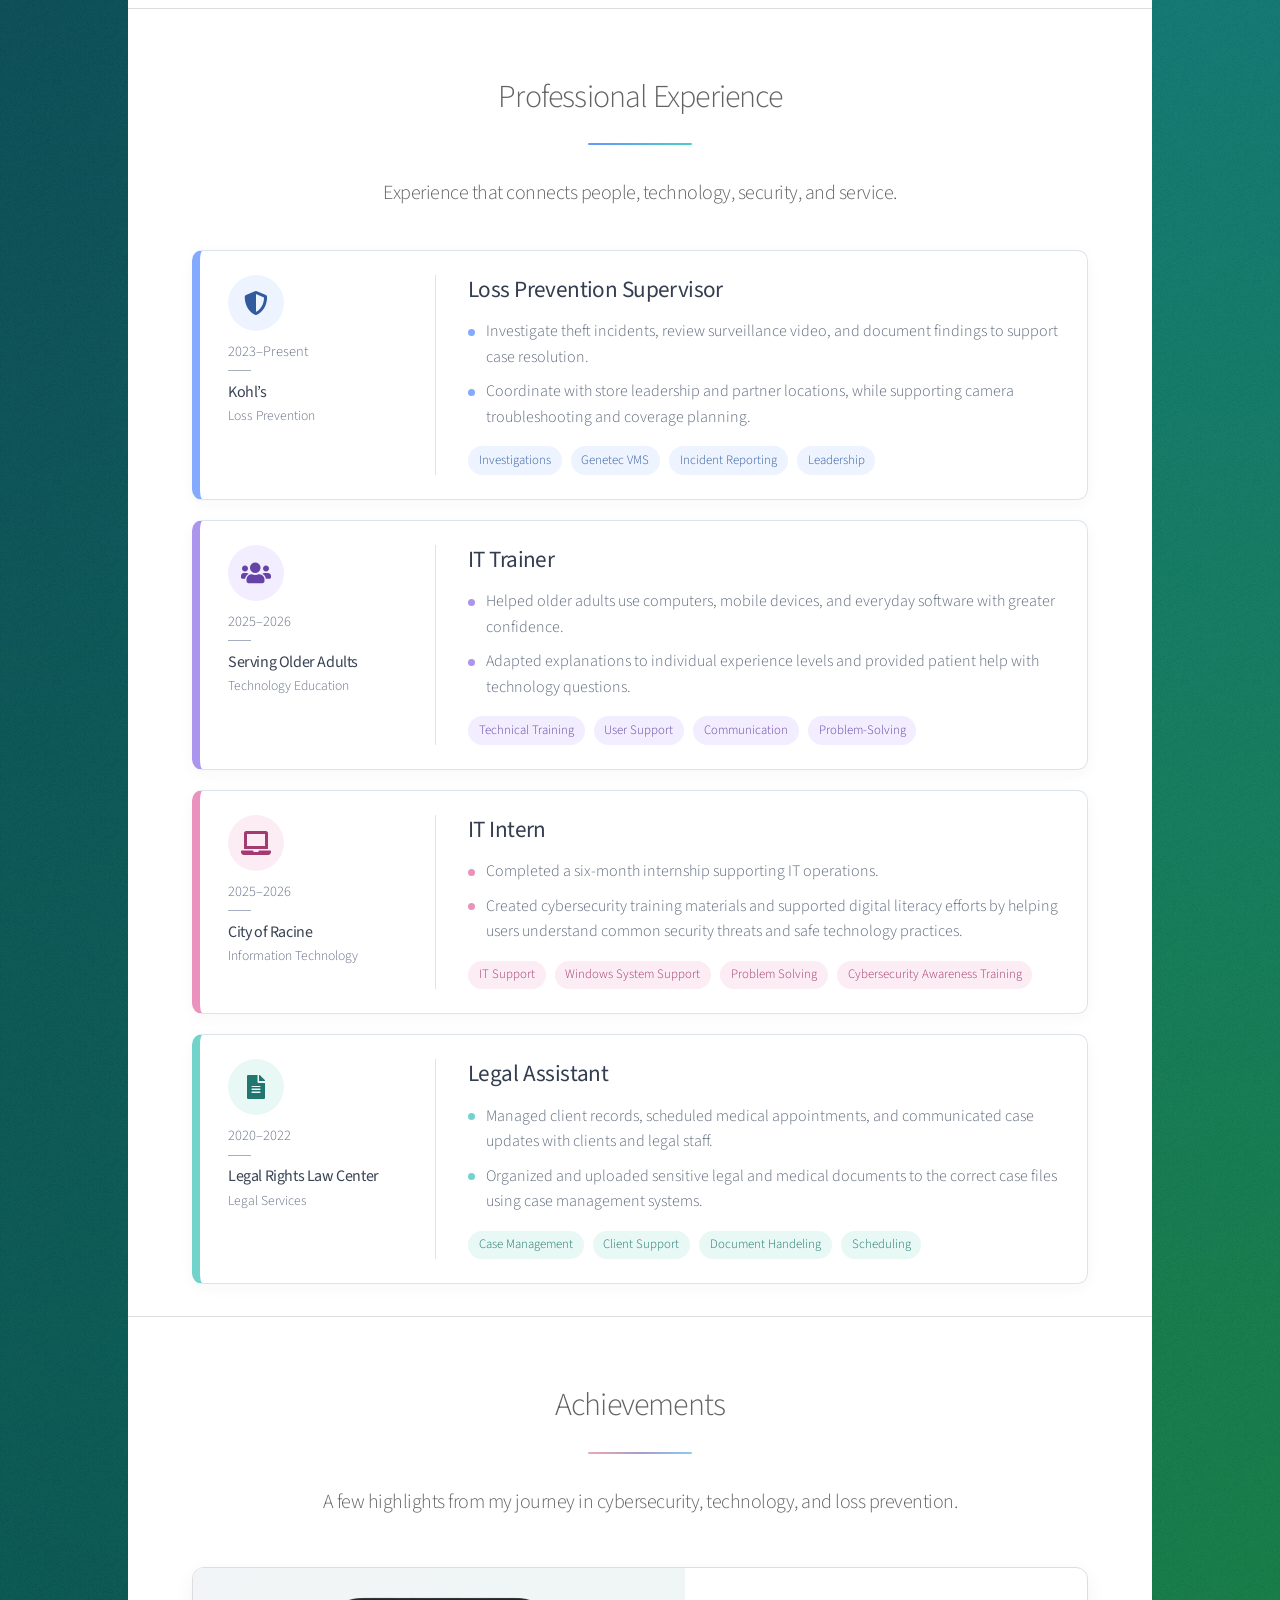
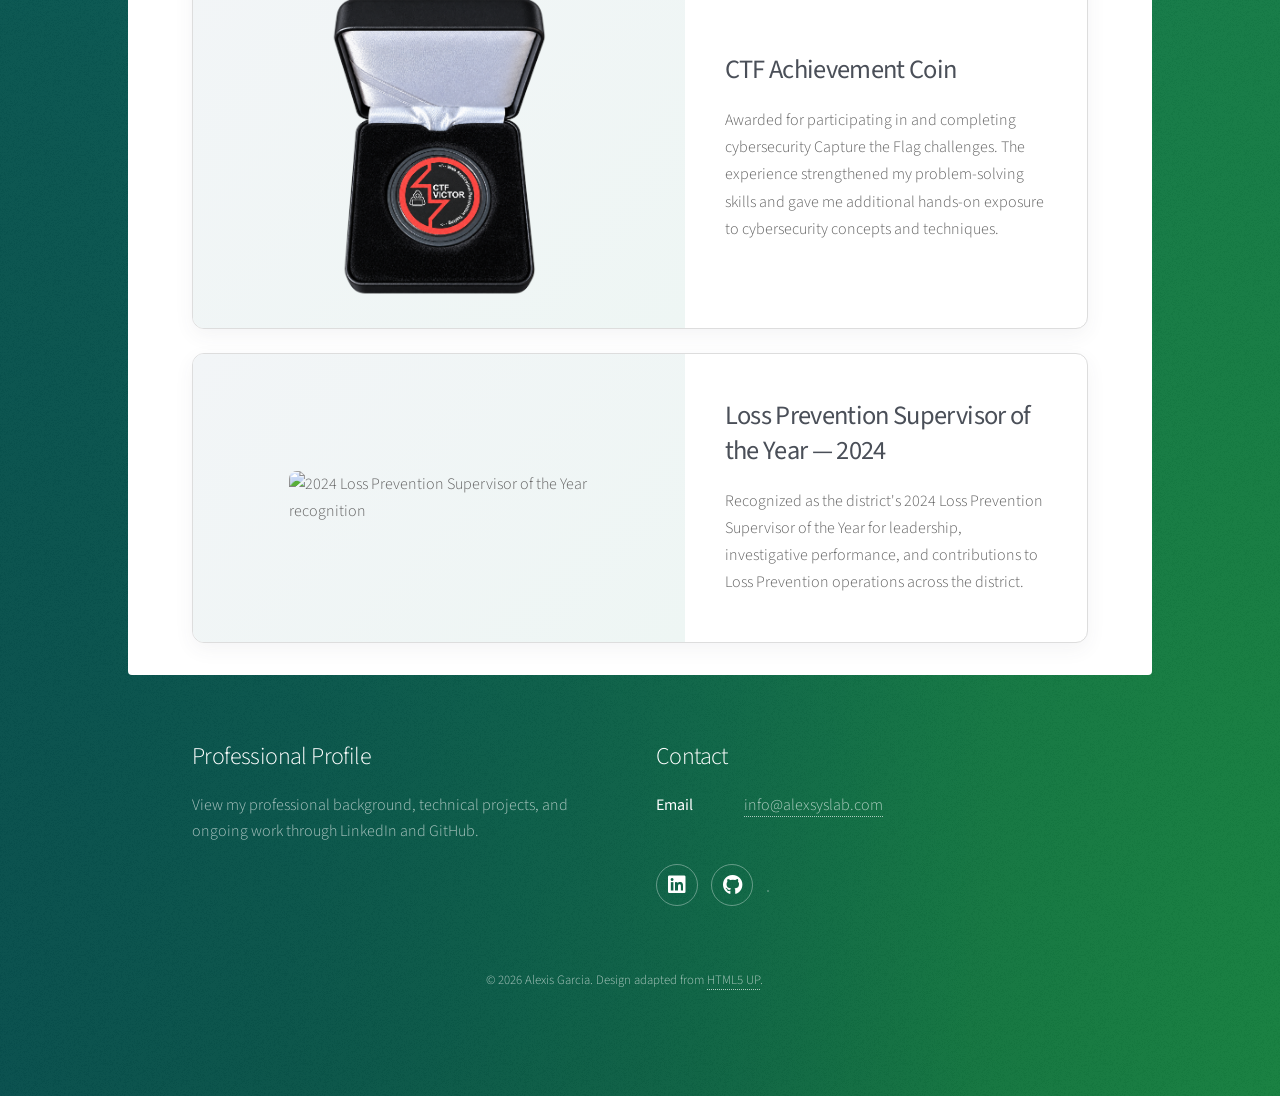
==== commit 02afa693: "V7 of CSS" ====
--- a/index.html
+++ b/index.html
@@ -9,7 +9,7 @@
 		<title>Alex Portfolio</title>
 		<meta charset="utf-8" />
 		<meta name="viewport" content="width=device-width, initial-scale=1, user-scalable=no" />
-		<link rel="stylesheet" href="assets/css/main.css?v=6" />
+		<link rel="stylesheet" href="assets/css/main.css?v=7" />
 		<noscript><link rel="stylesheet" href="assets/css/noscript.css" /></noscript>
 	</head>
 	<body class="is-preload">
@@ -411,7 +411,7 @@
 								        <!-- CTF Achievement -->
 								        <article class="achievement-card">
 								
-								            <div class="achievement-image">
+								            <div class="achievement-image ctf-image">
 								                <img
 								                    src="images/ctf-coin.png"
 								                    alt="Cybersecurity Capture the Flag achievement coin"
@@ -437,7 +437,7 @@
 								        <!-- Loss Prevention Achievement -->
 								        <article class="achievement-card">
 								
-								            <div class="achievement-image">
+								            <div class="achievement-image company-logo-image">
 								                <img
 								                    src="https://images.squarespace-cdn.com/content/v1/64027b95e98f20265f6f7323/1729261184137-3WPA7XA99XOTDMOBROJN/Kohls-Email-Signature.png?format=500w"
 								                    alt="2024 Loss Prevention Supervisor of the Year recognition"
--- a/assets/css/main.css
+++ b/assets/css/main.css
@@ -4536,7 +4536,6 @@
 
     border: solid 1px #dddddd;
     border-radius: 0.75em;
-
     background: #ffffff;
 
     box-shadow:
@@ -4567,13 +4566,12 @@
     justify-content: center;
 
     min-height: 18em;
-
-    padding: 1em;
+    padding: 1.25em;
 
     background: linear-gradient(
         135deg,
-        #f4f9ff 0%,
-        #f5fffc 100%
+        #f2f5f7 0%,
+        #eef6f4 100%
     );
 }
 
@@ -4589,6 +4587,28 @@
     object-fit: cover;
 
     border-radius: 0.5em;
+}
+
+
+/* CTF Coin Image */
+
+#achievements .ctf-image img {
+    object-fit: contain;
+}
+
+
+/* Kohl's Logo */
+
+#achievements .company-logo-image {
+    padding: 2em;
+}
+
+#achievements .company-logo-image img {
+    width: 70%;
+    height: auto;
+    max-height: 14em;
+
+    object-fit: contain;
 }
 
 
@@ -4663,10 +4683,19 @@
     }
 
     #achievements .achievement-image img {
+        width: 100%;
         height: auto;
         max-height: none;
+
         aspect-ratio: 16 / 9;
-        object-fit: cover;
+
+        object-fit: contain;
+    }
+
+    #achievements .company-logo-image img {
+        width: 65%;
+        max-height: 10em;
+        aspect-ratio: auto;
     }
 
     #achievements .achievement-information {
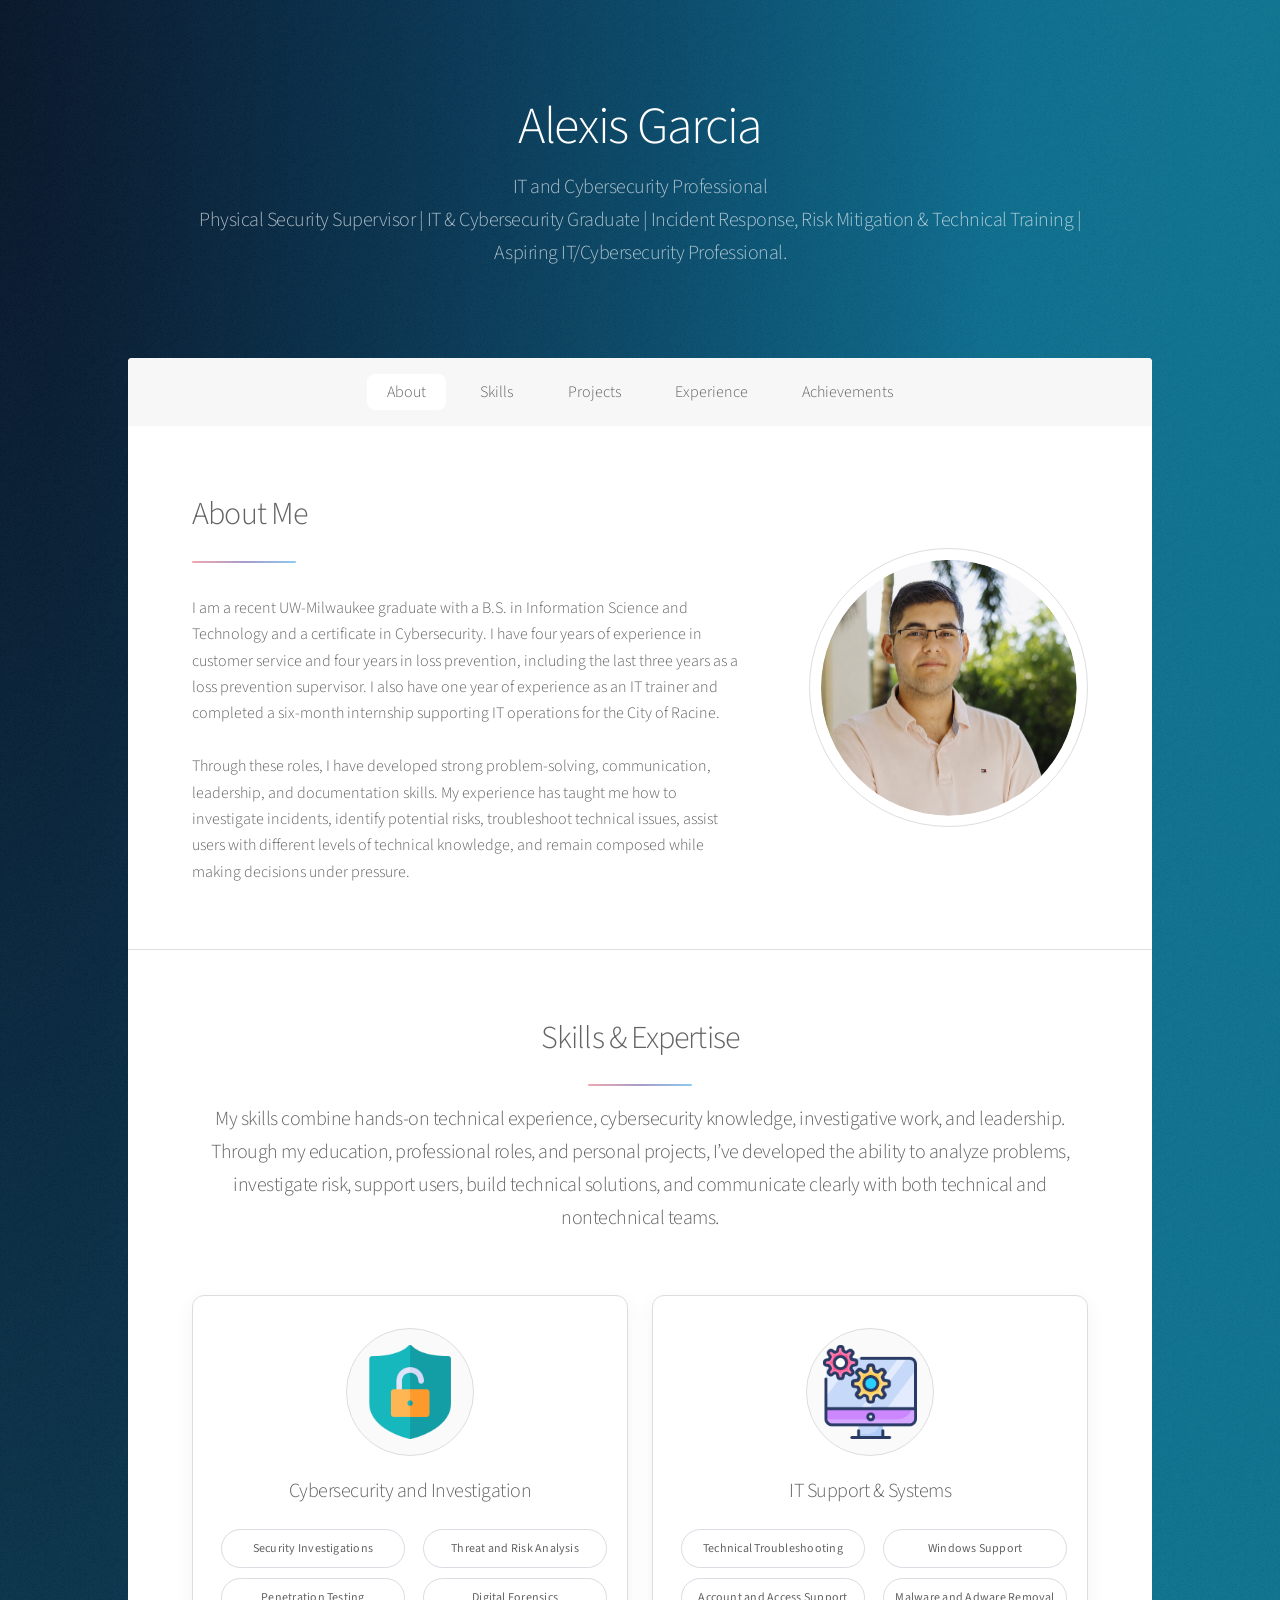
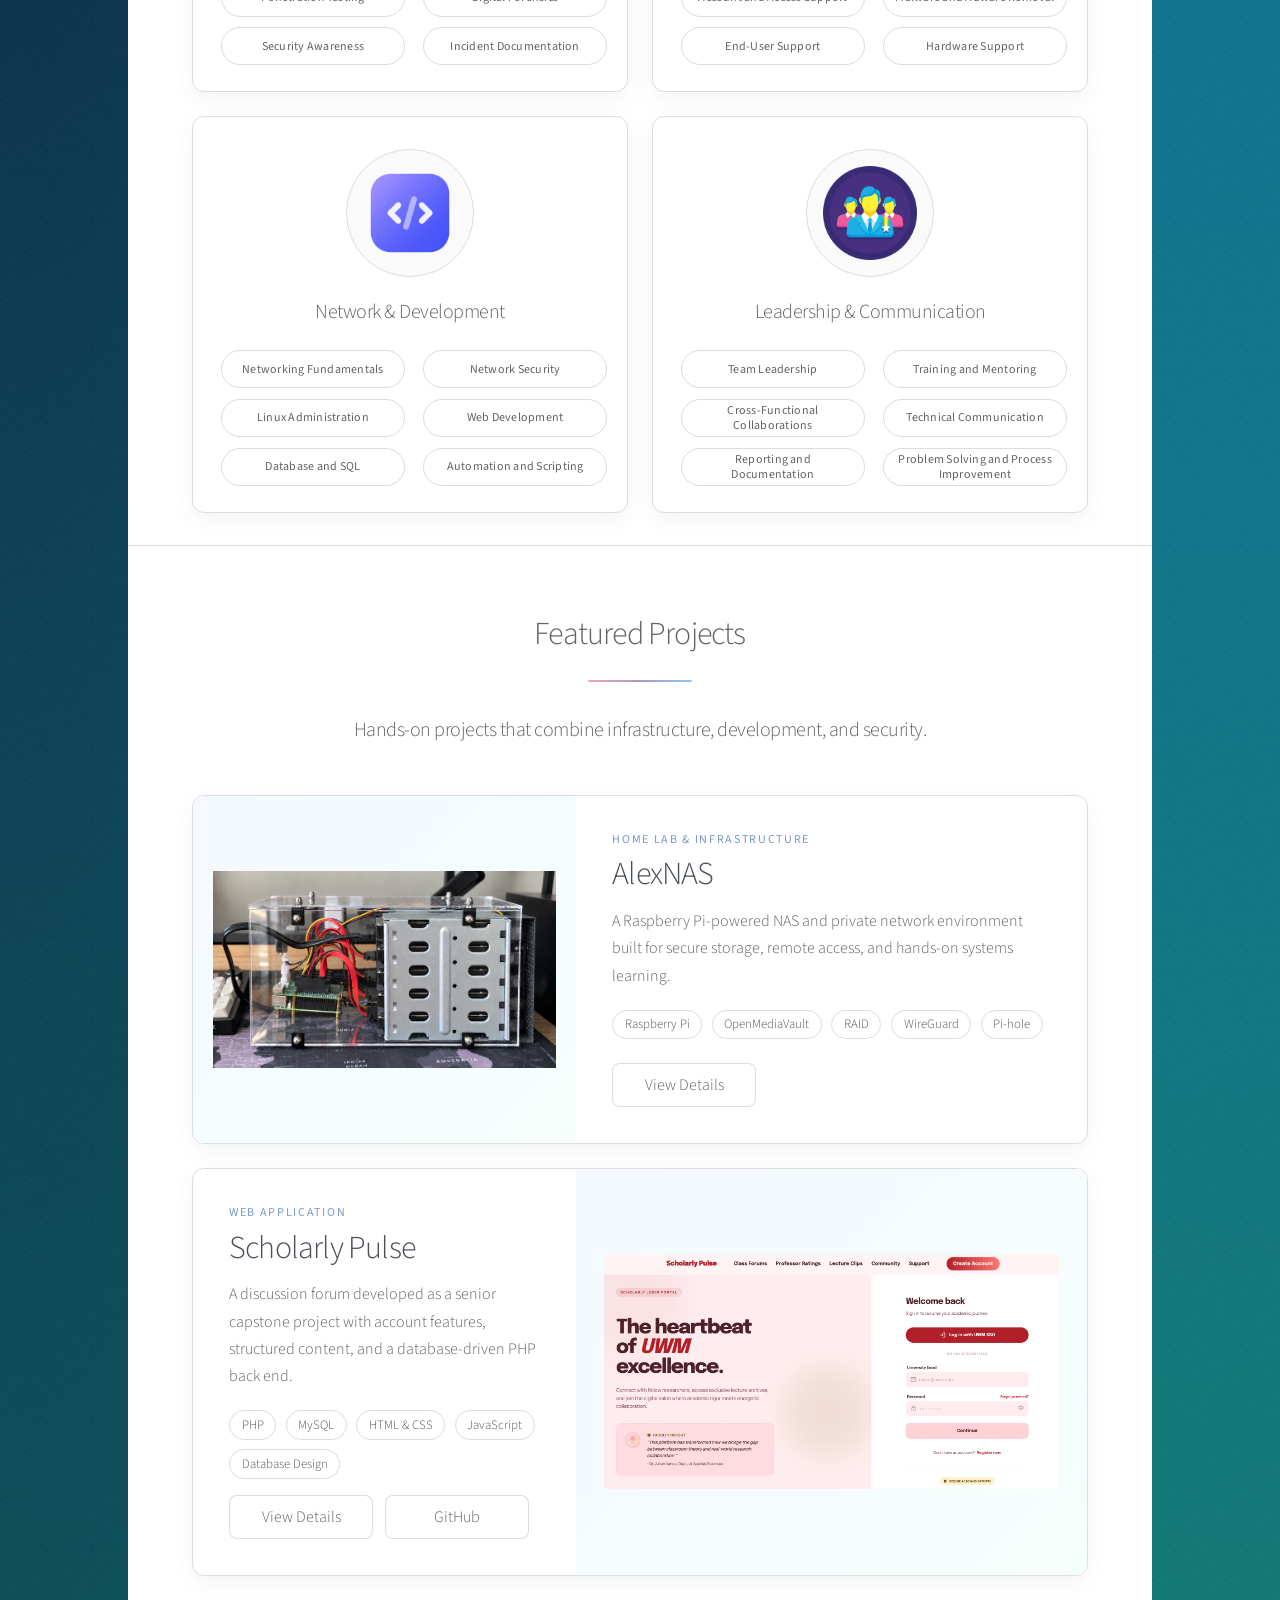
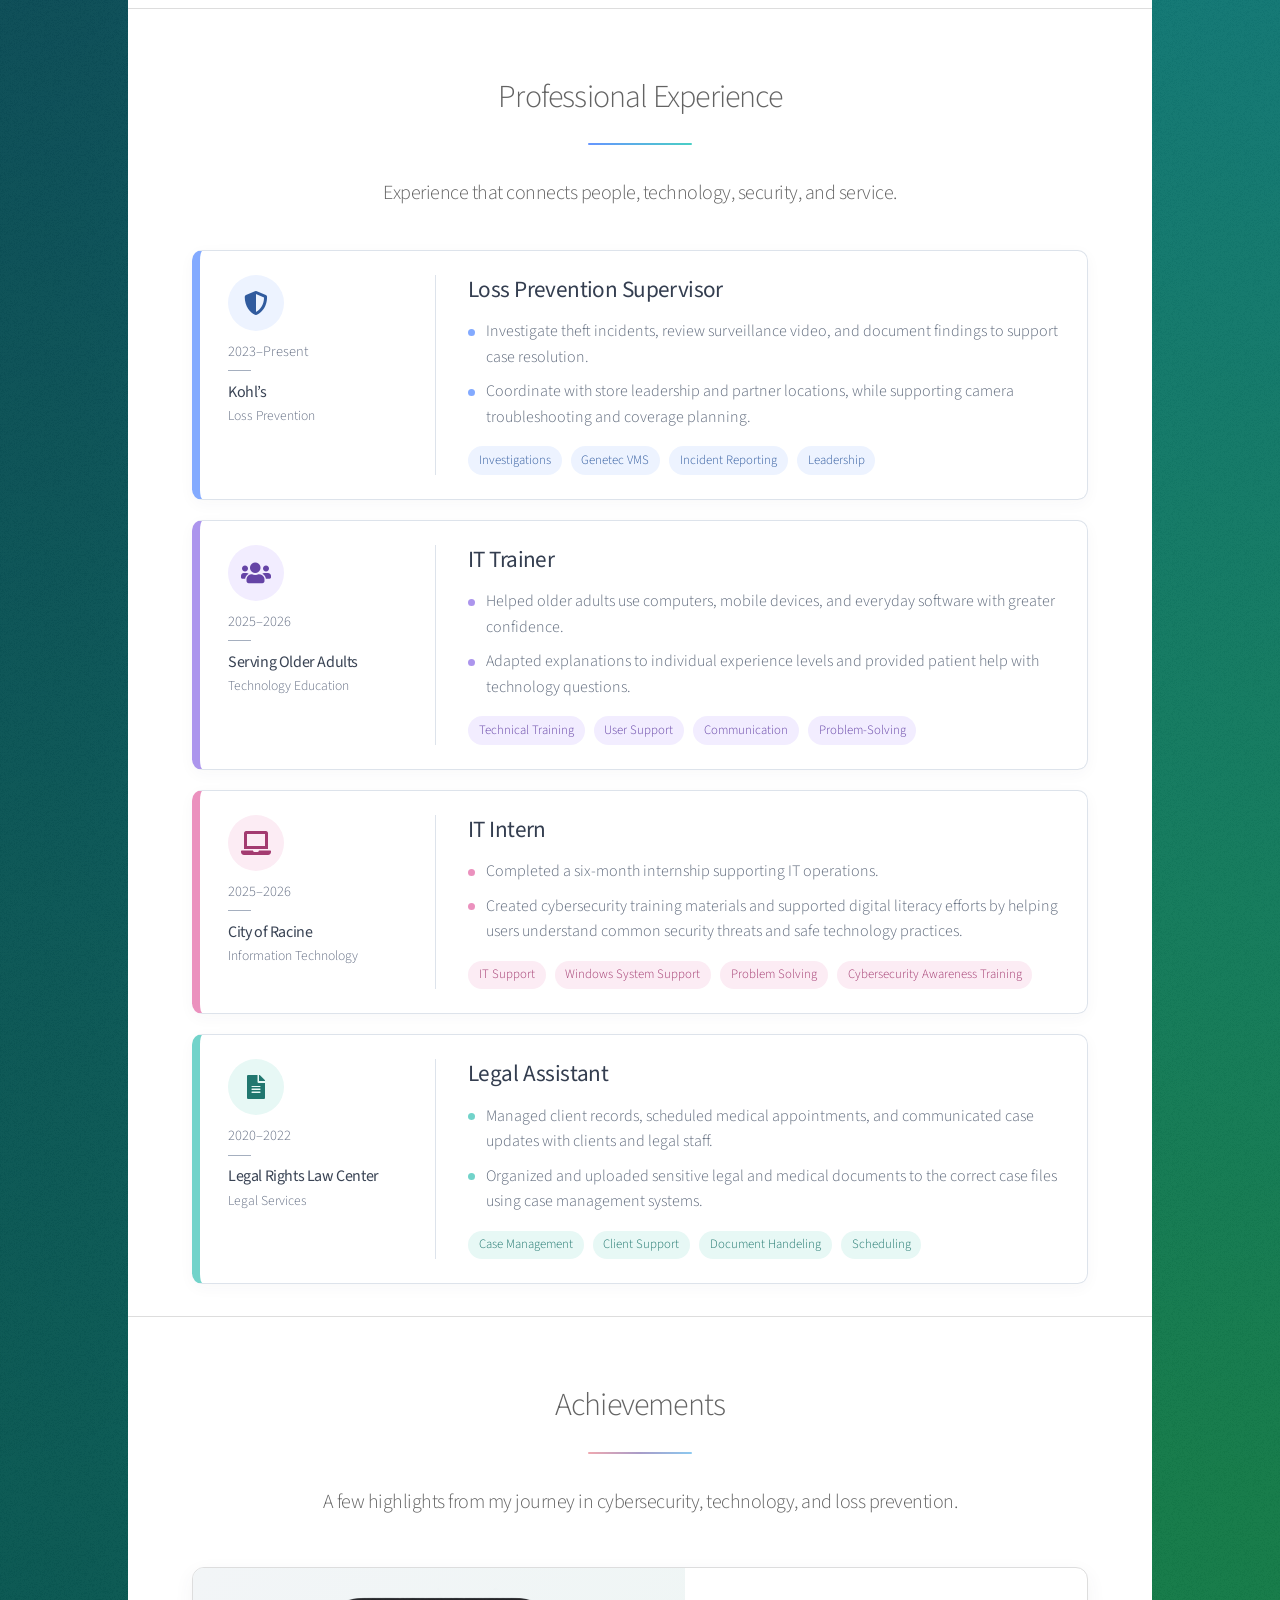
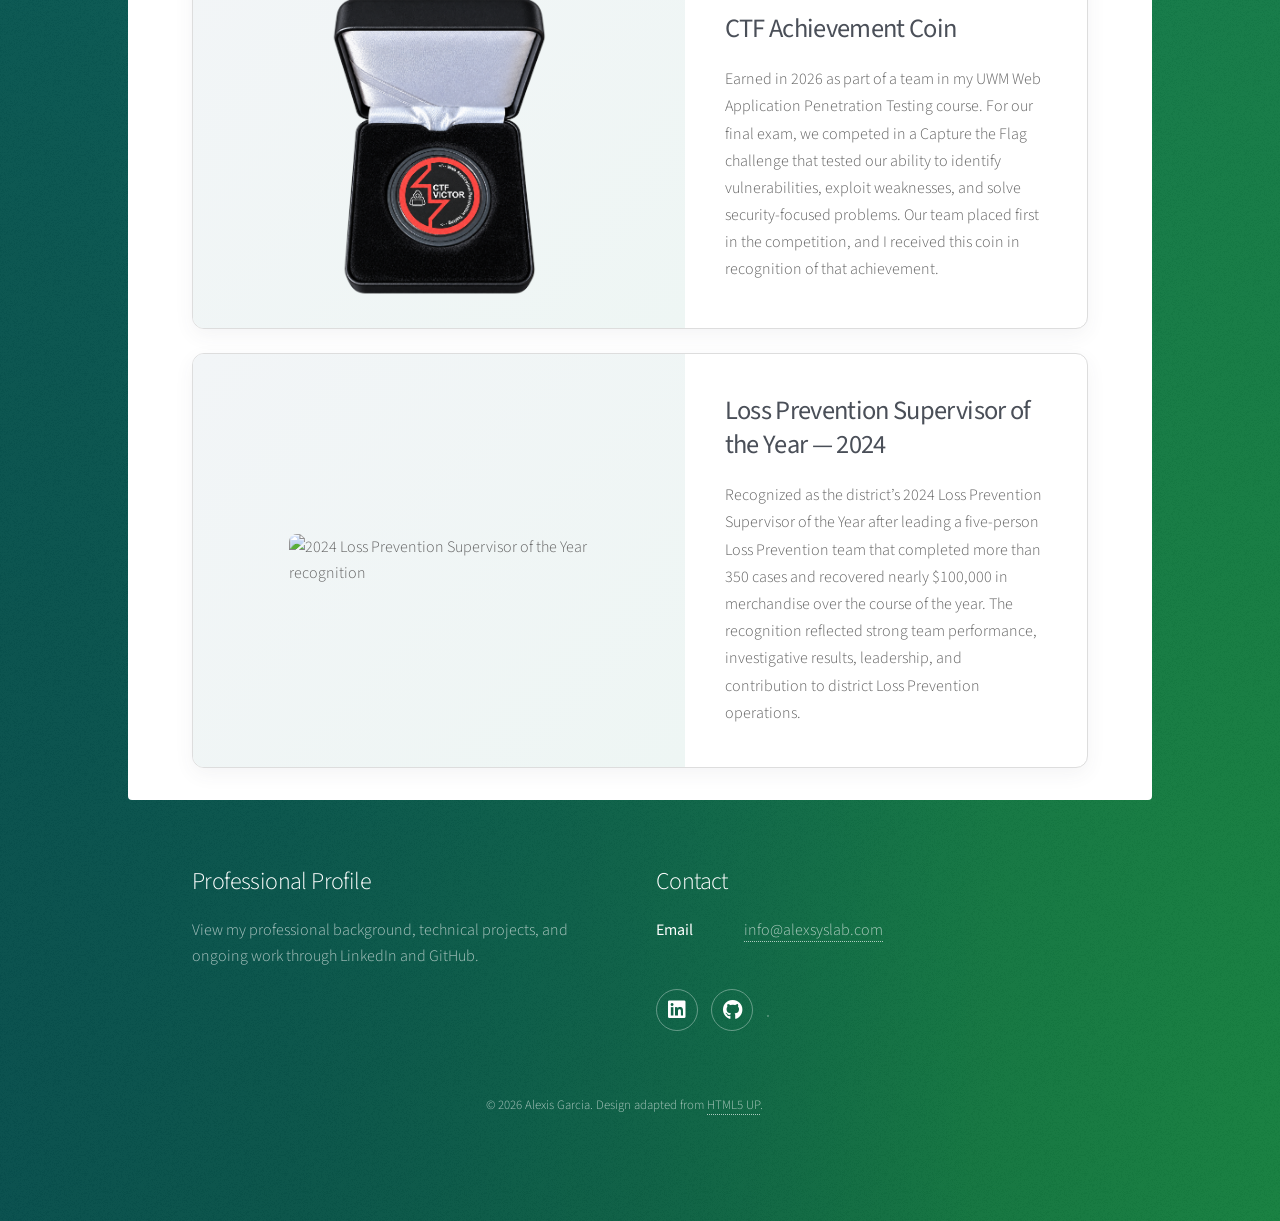
==== commit 4453b370: "Finalize the comments for the achievements area" ====
--- a/index.html
+++ b/index.html
@@ -423,10 +423,10 @@
 								                <h3>CTF Achievement Coin</h3>
 								
 								                <p>
-								                    Awarded for participating in and completing cybersecurity
-								                    Capture the Flag challenges. The experience strengthened my
-								                    problem-solving skills and gave me additional hands-on
-								                    exposure to cybersecurity concepts and techniques.
+								                    Earned in 2026 as part of a team in my UWM Web Application Penetration Testing course. 
+													For our final exam, we competed in a Capture the Flag challenge that tested our ability to 
+													identify vulnerabilities, exploit weaknesses, and solve security-focused problems. Our team placed 
+													first in the competition, and I received this coin in recognition of that achievement.
 								                </p>
 								
 								            </div>
@@ -449,9 +449,10 @@
 								                <h3>Loss Prevention Supervisor of the Year — 2024</h3>
 								
 								                <p>
-								                    Recognized as the district's 2024 Loss Prevention Supervisor
-								                    of the Year for leadership, investigative performance, and
-								                    contributions to Loss Prevention operations across the district.
+								                   Recognized as the district’s 2024 Loss Prevention Supervisor of the Year after leading a five-person 
+													Loss Prevention team that completed more than 350 cases and recovered nearly $100,000 in merchandise 
+													over the course of the year. The recognition reflected strong team performance, investigative results, 
+													leadership, and contribution to district Loss Prevention operations.
 								                </p>
 								
 								            </div>
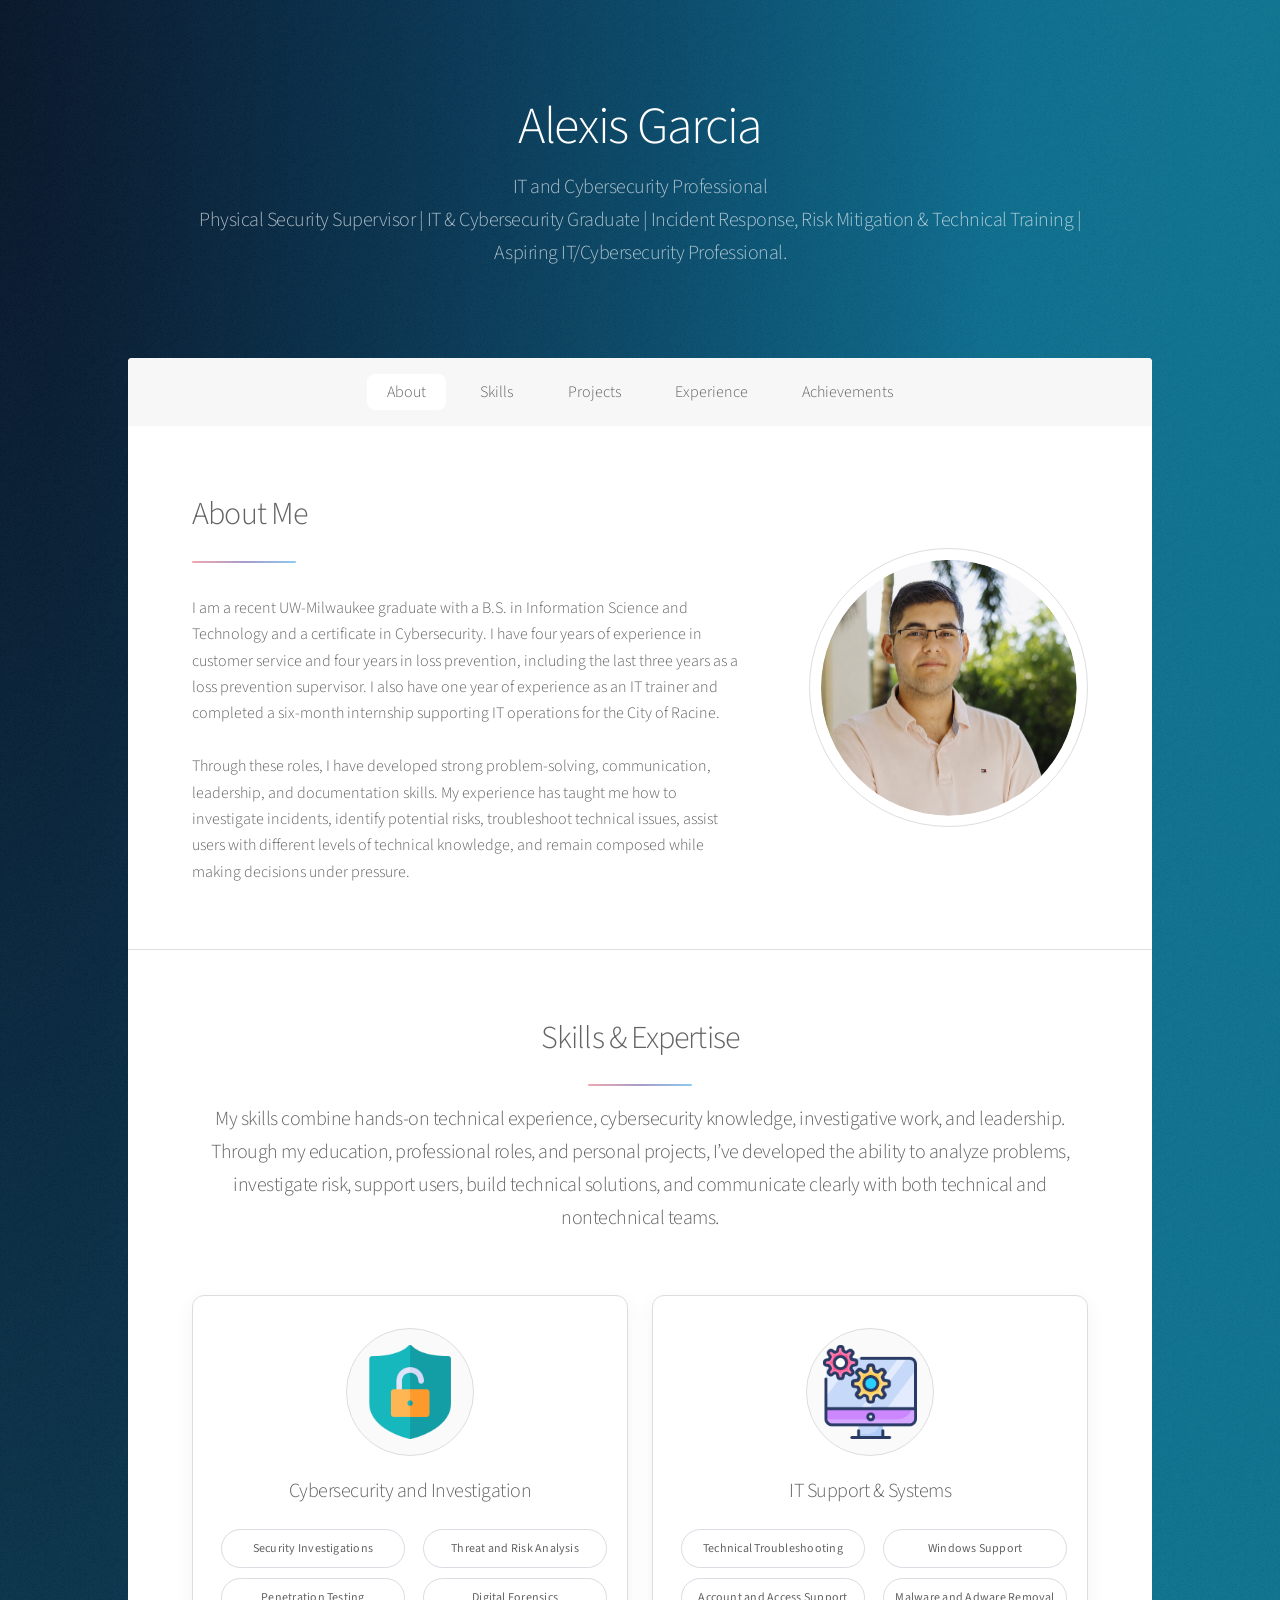
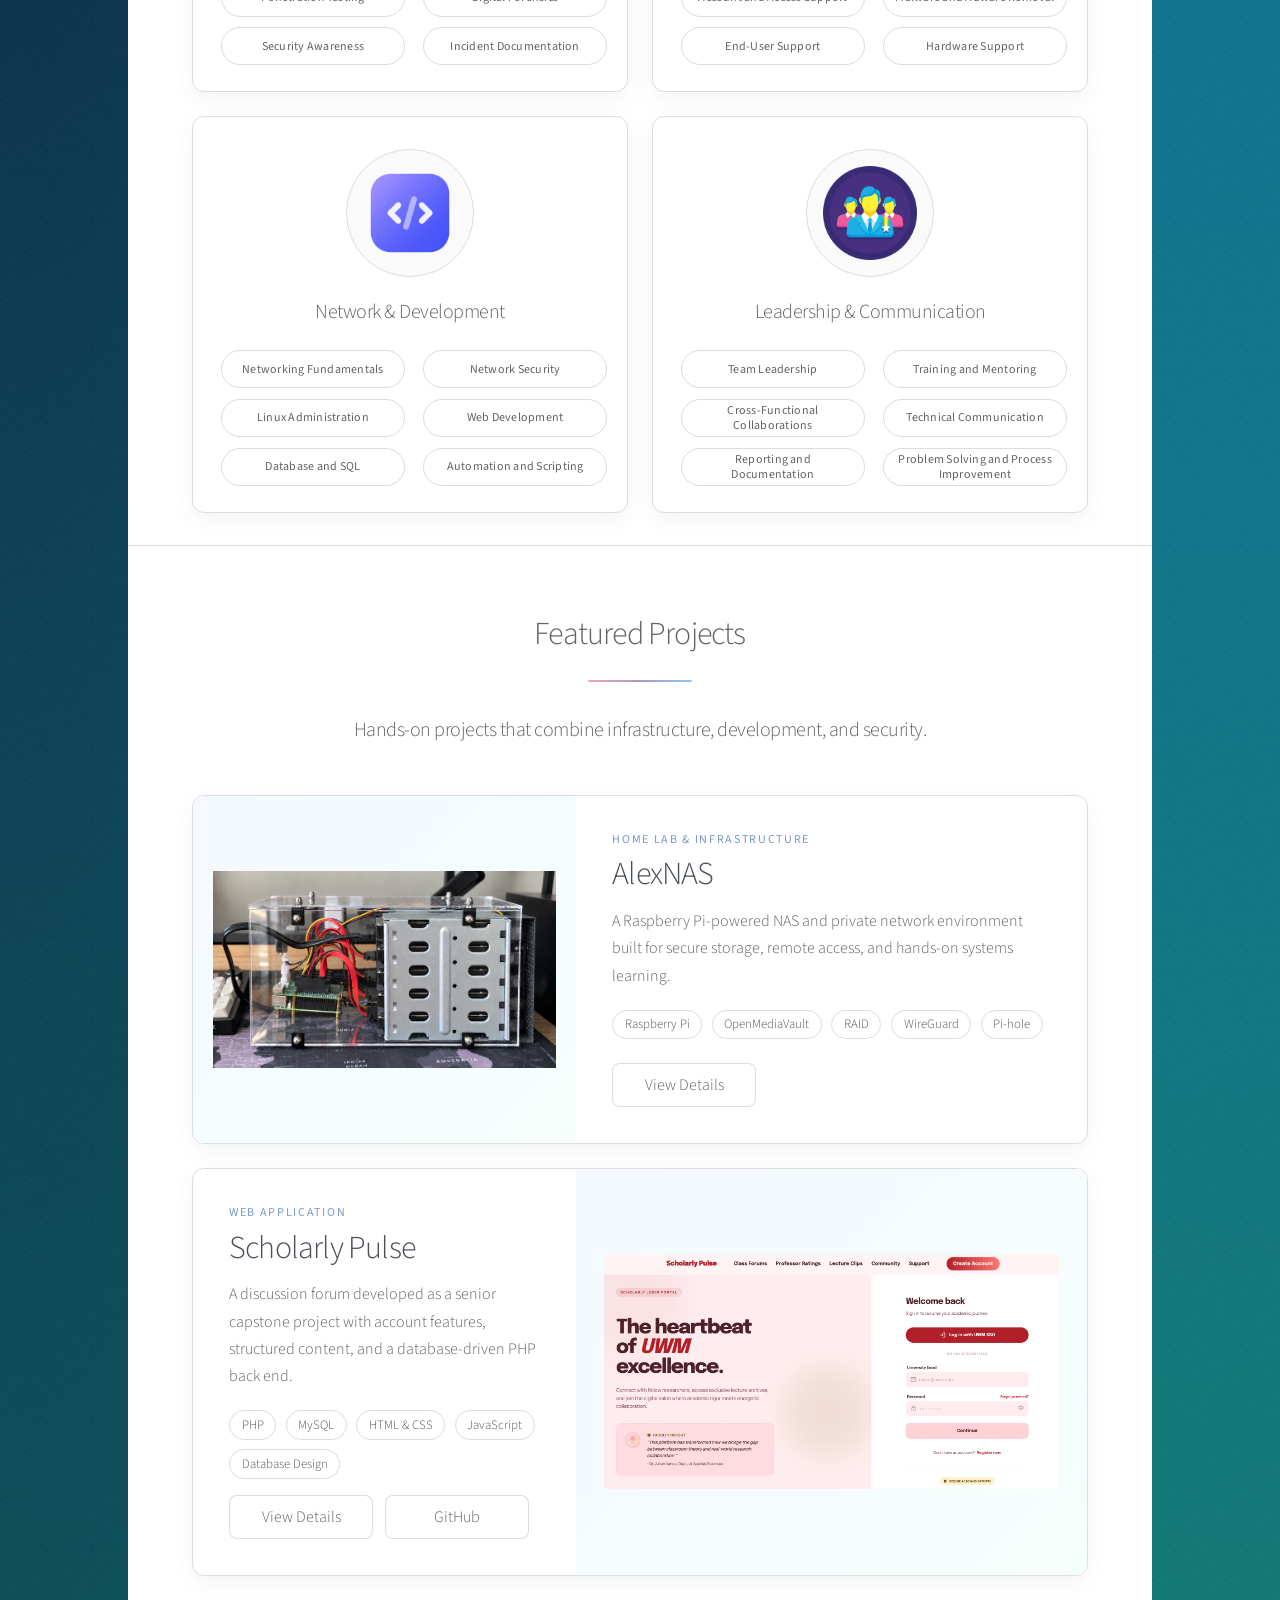
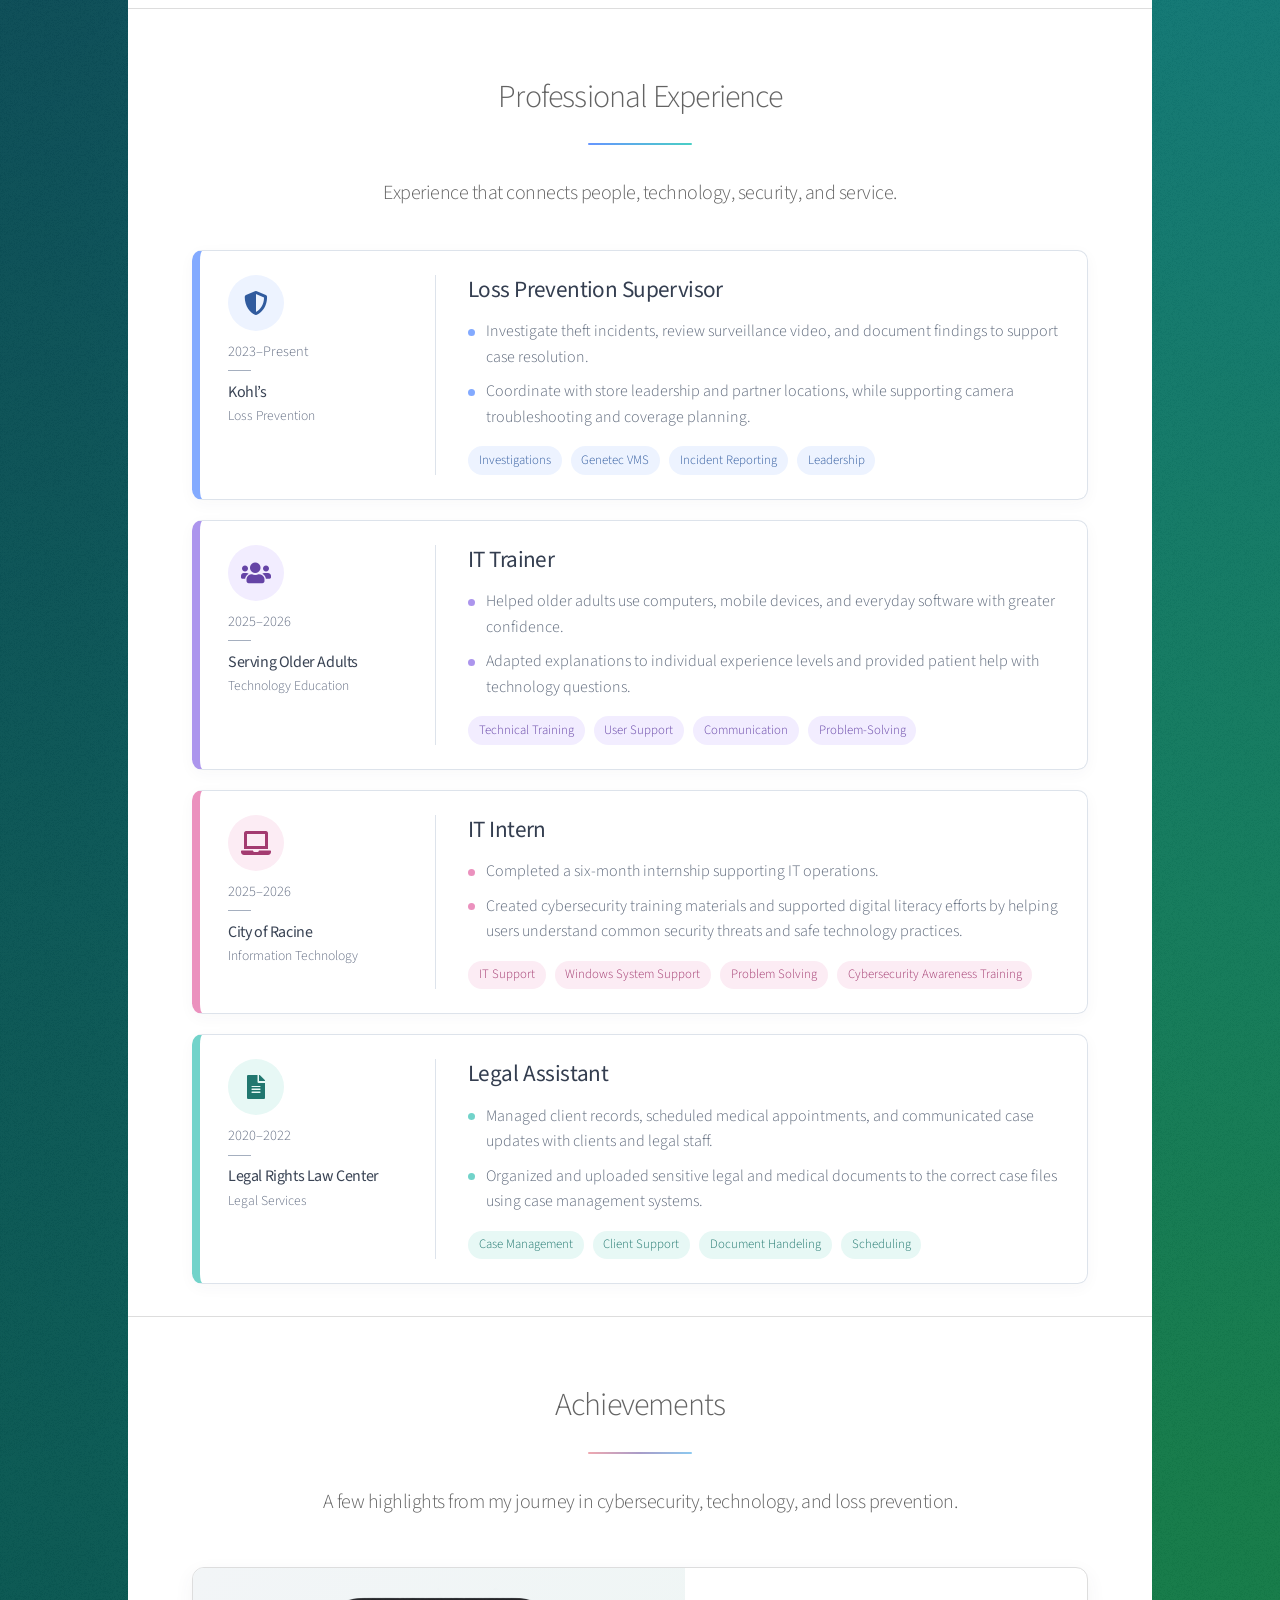
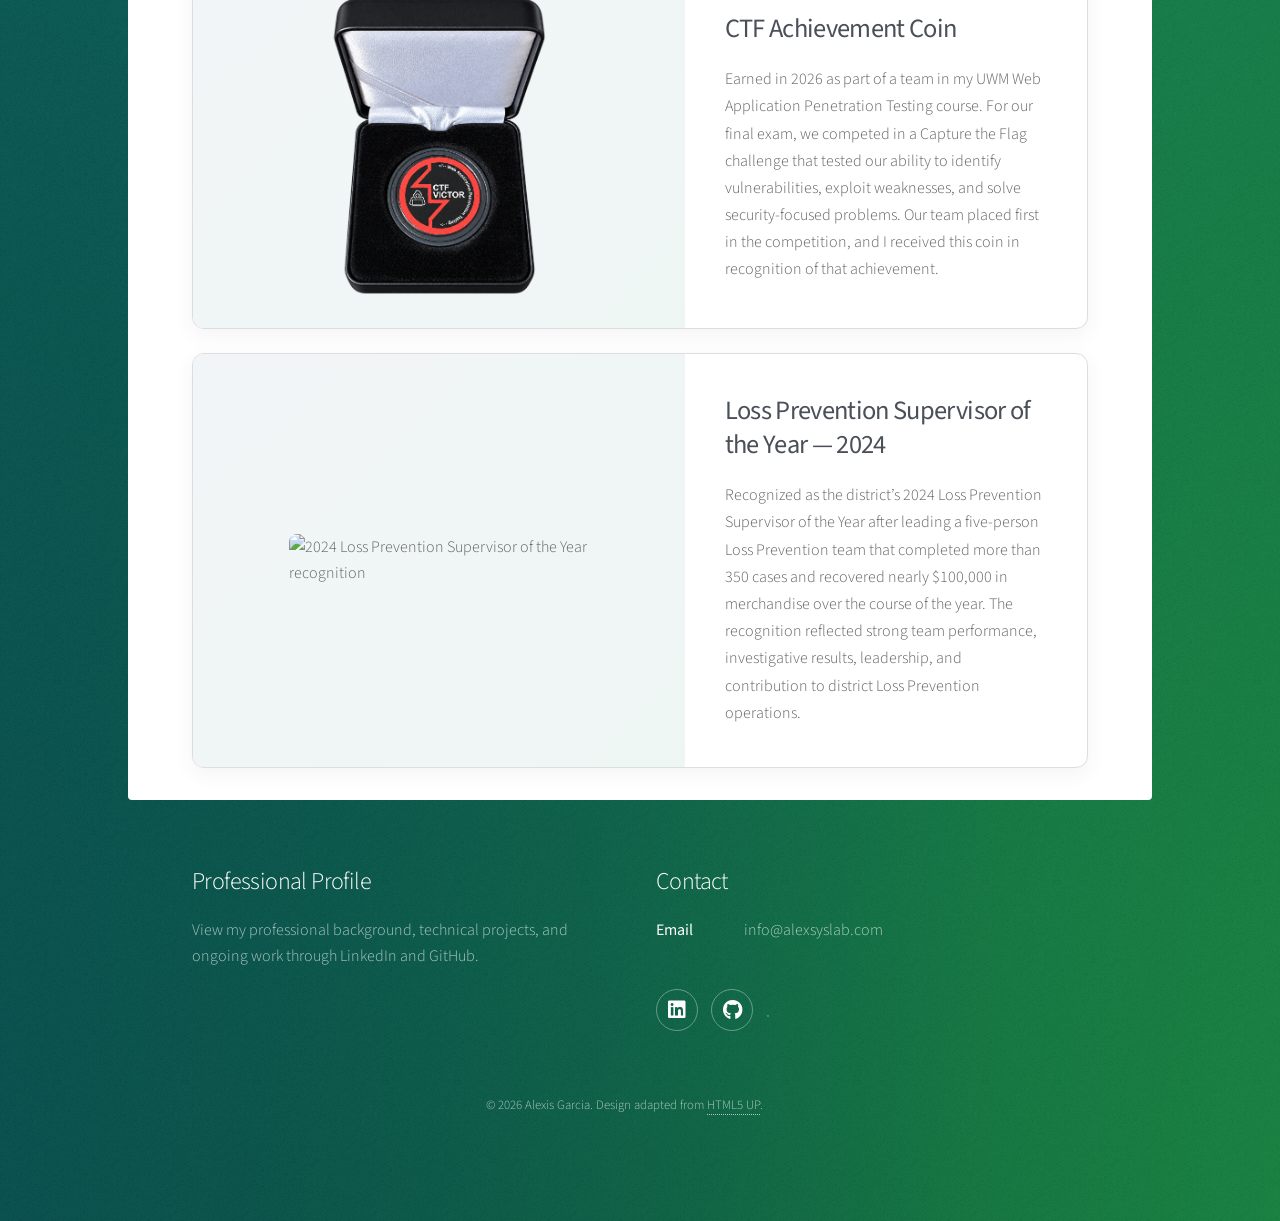
==== commit 7efe440c: "Changed email settings" ====
--- a/index.html
+++ b/index.html
@@ -477,13 +477,13 @@
 							<dl class="alt">
 								
 								<dt>Email</dt>
-								<dd><a href="info@alexsyslab.com">info@alexsyslab.com</a></dd>
+								<dd>info@alexsyslab.com</dd>
 							</dl>
 							
 							<ul class="icons">
 								<li><a href="https://www.linkedin.com/in/alexisdangarcia" class="icon brands fa-linkedin alt"><span class="label">Linkedin</span></a></li>
 								<li><a href="https://github.com/Alexisdan01" class="icon brands fa-github alt"><span class="label">GitHub</span></a></li>
-								<li><a href="mailto::info@alexsyslab.com" class="icon brands fa-email alt"><span class="label">email</span></a></li>
+								<li><a href="mailto::info@alexsyslab.com" class="icon brands fa-encelope alt"><span class="label">email</span></a></li>
 								
 							</ul>
 						</section>
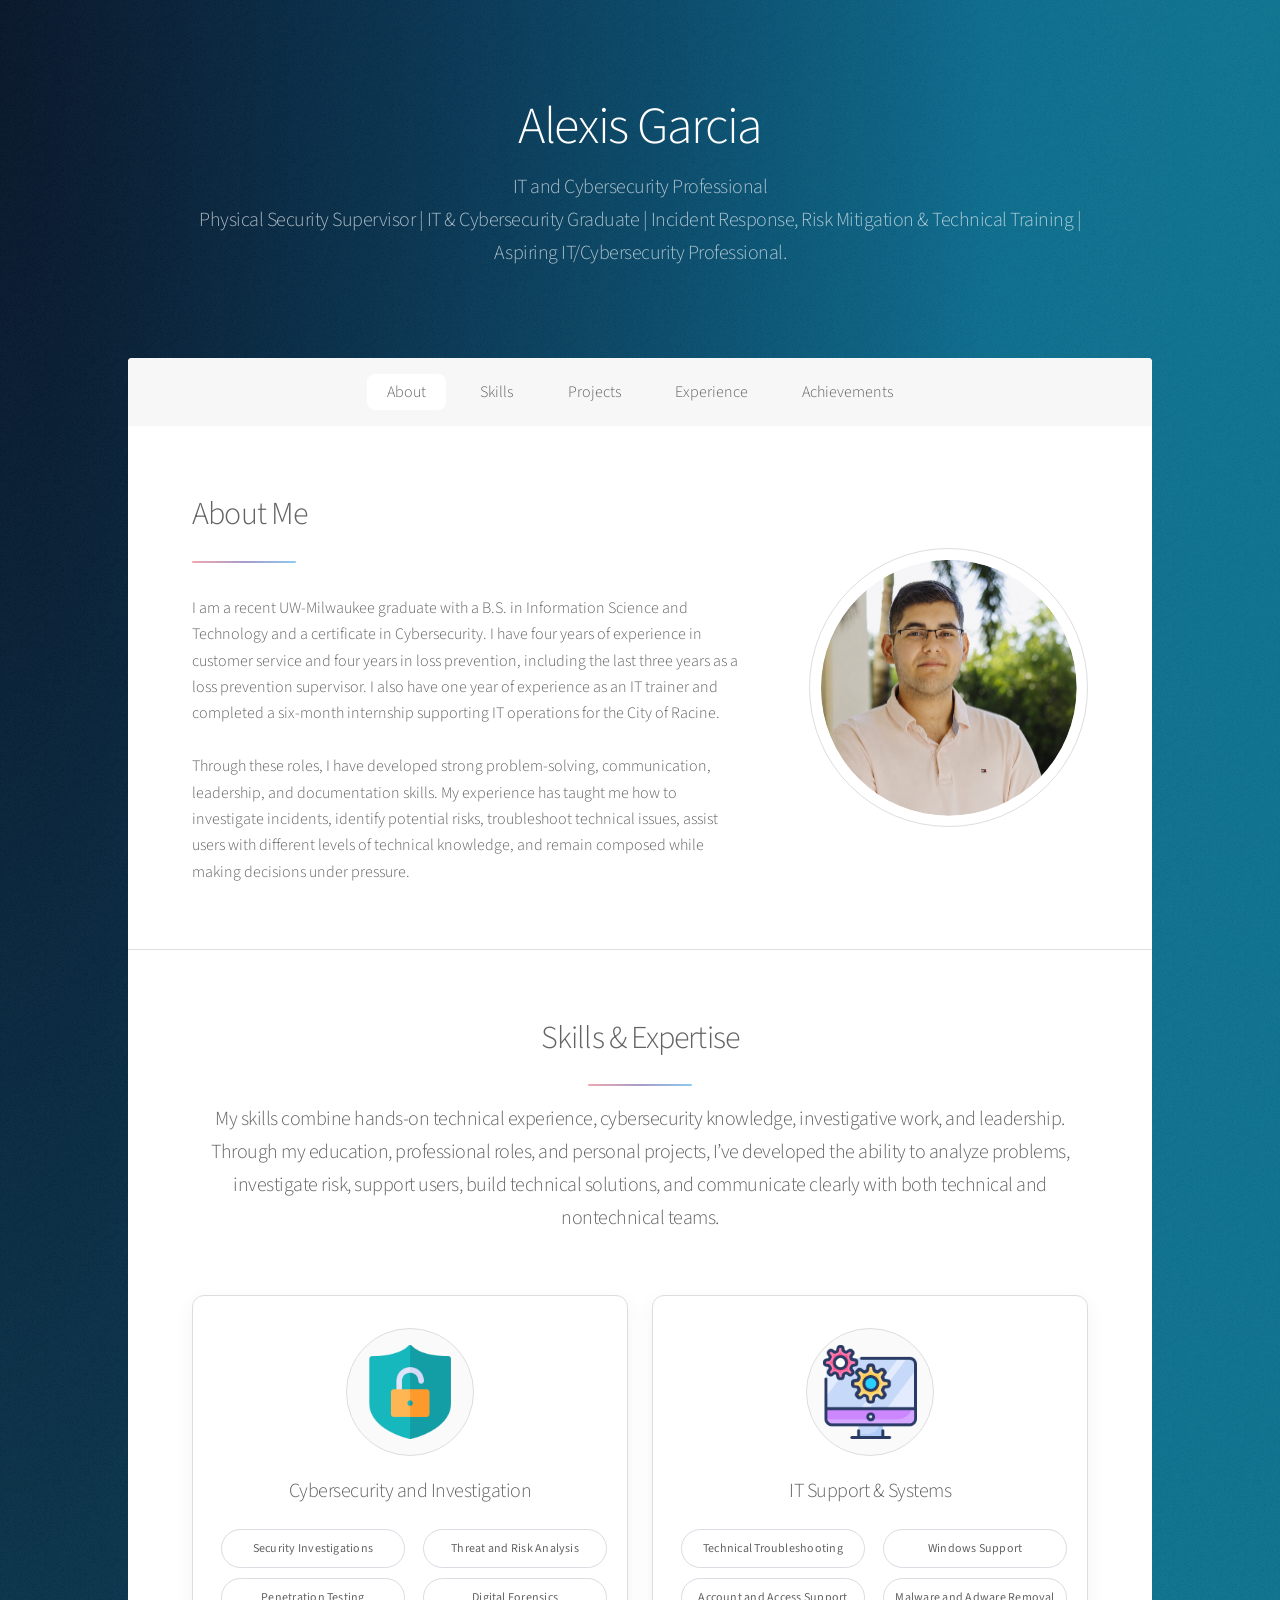
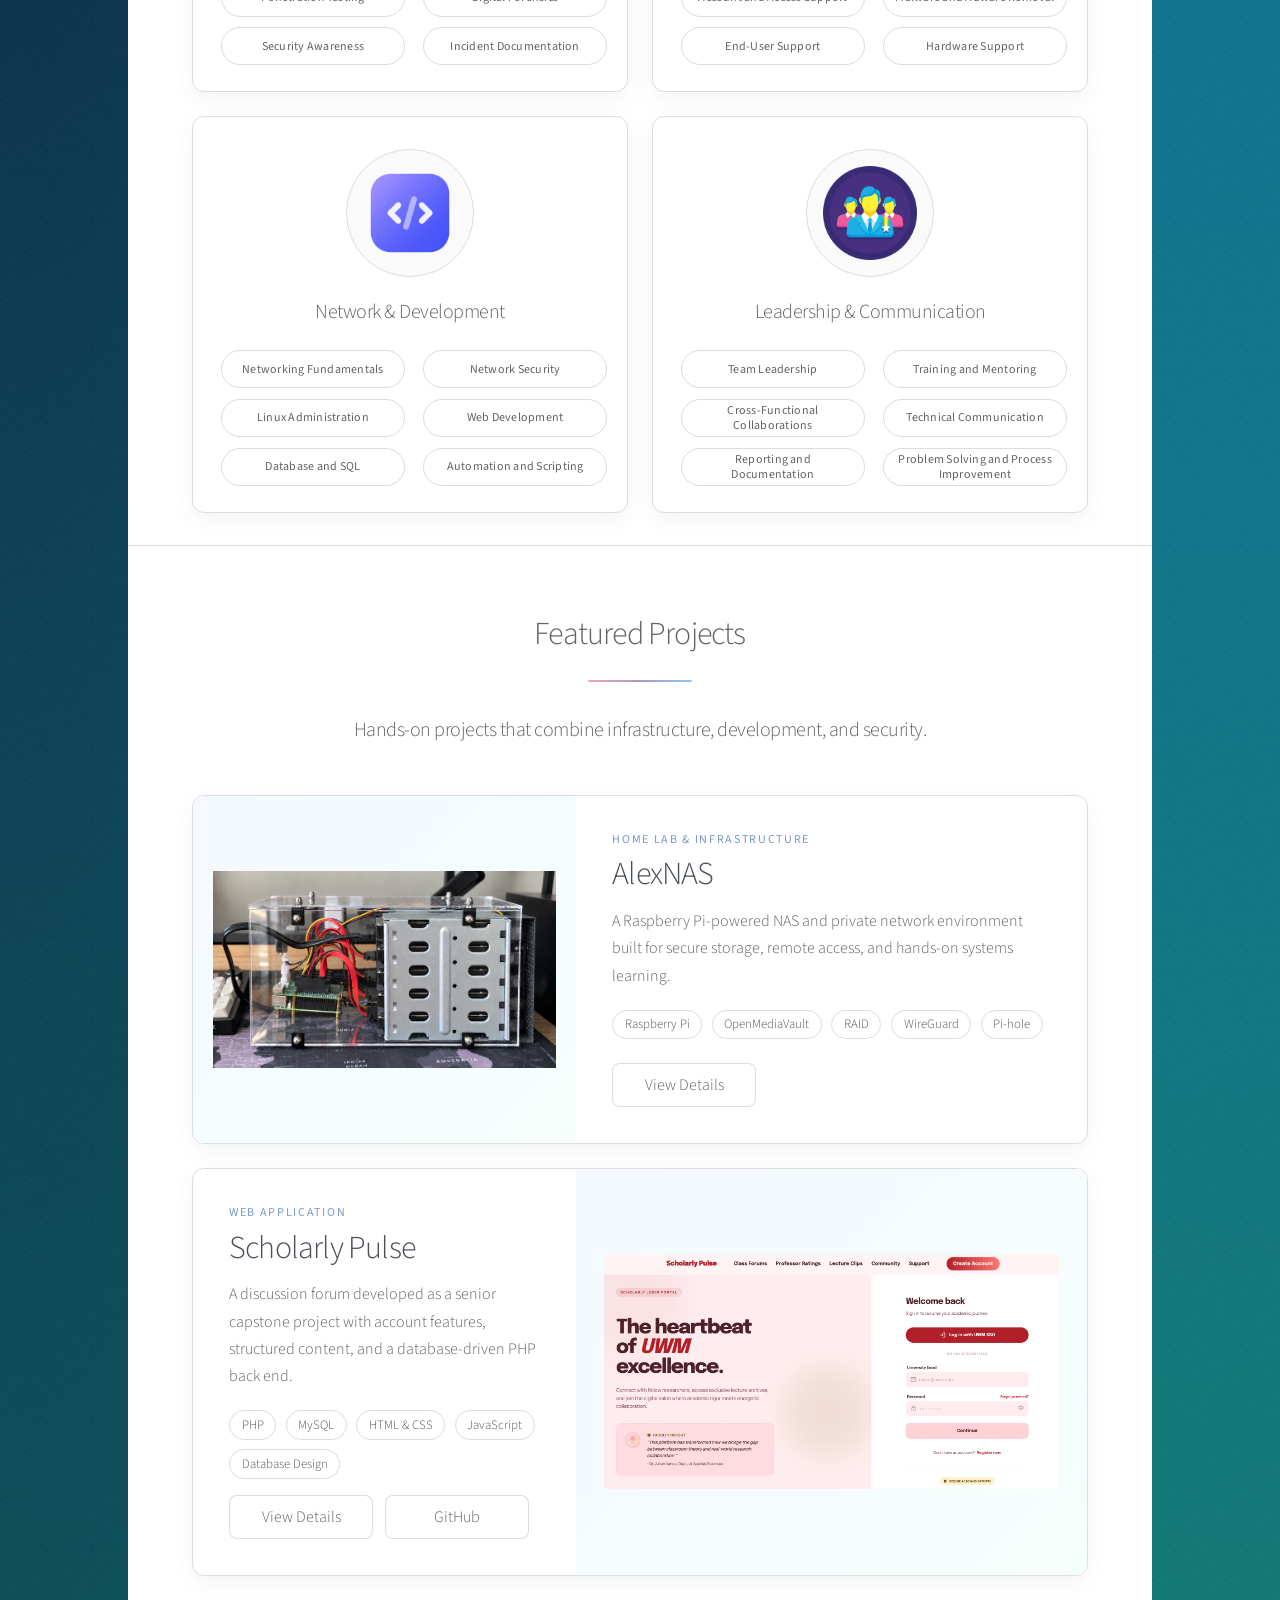
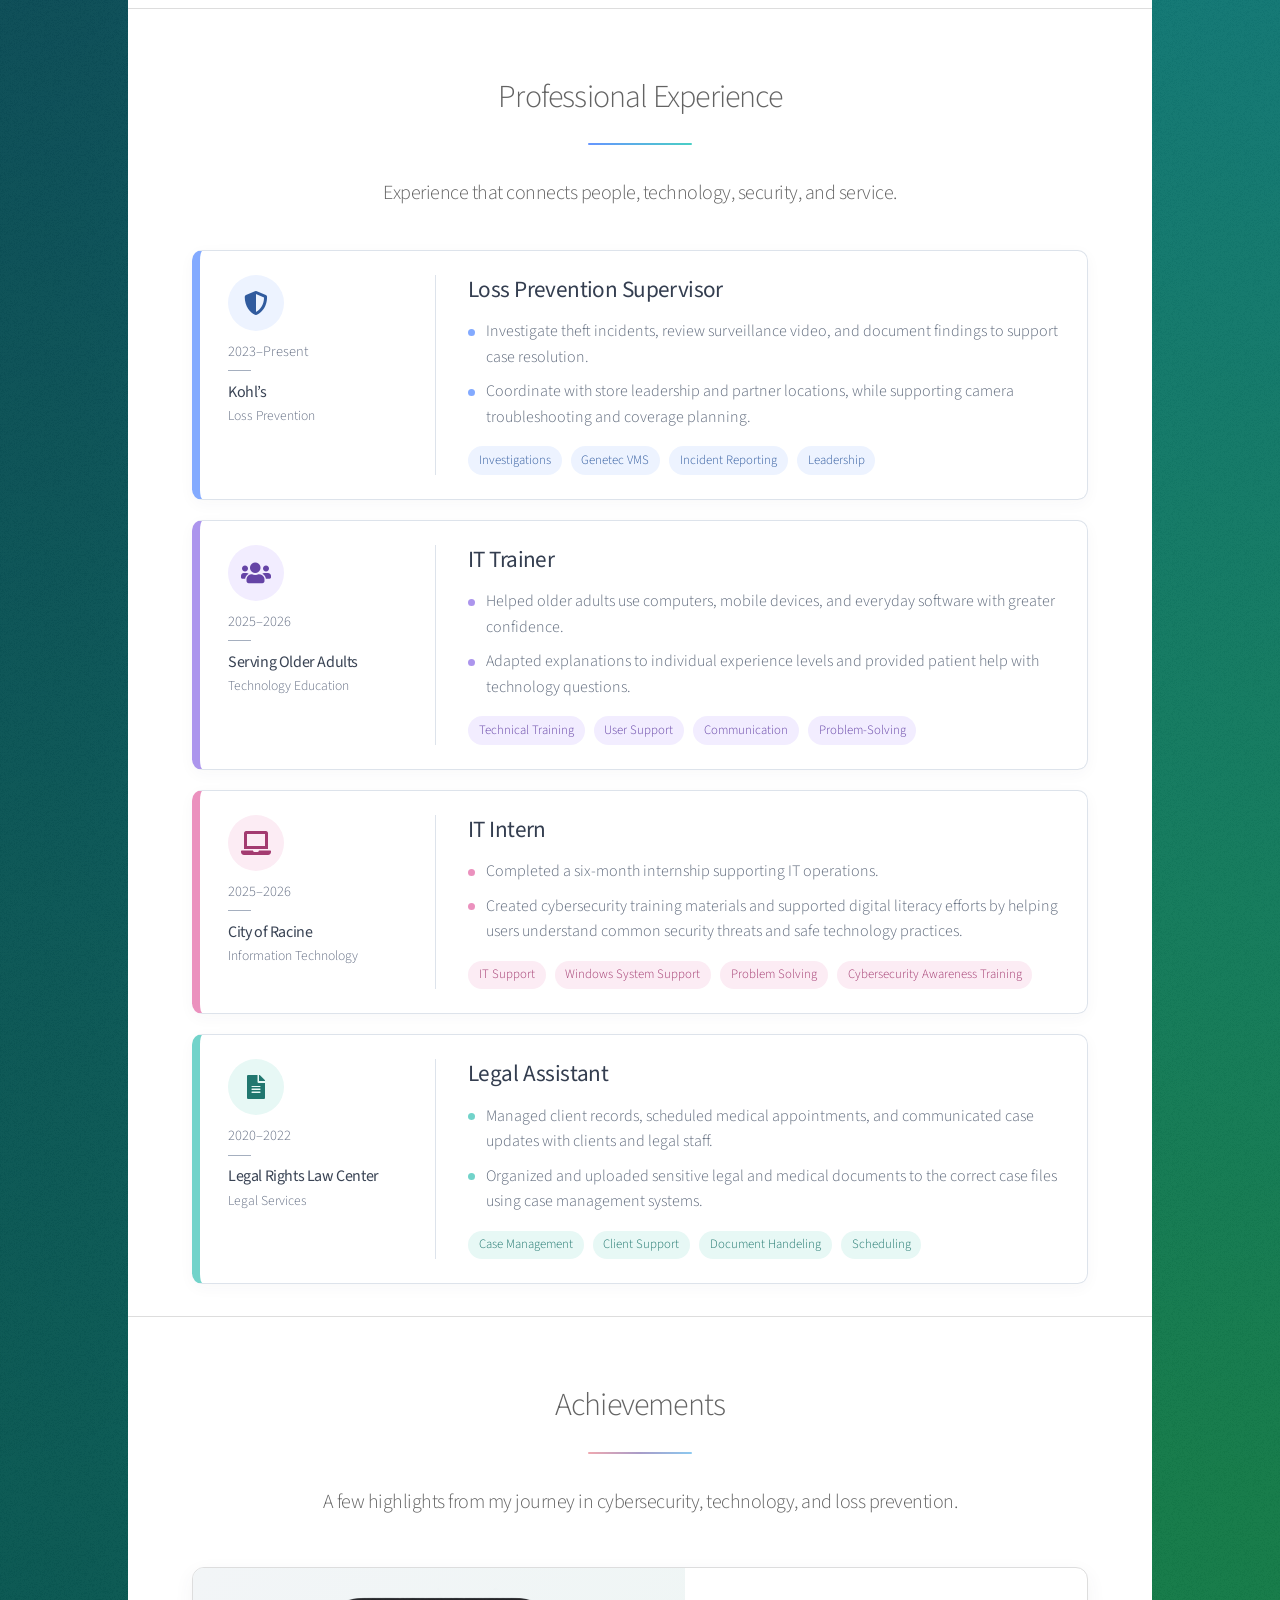
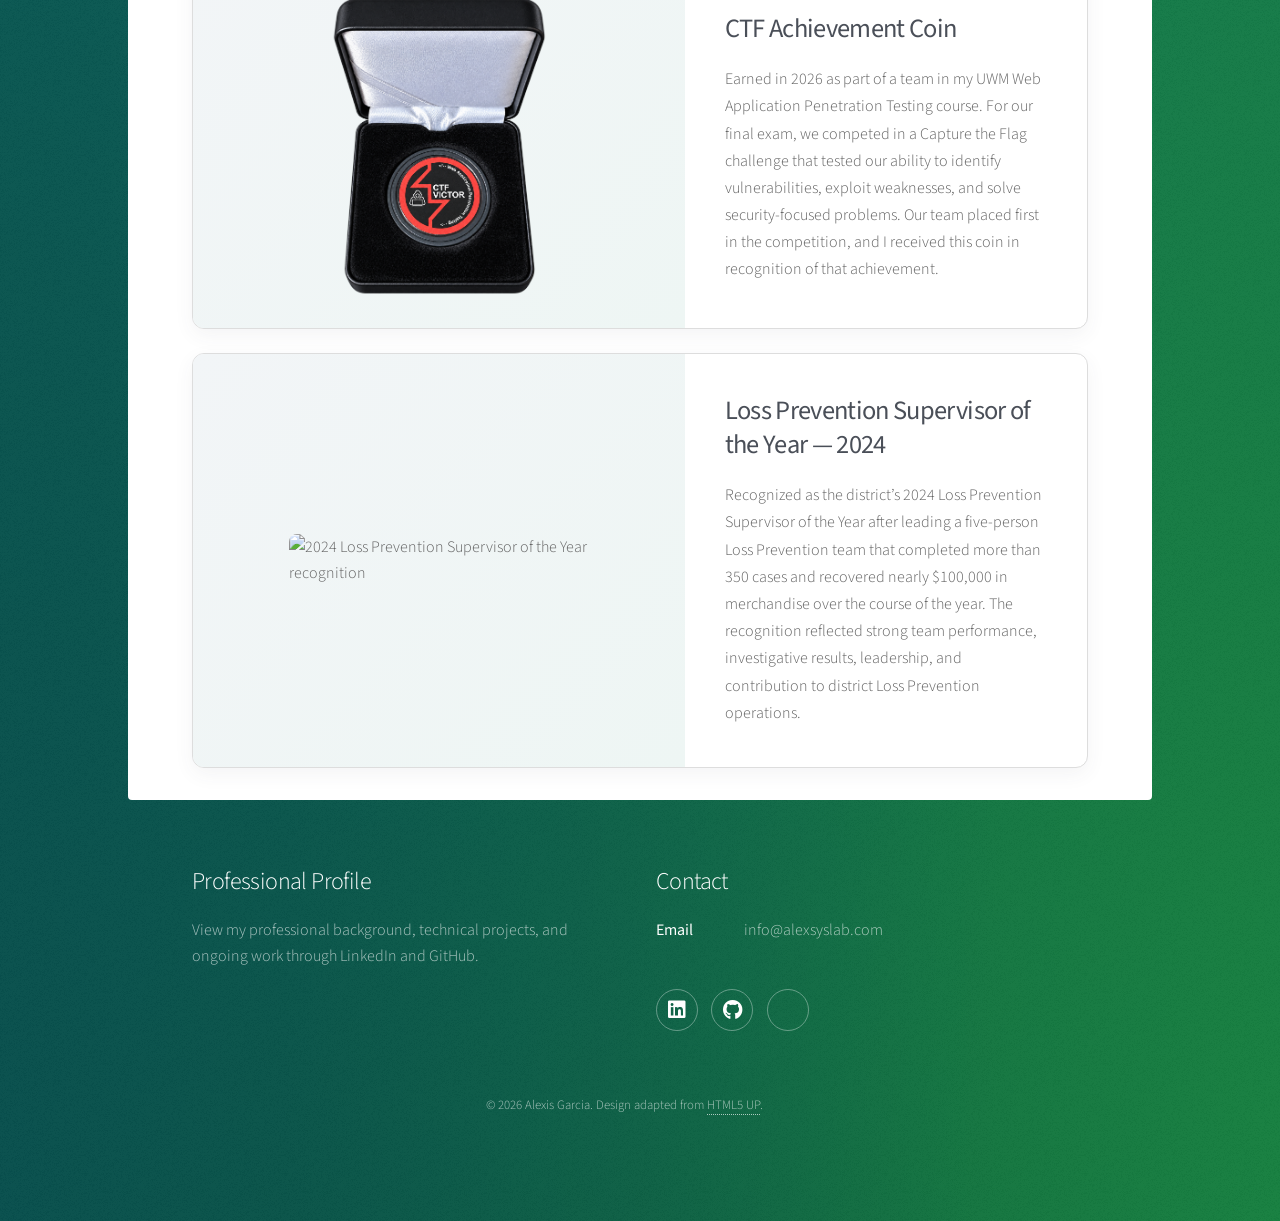
==== commit 395a184f: "Typo on line 486" ====
--- a/index.html
+++ b/index.html
@@ -483,7 +483,7 @@
 							<ul class="icons">
 								<li><a href="https://www.linkedin.com/in/alexisdangarcia" class="icon brands fa-linkedin alt"><span class="label">Linkedin</span></a></li>
 								<li><a href="https://github.com/Alexisdan01" class="icon brands fa-github alt"><span class="label">GitHub</span></a></li>
-								<li><a href="mailto::info@alexsyslab.com" class="icon brands fa-encelope alt"><span class="label">email</span></a></li>
+								<li><a href="mailto:info@alexsyslab.com" class="icon brands fa-envelope alt"><span class="label">email</span></a></li>
 								
 							</ul>
 						</section>
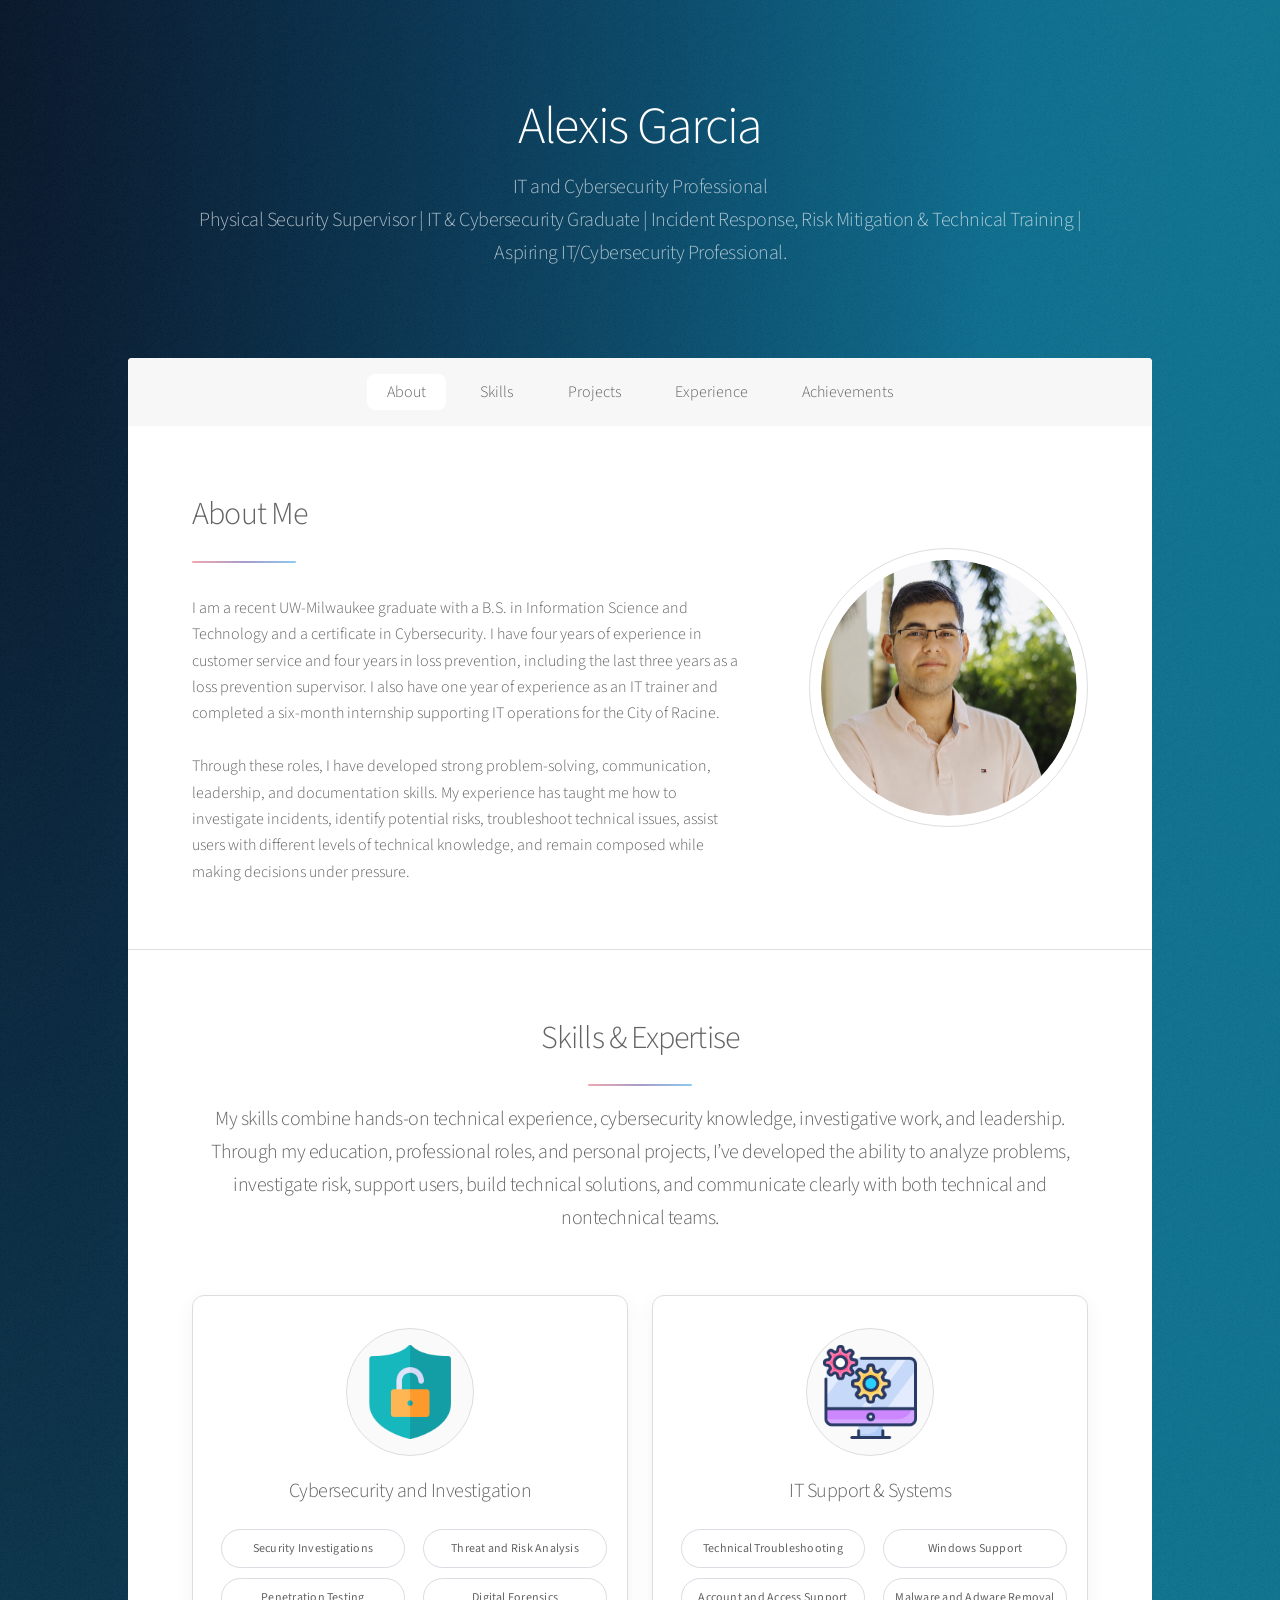
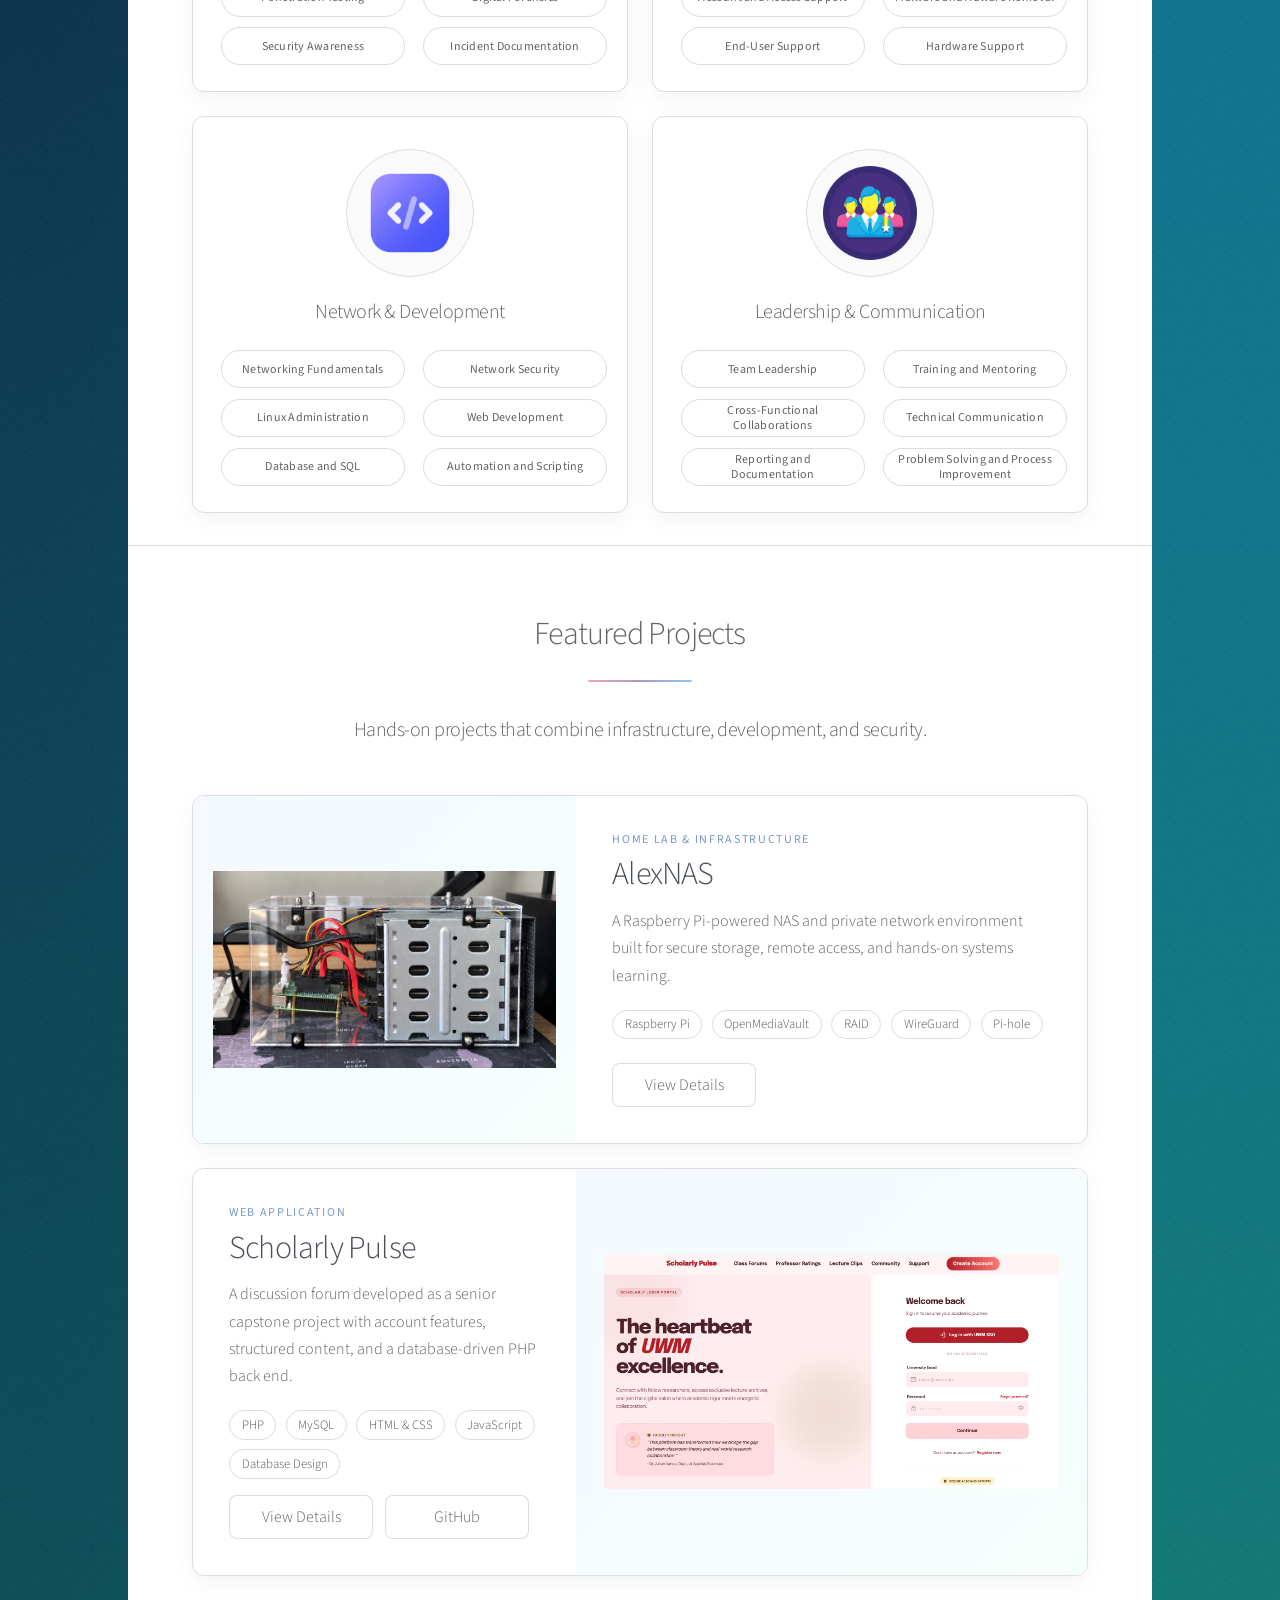
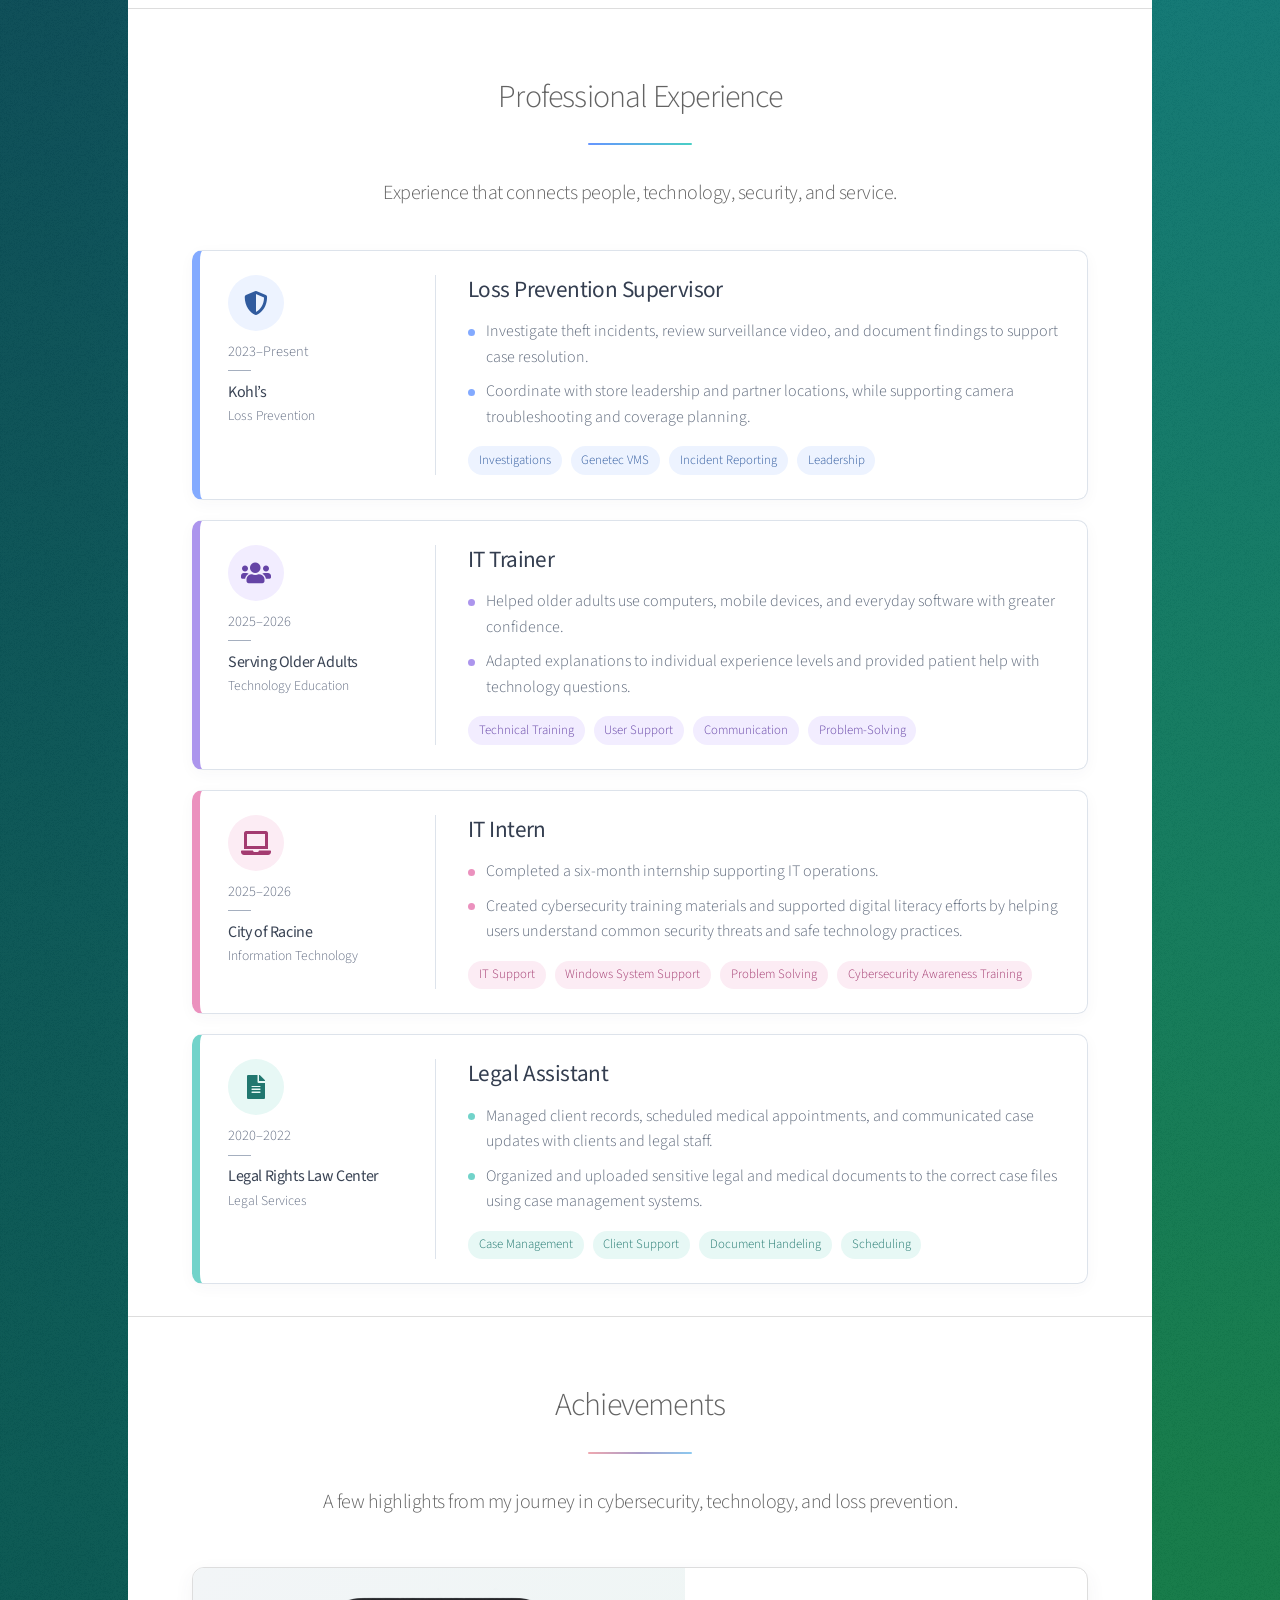
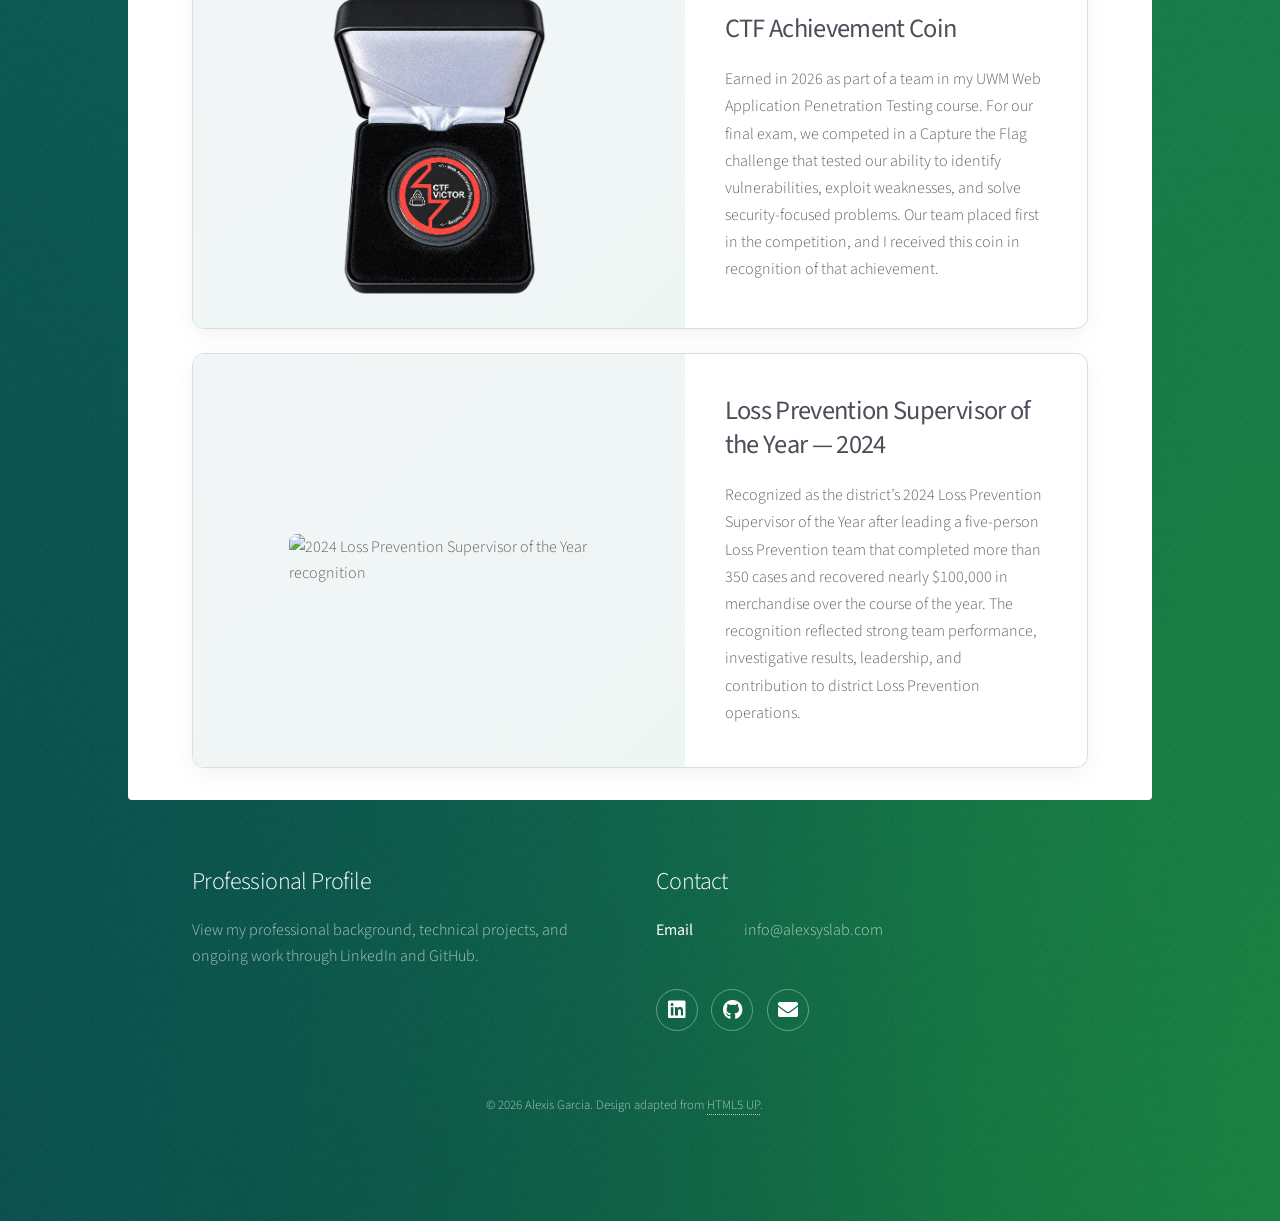
==== commit d2afed25: "Changed envelope icon from brand to solid" ====
--- a/index.html
+++ b/index.html
@@ -483,7 +483,7 @@
 							<ul class="icons">
 								<li><a href="https://www.linkedin.com/in/alexisdangarcia" class="icon brands fa-linkedin alt"><span class="label">Linkedin</span></a></li>
 								<li><a href="https://github.com/Alexisdan01" class="icon brands fa-github alt"><span class="label">GitHub</span></a></li>
-								<li><a href="mailto:info@alexsyslab.com" class="icon brands fa-envelope alt"><span class="label">email</span></a></li>
+								<li><a href="mailto:info@alexsyslab.com" class="icon solid fa-envelope alt"><span class="label">email</span></a></li>
 								
 							</ul>
 						</section>
